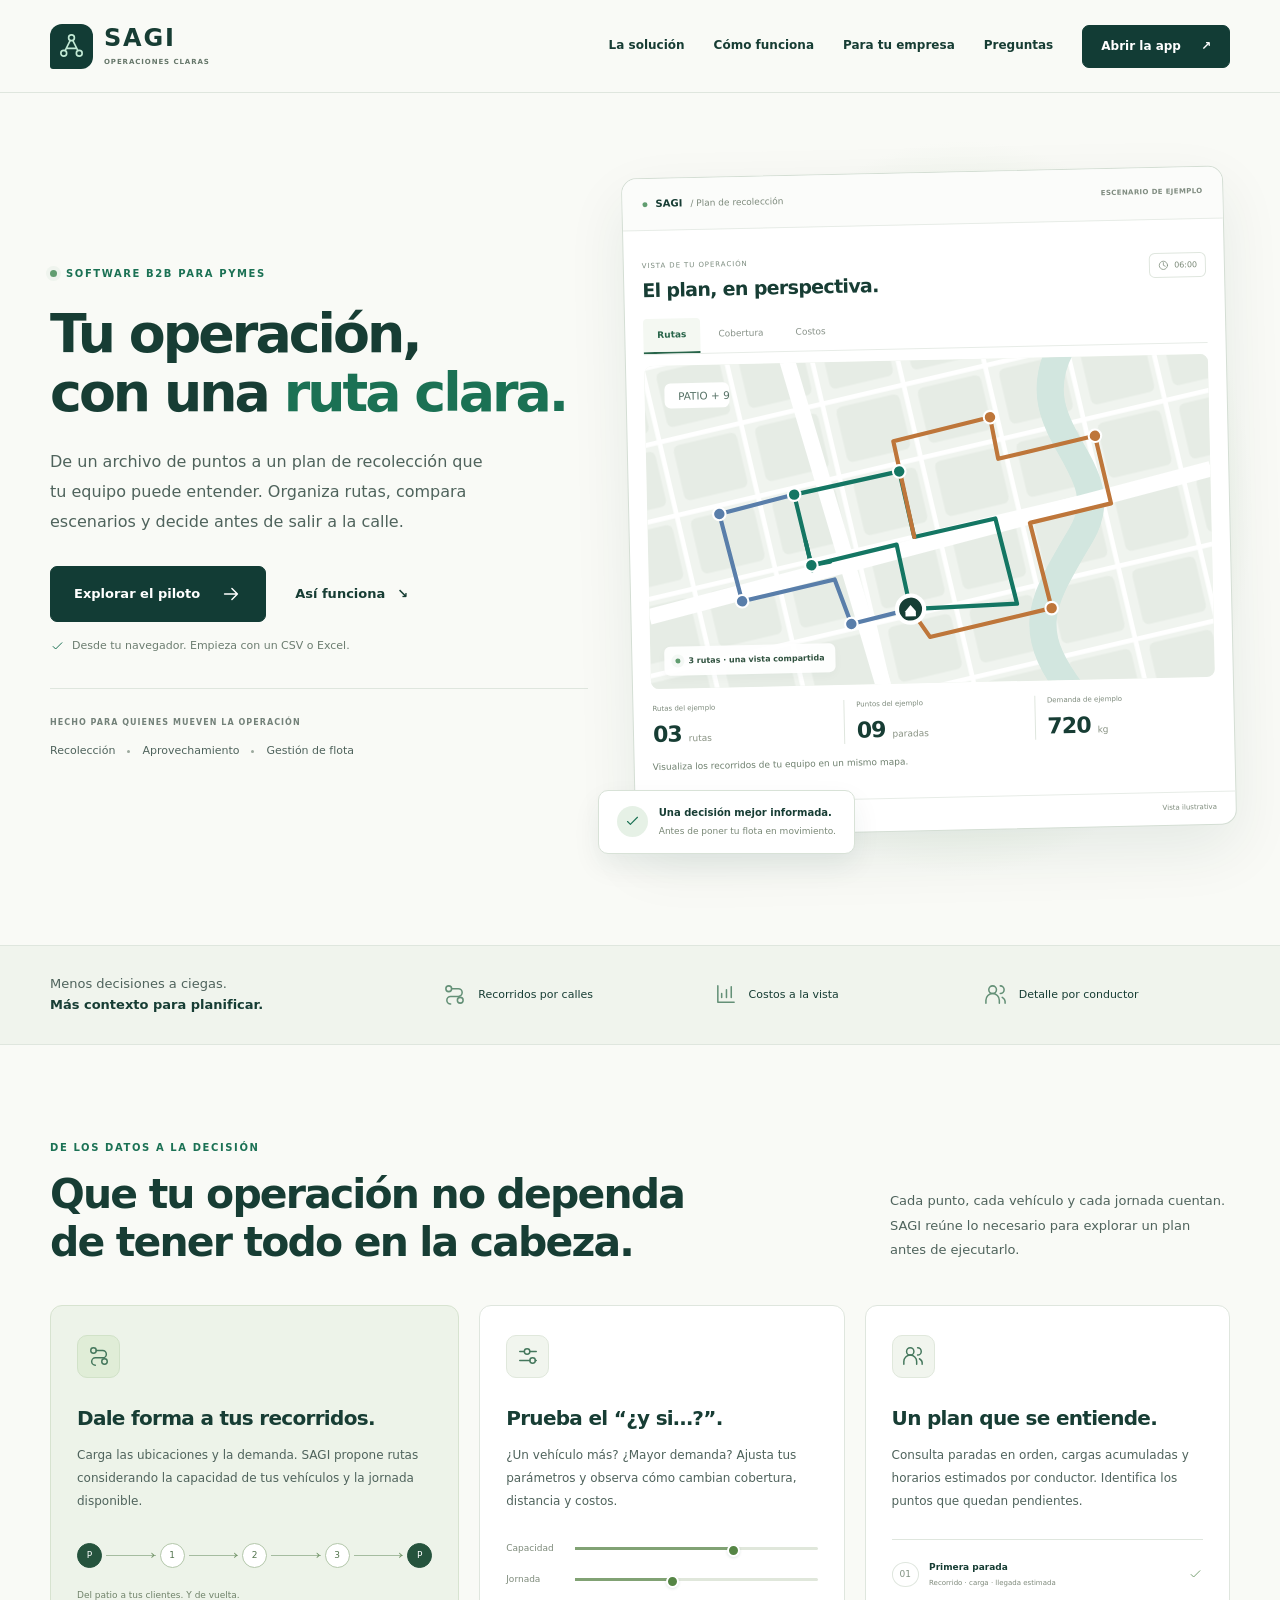
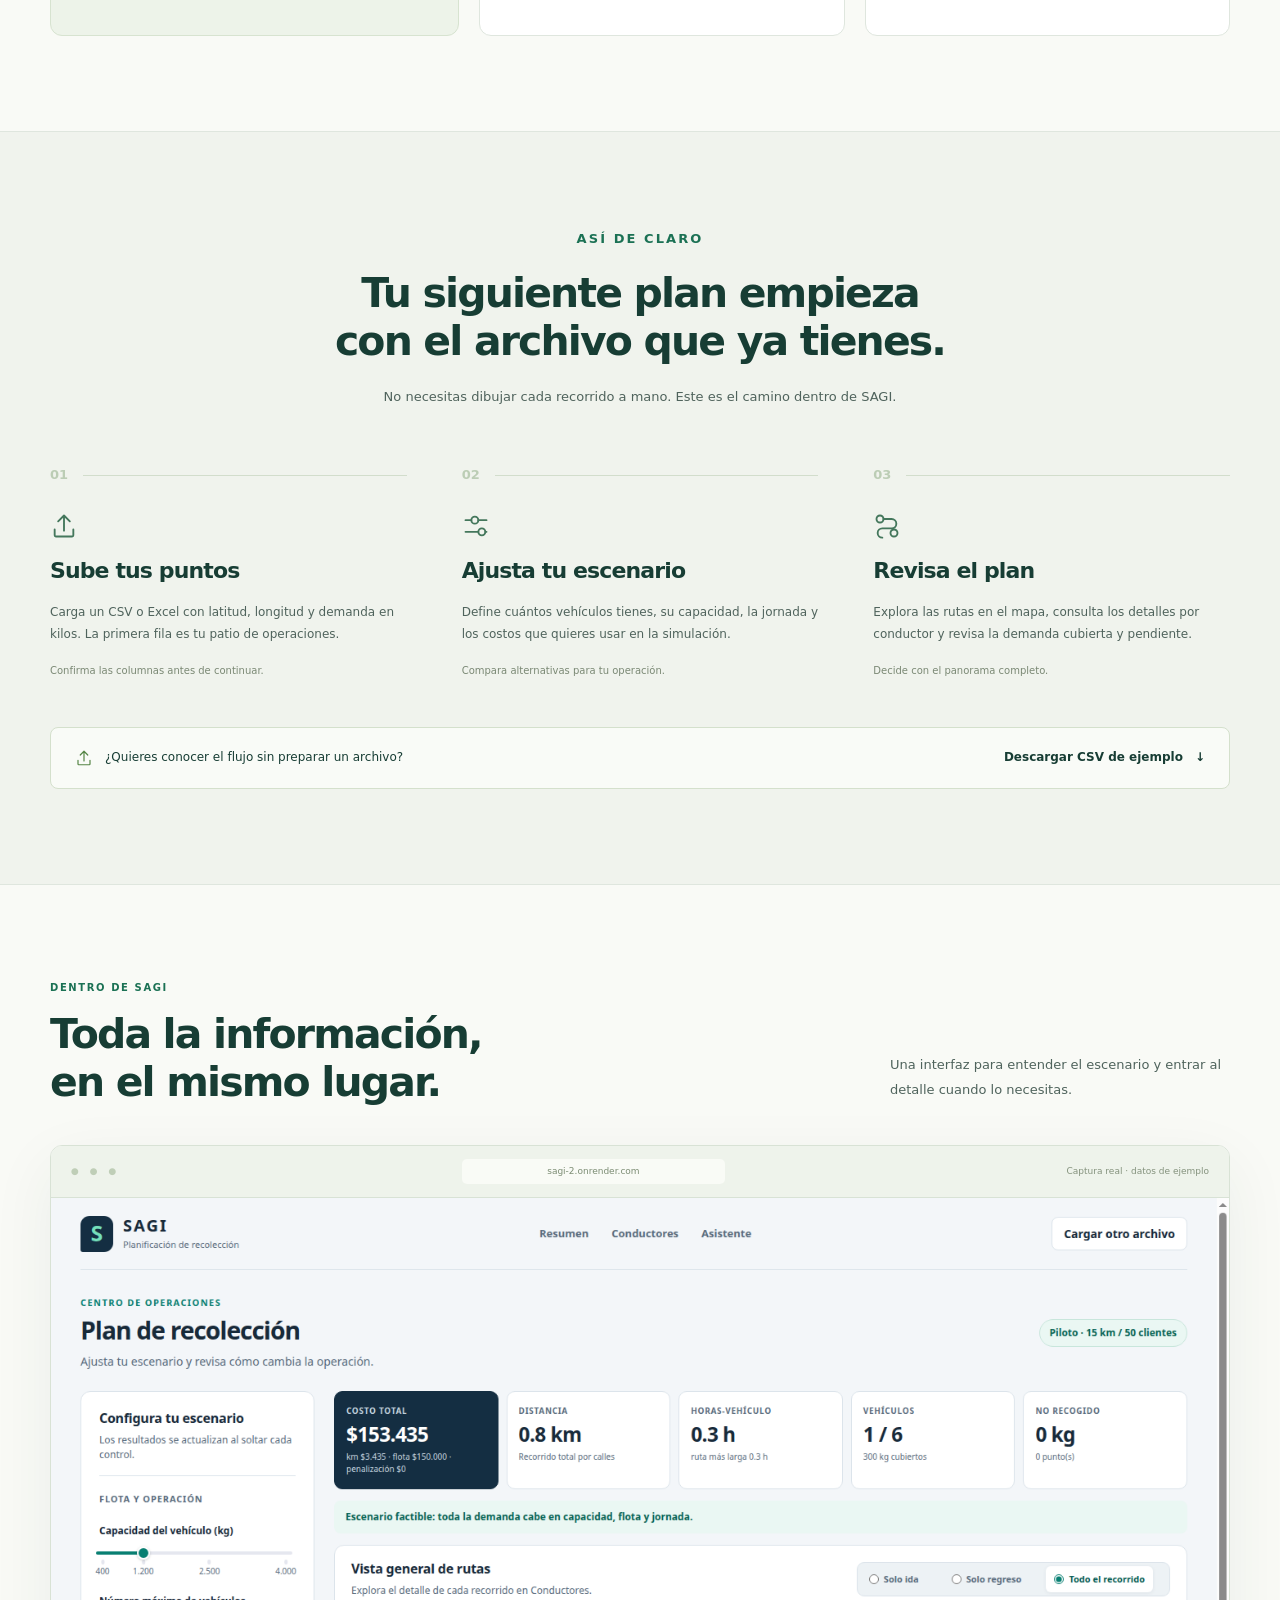
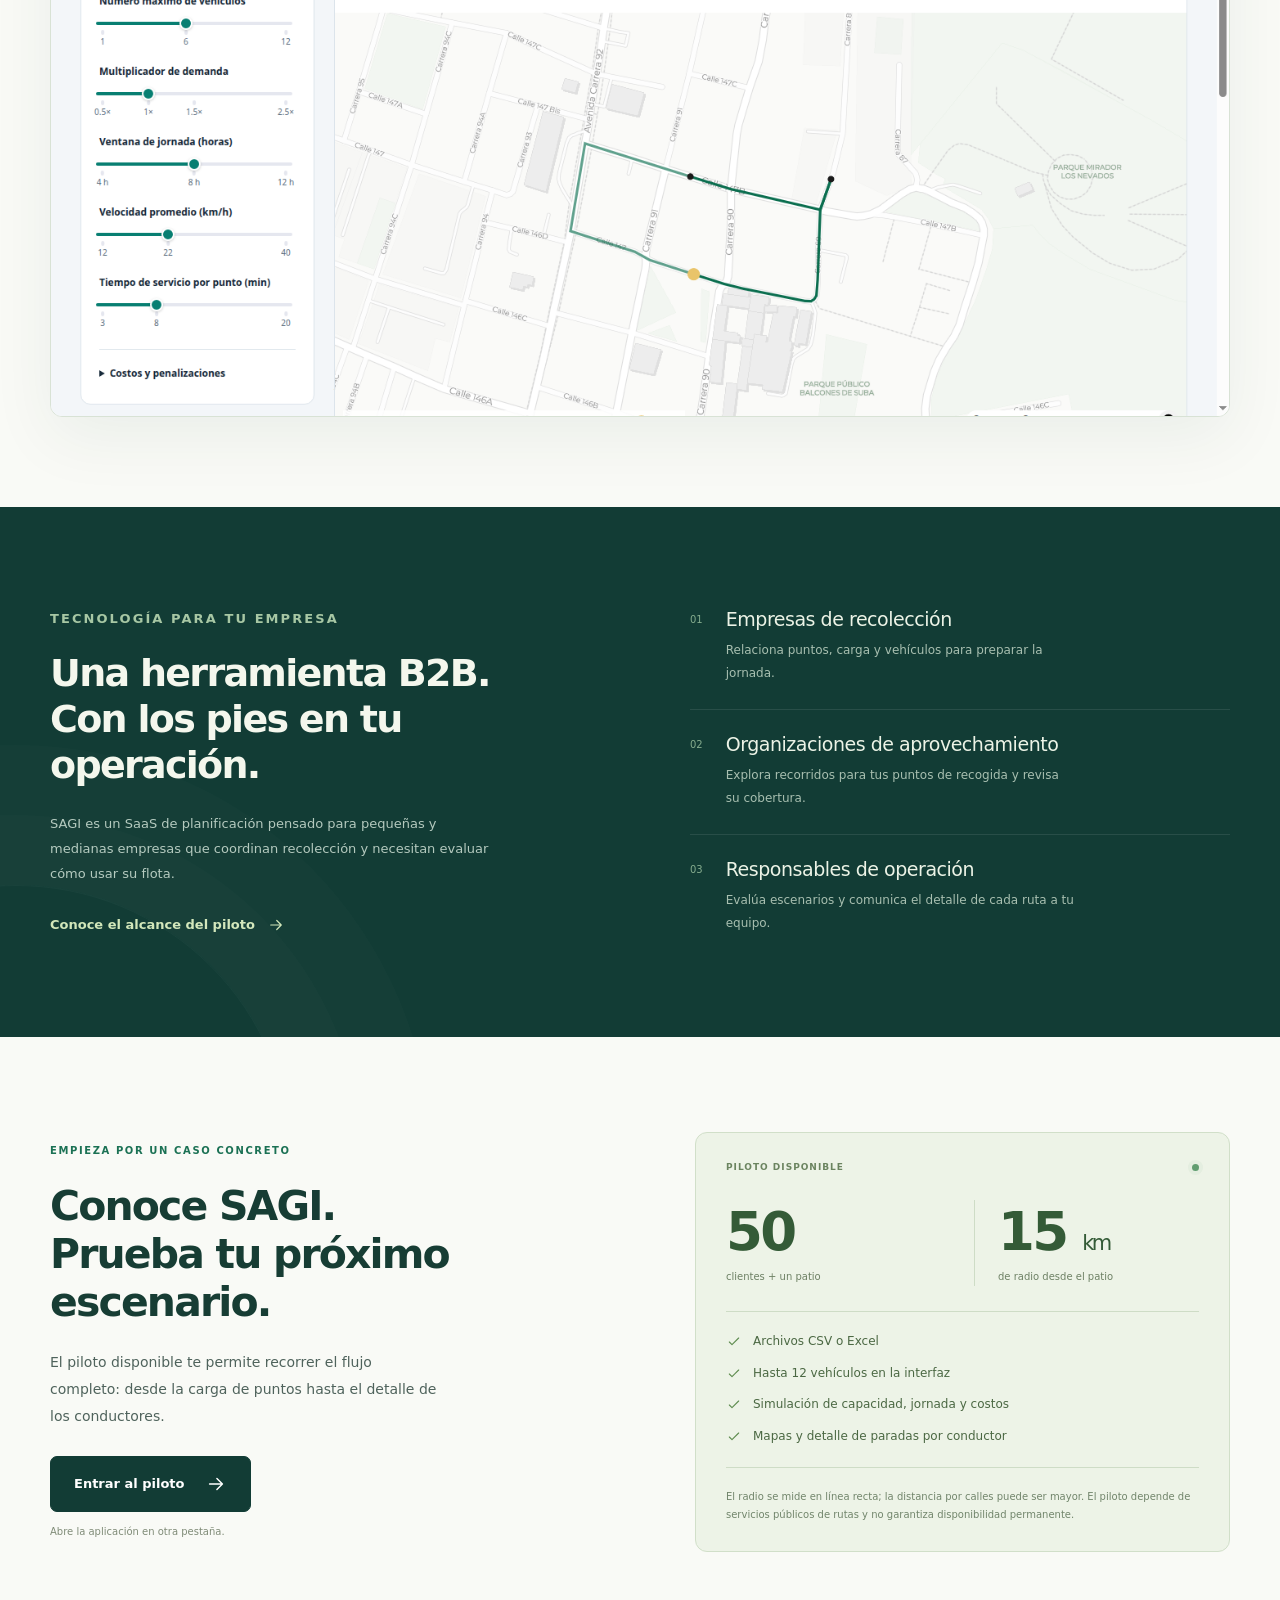
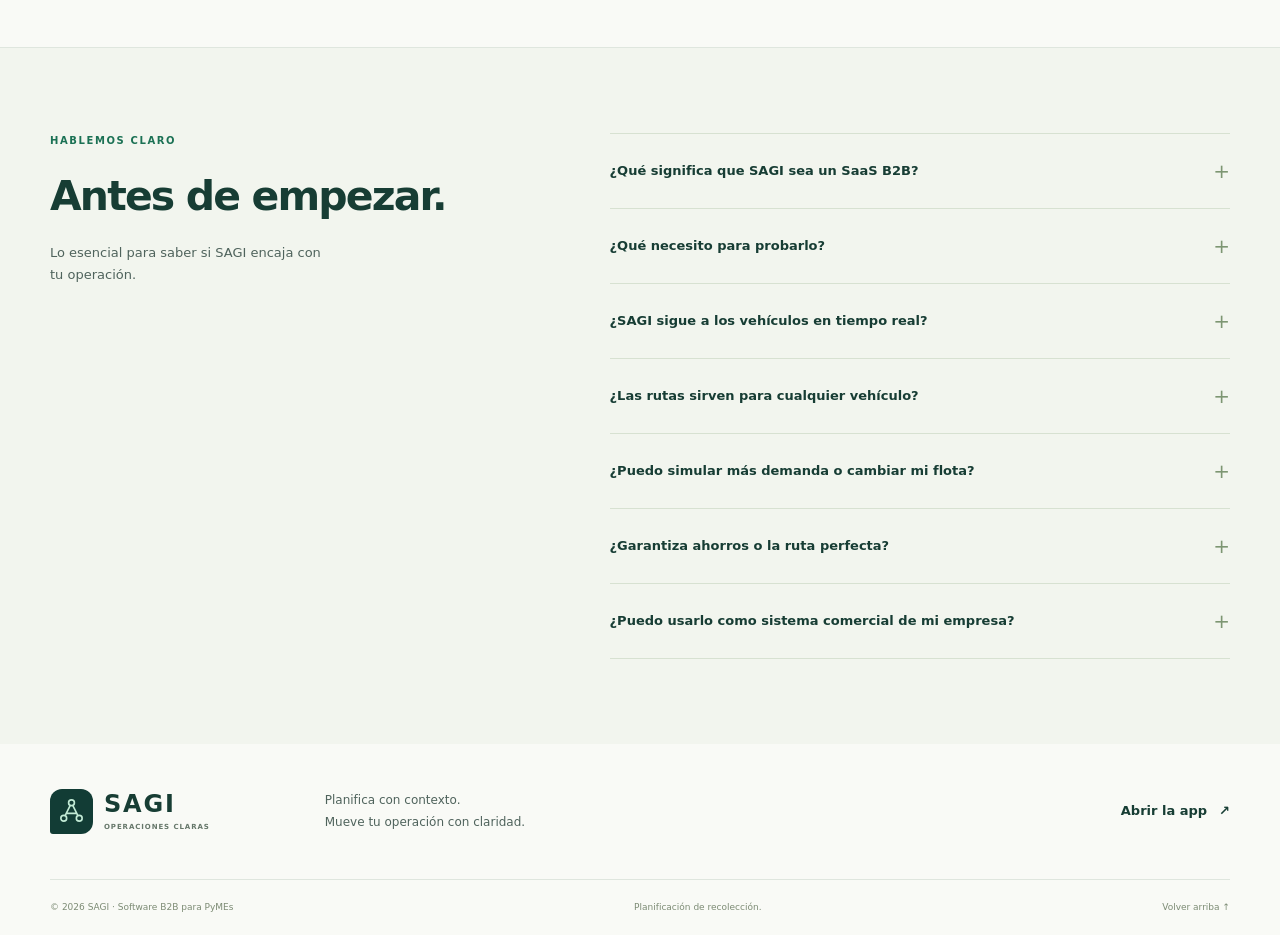
==== index.html @ b9fabf30 "Rename sagi-web.html to index.html" ====
<!doctype html>
<html lang="es">
<head>
  <meta charset="utf-8">
  <meta name="viewport" content="width=device-width, initial-scale=1">
  <meta name="theme-color" content="#123c35">
  <title>SAGI — Una ruta clara para tu operación</title>
  <meta name="description" content="SAGI es un SaaS B2B para PyMEs de recolección. Organiza tus puntos, compara escenarios y consulta rutas, cargas y costos antes de salir a la calle.">
  <meta property="og:type" content="website">
  <meta property="og:locale" content="es_CO">
  <meta property="og:title" content="SAGI — Una ruta clara para tu operación">
  <meta property="og:description" content="De tu archivo de puntos a un plan de recolección. Conoce el software B2B de planificación para PyMEs.">
  <!-- Al publicar, añade og:url y og:image con las URL absolutas del dominio real. -->
  <meta name="twitter:card" content="summary_large_image">
  <link rel="icon" href="[data-uri]" type="image/svg+xml">
  <style>:root{--ink:#173d34;--body:#4f635c;--muted:#738179;--green:#1b7154;--dark:#123c35;--mint:#dbece1;--paper:#f9faf6;--line:#dfe6de;--orange:#be763a;--radius:18px;--shadow:0 20px 65px #163c3410;color-scheme:light;font-synthesis:none}
*{box-sizing:border-box}html{scroll-padding-top:110px}body{margin:0;background:var(--paper);color:var(--ink);font-family:Inter,"Segoe UI",system-ui,-apple-system,sans-serif;font-size:15px;line-height:1.65;-webkit-font-smoothing:antialiased}a{color:inherit;text-decoration:none}button{font:inherit;cursor:pointer}img,svg{max-width:100%}button,a,summary{-webkit-tap-highlight-color:transparent}button:focus-visible,a:focus-visible,summary:focus-visible,[tabindex="0"]:focus-visible{outline:3px solid #bf7a32;outline-offset:5px}button:disabled{cursor:default}h1,h2,h3,p{margin:0}h1,h2,h3{letter-spacing:-.04em;line-height:1.13;font-weight:650}p{color:var(--body)}[hidden]{display:none!important}.container{width:min(1180px,calc(100% - 80px));margin-inline:auto}.icon{width:22px;height:22px;stroke:currentColor;stroke-width:1.6;stroke-linecap:round;stroke-linejoin:round;fill:none;flex-shrink:0;vertical-align:middle}.icon-library{position:absolute;width:0;height:0;overflow:hidden}.sr-only{position:absolute;width:1px;height:1px;padding:0;margin:-1px;overflow:hidden;clip:rect(0,0,0,0);white-space:nowrap;border:0}.skip-link{position:fixed;top:10px;left:10px;z-index:20;padding:10px 18px;background:var(--dark);color:white;transform:translateY(-160%);border-radius:8px}.skip-link:focus{transform:translateY(0)}
/* Navigation */
.site-header{position:sticky;top:0;z-index:10;background:#f9faf6f5;border-bottom:1px solid var(--line);backdrop-filter:blur(14px)}.header-inner{min-height:92px;display:flex;align-items:center;justify-content:space-between;gap:30px}.brand{display:inline-flex;gap:11px;align-items:center;flex-shrink:0;font-size:24px;font-weight:750;letter-spacing:.075em;line-height:1.1}.brand-mark{display:grid;place-items:center;background:var(--dark);color:#c2ead5;width:43px;height:45px;border-radius:12px 12px 12px 3px}.brand-mark svg{width:31px;height:31px;fill:none;stroke:currentColor;stroke-width:1.7;stroke-linejoin:round;stroke-linecap:round}.brand-mark circle{fill:var(--dark)}.brand-caption{display:block;font-size:7px;font-weight:650;letter-spacing:.13em;margin-top:7px;color:#66776a}.header-inner nav{display:flex;align-items:center;gap:29px;font-size:12px;font-weight:550}.header-inner nav>a:not(.button){padding:9px 0;position:relative}.header-inner nav>a:not(.button)::after{content:"";position:absolute;left:0;right:100%;bottom:4px;height:1px;background:var(--green);transition:right .15s}.header-inner nav>a:hover::after{right:0}.button{display:inline-flex;align-items:center;justify-content:center;gap:20px;padding:16px 23px;border-radius:7px;font-size:13px;font-weight:600;min-height:50px;transition:background .15s,transform .15s;line-height:1.4}.button-dark{background:var(--dark);color:#fff;border:1px solid var(--dark)}.button-dark:hover{background:#245446;transform:translateY(-1px)}.button-small{padding:12px 18px;min-height:43px;font-size:12px}.text-link{display:inline-flex;gap:12px;align-items:center;font-size:13px;font-weight:600;line-height:1.4}.text-link:hover{text-decoration:underline;text-underline-offset:5px}.menu-toggle{display:none}
/* Hero and interactive preview */
.hero{display:grid;grid-template-columns:1fr 1.12fr;gap:40px;align-items:center;padding-top:79px;padding-bottom:91px}.eyebrow{display:flex;align-items:center;gap:9px;font-size:10px;letter-spacing:.16em;font-weight:750;color:var(--green);margin-bottom:23px}.status-dot{display:inline-block;width:7px;height:7px;border-radius:50%;background:#619d70;box-shadow:0 0 0 4px #619d7010;flex-shrink:0}.hero h1{font-size:clamp(45px,4.2vw,60px);line-height:1.09;letter-spacing:-.055em;font-weight:650;max-width:550px}.text-accent{color:var(--green);white-space:nowrap}.hero-description{font-size:16px;line-height:1.85;max-width:440px;margin-top:25px}.hero-actions{display:flex;align-items:center;flex-wrap:wrap;gap:29px;margin-top:30px}.hero-note{display:flex;align-items:center;gap:7px;font-size:11px;margin-top:15px;color:#6c7d70}.hero-note .icon{width:15px;height:15px;color:var(--green)}.hero-audience{border-top:1px solid var(--line);margin-top:33px;padding-top:19px}.hero-audience>span{font-size:8px;letter-spacing:.13em;color:var(--muted);font-weight:600}.hero-audience p{display:flex;align-items:center;flex-wrap:wrap;gap:12px;margin-top:9px;font-size:11px;font-weight:500}.hero-audience i{height:3px;width:3px;border-radius:50%;background:#9ba99d}.hero-visual{position:relative;padding-bottom:23px;min-width:0}.hero-visual::before{content:"";position:absolute;inset:-35px -25px -25px 45px;border-radius:50%;background:radial-gradient(ellipse,#dcecdf 0%,#edf3e9 55%,transparent 70%);z-index:-1}.product-preview{background:#fff;border:1px solid #d4ded4;border-radius:15px;box-shadow:0 24px 60px #123c3515;overflow:hidden;transform:rotate(-1.25deg)}.preview-header{display:flex;justify-content:space-between;align-items:center;padding:17px 20px;border-bottom:1px solid #e7ece7;background:#fbfcfa;gap:8px}.preview-brand{display:inline-flex;align-items:center;gap:8px;font-size:10px;font-weight:750;white-space:nowrap}.preview-brand>span:last-child{font-weight:400;color:#7d8a7c;font-size:9px}.preview-brand .status-dot{width:5px;height:5px;box-shadow:none}.preview-live{font-size:7px;font-weight:600;letter-spacing:.05em;color:#7e8b7f}.preview-content{padding:20px 18px 0}.preview-heading{display:flex;justify-content:space-between;align-items:center;gap:10px;margin-bottom:17px}.small-label{font-size:7px;letter-spacing:.13em;color:#7a8a7d}.preview-heading h2{font-size:19px;letter-spacing:-.035em;margin-top:5px}.date-pill{display:flex;align-items:center;gap:5px;border:1px solid var(--line);padding:5px 8px;border-radius:6px;font-size:8px;color:#798876}.date-pill .icon{width:11px;height:11px}.preview-tabs{display:flex;gap:4px;align-items:center;margin-bottom:11px;border-bottom:1px solid #e7ece7}.preview-tabs button{background:none;border:0;border-bottom:2px solid transparent;color:#89938a;font-size:9px;padding:9px 14px;border-radius:4px 4px 0 0}.preview-tabs button[aria-selected="true"]{color:#276449;border-color:#276449;background:#f4f8f2;font-weight:650}.demo-map{position:relative;background:#eef3ec;border-radius:8px;overflow:hidden;aspect-ratio:540/310}.demo-map svg{display:block;width:100%;height:100%}.route{fill:none;stroke-width:4;stroke-linejoin:round;stroke-linecap:round;transition:opacity .2s}.route-green{stroke:#147663}.route-orange{stroke:#be763a}.route-blue{stroke:#597eaa}.map-stops{stroke:white;stroke-width:2}.coverage-zone{opacity:0;transition:opacity .2s}.demo-map[data-view="cobertura"] .coverage-zone{opacity:1}.demo-map[data-view="cobertura"] .route{opacity:.45}.demo-map[data-view="costos"] .route-orange,.demo-map[data-view="costos"] .route-blue{opacity:.16}.map-label{position:absolute;bottom:13px;left:14px;display:flex;align-items:center;gap:8px;padding:8px 11px;background:#fffffff0;border-radius:6px;box-shadow:0 3px 10px #123c3508;font-size:8px;font-weight:550;color:#315340}.map-label .status-dot{width:5px;height:5px}.demo-stats{display:grid;grid-template-columns:repeat(3,minmax(0,1fr));gap:10px;padding:15px 1px 12px}.demo-stats>div+div{padding-left:12px;border-left:1px solid var(--line)}.demo-stats span{display:block;font-size:7px;color:#7d8a7c}.demo-stats strong{display:block;font-size:22px;line-height:1.2;font-weight:650;margin-top:6px;letter-spacing:-.04em}.demo-stats small{font-weight:400;font-size:9px;color:#889283;letter-spacing:0}.demo-explanation{font-size:9px;margin:0 0 13px;min-height:30px;color:#6f806f}.preview-footer{display:flex;gap:13px;align-items:center;border-top:1px solid #e7ece7;padding:10px 19px;font-size:7px;color:#7e8b7c}.preview-footer>span{display:flex;align-items:center;gap:4px}.preview-footer>span:last-child{margin-left:auto;font-size:7px}.legend-dot{width:5px;height:5px;display:inline-block;border-radius:50%}.green{background:#147663}.orange{background:#be763a}.blue{background:#597eaa}.floating-note{position:absolute;bottom:0;left:-30px;background:#fff;padding:14px 18px;display:flex;gap:11px;align-items:center;border:1px solid #d8e2d7;border-radius:10px;box-shadow:0 12px 28px #123c3512}.note-icon{display:grid;place-items:center;background:#e6f1e6;color:var(--green);width:31px;height:31px;border-radius:50%}.note-icon .icon{width:17px;height:17px}.floating-note strong,.floating-note div>span{display:block}.floating-note strong{font-size:10px;font-weight:650}.floating-note div>span{font-size:9px;margin-top:3px;color:#798876}
/* Content */
.context-strip{border-block:1px solid var(--line);background:#f0f4ed}.context-strip .container{display:grid;grid-template-columns:1.5fr repeat(3,1fr);align-items:center;gap:24px;padding-block:28px}.context-strip p{font-size:13px;line-height:1.6}.context-strip strong{color:var(--ink);font-weight:600}.context-strip .container>div{display:flex;align-items:center;gap:12px;font-size:11px;font-weight:500}.context-strip .icon{width:23px;height:23px;color:#649077}.section{padding-block:95px}.section-heading{display:flex;align-items:flex-end;justify-content:space-between;gap:35px;margin-bottom:38px}.section-heading .eyebrow{margin-bottom:15px}.section h2,.business-section h2,.faq-section h2{font-size:clamp(30px,3.2vw,43px);letter-spacing:-.045em;font-weight:600;line-height:1.17}.section-heading>p{font-size:13px;line-height:1.9;max-width:340px;padding-bottom:4px}.feature-grid{display:grid;grid-template-columns:1.12fr 1fr 1fr;gap:20px}.feature-card{border:1px solid var(--line);padding:29px 26px;border-radius:12px;background:#fff}.feature-main{background:#edf3e9;border-color:#d7e3d0}.feature-icon{display:grid;place-items:center;background:#f1f5ee;border:1px solid #e0e8dc;border-radius:10px;width:43px;height:43px;color:#44775c;margin-bottom:29px}.feature-main .feature-icon{background:#e0edd7;border-color:#d1e2c8}.feature-card h3{font-size:20px;font-weight:600;margin-bottom:15px;letter-spacing:-.035em}.feature-card p{font-size:12px;line-height:1.9}.mini-journey{display:flex;gap:4px;align-items:center;margin:30px 0 13px}.mini-journey>span{display:grid;place-items:center;width:25px;height:25px;border-radius:50%;border:1px solid #b3c7aa;background:#fff;font-size:9px;color:#53754e;flex-shrink:0}.mini-journey .journey-depot{background:#25533d;border-color:#25533d;color:white}.mini-journey i{height:1px;background:#a5bca0;flex:1;position:relative}.mini-journey i::after{content:"›";position:absolute;right:0;top:-11px;color:#6c8f61;font-size:13px}.card-footnote{font-size:9px;color:#70836a}.scenario-visual{display:grid;grid-template-columns:57px 1fr;gap:16px 12px;font-size:9px;color:#7d8a7a;margin-top:28px;align-items:center}.scenario-visual i{display:block;height:3px;border-radius:4px;background:#e0e7db;position:relative}.scenario-visual b{display:block;height:3px;width:67%;background:#81a274;position:relative}.scenario-visual b::after{content:"";position:absolute;width:9px;height:9px;border-radius:50%;background:#558545;border:2px solid white;right:-2px;top:-3px;box-shadow:0 1px 3px #123c3520}.scenario-visual i:last-child b{width:42%}.stop-visual{display:flex;align-items:center;gap:10px;border-top:1px solid var(--line);padding-top:20px;margin-top:26px}.stop-visual>span{font-size:9px;border:1px solid var(--line);border-radius:50%;padding:4px 7px;color:#7f9080}.stop-visual b,.stop-visual small{display:block}.stop-visual b{font-size:9px;font-weight:550}.stop-visual small{font-size:7px;color:#7e897b;margin-top:3px}.stop-visual .icon{width:15px;height:15px;color:#79a274;margin-left:auto}
.workflow-section{background:#f0f3ed;border-block:1px solid var(--line)}.centered{display:flex;flex-direction:column;text-align:center;gap:0;align-items:center}.centered>p:last-child{max-width:530px;margin-top:19px}.steps-grid{display:grid;grid-template-columns:repeat(3,minmax(0,1fr));gap:55px;margin-top:50px}.step{position:relative;padding-top:48px}.step-number{position:absolute;top:0;left:0;color:#bccdb5;font-size:13px;font-weight:550}.step::before{content:"";position:absolute;left:33px;right:0;top:11px;border-top:1px solid #d2ddcc}.step-icon{width:28px;height:28px;margin-bottom:19px;color:#44775c}.step h3{font-size:22px;font-weight:600;margin-bottom:17px}.step p{font-size:12px;line-height:1.9}.step-detail{display:block;color:#7a8874;font-size:10px;margin-top:17px}.template-note{border:1px solid #d4e0cc;background:#f9fbf7;border-radius:8px;display:flex;align-items:center;justify-content:space-between;gap:20px;padding:20px 24px;margin-top:47px}.template-note>span{display:flex;align-items:center;gap:12px;font-size:12px}.template-note .icon{width:18px;height:18px;color:#558545}.template-note a{font-size:12px;flex-shrink:0}
.product-section{padding-bottom:90px}.app-frame{border:1px solid #d8e2d5;border-radius:12px;overflow:hidden;background:white;box-shadow:var(--shadow)}.browser-bar{display:flex;align-items:center;justify-content:space-between;gap:15px;padding:13px 20px;background:#eef3eb;border-bottom:1px solid #d8e2d5;font-size:9px;color:#84927d}.browser-bar>span:first-child{color:#bfceb7;letter-spacing:4px}.browser-bar>span:nth-child(2){padding:5px 85px;background:#f9fbf6;border-radius:5px;color:#7b8c73}.app-frame img{display:block;width:100%;height:auto;aspect-ratio:1440/1000;object-fit:cover;object-position:top}.business-section{background:var(--dark);color:white;padding-block:78px;position:relative;overflow:hidden}.business-section::after{content:"";position:absolute;width:550px;height:550px;border:1px solid #ffffff08;border-radius:50%;left:-260px;bottom:-400px;box-shadow:0 0 0 70px #ffffff03,0 0 0 140px #ffffff03;pointer-events:none}.business-grid{display:grid;grid-template-columns:1fr 1fr;gap:100px;align-items:center}.business-section .eyebrow{color:#a7c7a4;margin-bottom:20px}.business-section h2{color:#f4f7ed;font-size:38px;line-height:1.2;margin-bottom:24px}.business-section p{color:#b4c9be;font-size:13px;line-height:1.9;max-width:440px}.light-link{color:#d2e7ba;margin-top:30px}.light-link .icon{width:18px;height:18px}.business-list article{display:flex;gap:23px;padding:24px 0}.business-list article+article{border-top:1px solid #ffffff18}.business-list article>span{font-size:10px;color:#85ac8e;margin-top:3px}.business-list h3{font-size:19px;letter-spacing:-.025em;font-weight:500;margin-bottom:9px;color:#ecf3e6}.business-list p{font-size:12px;color:#a8bfb0;max-width:350px}
.pilot-section{display:grid;grid-template-columns:1fr 1fr;gap:110px;align-items:center}.pilot-copy>p:not(.eyebrow):not(.pilot-hint){max-width:390px;font-size:14px;line-height:1.9;margin:23px 0 27px}.pilot-hint{font-size:10px;margin-top:12px;color:#7f8b77}.pilot-card{border:1px solid #d1dfc9;border-radius:12px;background:#edf3e7;padding:27px 30px}.pilot-card-heading{display:flex;align-items:center;justify-content:space-between;font-size:9px;letter-spacing:.11em;color:#6b8460;font-weight:650}.pilot-limits{display:grid;grid-template-columns:1fr 1fr;gap:23px;margin:25px 0}.pilot-limits>div+div{border-left:1px solid #cedcc6;padding-left:23px}.pilot-limits strong{display:block;font-size:53px;letter-spacing:-.05em;line-height:1.2;font-weight:550;color:#345b37}.pilot-limits small{font-size:21px;font-weight:400}.pilot-limits span{display:block;font-size:10px;color:#6d8064;margin-top:6px}.check-list{list-style:none;padding:20px 0;margin:0;border-block:1px solid #cedcc6;display:grid;gap:12px}.check-list li{display:flex;align-items:center;gap:11px;font-size:12px;color:#4b6843}.check-list .icon{width:16px;height:16px;color:#5d8b4e}.pilot-disclaimer{font-size:10px;line-height:1.8;color:#71856b;margin-top:20px}.faq-section{border-top:1px solid var(--line);background:#f2f5ee;padding-block:85px}.faq-grid{display:grid;grid-template-columns:1fr 1.35fr;gap:100px}.faq-grid>div:first-child p:last-child{max-width:280px;font-size:13px;margin-top:22px}.faq-list details{border-bottom:1px solid #d7e1d1}.faq-list details:first-child{border-top:1px solid #d7e1d1}.faq-list summary{display:flex;align-items:center;justify-content:space-between;gap:20px;list-style:none;font-size:13px;font-weight:550;cursor:pointer;padding:22px 0;line-height:1.5}.faq-list summary::-webkit-details-marker{display:none}.faq-list summary::after{content:"+";font-size:20px;font-weight:400;color:#7d9672;flex-shrink:0}.faq-list details[open] summary::after{content:"−"}.faq-list details>div{padding:0 30px 22px 0}.faq-list details p{font-size:12px;line-height:1.9;color:#64775b}.faq-list details a{text-decoration:underline;text-underline-offset:3px}
.site-footer{background:var(--paper)}.footer-top{display:flex;align-items:center;justify-content:space-between;gap:25px;padding-block:45px}.footer-top p{font-size:12px;line-height:1.8;margin-right:auto;margin-left:90px}.footer-bottom{padding-block:20px;display:flex;justify-content:space-between;align-items:center;gap:20px;border-top:1px solid var(--line);font-size:9px;color:#7c8b74}.footer-bottom a:hover{text-decoration:underline;text-underline-offset:3px}
@media(min-width:1500px){.hero{gap:60px}}
@media(max-width:1100px){.container{width:calc(100% - 64px)}.header-inner nav{gap:19px;font-size:11px}.hero{gap:30px;padding-top:62px;padding-bottom:75px}.hero h1{font-size:51px}.hero-description{font-size:14px}.hero-actions{gap:20px}.floating-note{left:-12px}.preview-header{padding:14px}.preview-brand>span:last-child{font-size:8px}.preview-live{font-size:6px}.feature-card{padding:25px 20px}.feature-card h3{font-size:18px}.business-grid,.pilot-section,.faq-grid{gap:60px}.business-section h2{font-size:33px}.steps-grid{gap:32px}.section{padding-block:75px}.feature-grid{gap:14px}.context-strip .container{gap:15px}.context-strip .container>div{font-size:10px}.footer-top p{margin-left:50px}}
@media(max-width:850px){.container{width:calc(100% - 48px)}.header-inner{min-height:79px}.brand{font-size:22px}.brand-mark{width:38px;height:40px}.brand-caption{font-size:6px}.menu-toggle{display:flex;flex-direction:column;justify-content:center;gap:6px;width:42px;height:42px;background:none;border:1px solid var(--line);border-radius:7px}.menu-toggle span{display:block;width:18px;height:1px;background:var(--dark);margin-inline:auto}.header-inner{position:relative}.header-inner nav{display:none;position:absolute;top:79px;left:-24px;right:-24px;padding:20px 24px 25px;background:var(--paper);border-bottom:1px solid var(--line);box-shadow:0 12px 20px #123c3508;flex-direction:column;align-items:stretch;gap:10px;font-size:13px}.header-inner nav.is-open{display:flex}.header-inner nav>a:not(.button){padding:10px 0}.header-inner nav>.button{margin-top:8px}.hero{grid-template-columns:1fr;gap:45px;padding-top:52px;padding-bottom:65px}.hero-copy{max-width:570px}.hero h1{font-size:clamp(46px,8vw,64px)}.hero-description{font-size:16px;max-width:510px}.hero-audience{max-width:510px}.hero-visual{width:min(570px,100%);margin-inline:auto;padding-bottom:20px}.hero-visual::before{inset:-20px 0}.product-preview{transform:rotate(-.7deg)}.floating-note{left:-5px;bottom:0}.context-strip .container{grid-template-columns:1fr 1fr;gap:25px;padding-block:26px}.context-strip p{font-size:12px}.context-strip .container>div{font-size:11px}.section-heading{align-items:flex-start;flex-direction:column;gap:20px}.section-heading>p{max-width:510px}.section h2{font-size:35px}.feature-grid{grid-template-columns:1fr;gap:16px}.feature-card{padding:26px}.feature-icon{margin-bottom:20px}.feature-card h3{font-size:21px}.feature-card p{max-width:550px;font-size:13px}.mini-journey{max-width:300px}.scenario-visual{max-width:300px}.stop-visual{max-width:360px}.centered{align-items:center;gap:0}.centered>p:last-child{max-width:430px}.steps-grid{gap:24px}.step h3{font-size:20px}.step p{font-size:12px}.template-note{flex-direction:column;align-items:flex-start;gap:15px}.business-grid{grid-template-columns:1fr;gap:25px}.business-section h2{font-size:37px}.business-section p{max-width:580px}.business-list article{padding:20px 0}.business-list p{max-width:550px}.pilot-section{grid-template-columns:1fr;gap:35px}.pilot-copy>p:not(.eyebrow):not(.pilot-hint){max-width:500px}.pilot-card{max-width:580px;width:100%}.faq-grid{grid-template-columns:1fr;gap:35px}.faq-grid>div:first-child p:last-child{max-width:420px}.browser-bar>span:nth-child(2){padding:5px 25px}.browser-bar>span:last-child{font-size:8px}.footer-top{flex-wrap:wrap}.footer-top p{margin-left:15px}.footer-bottom{flex-wrap:wrap}.section,.faq-section{padding-block:65px}}
@media(max-width:560px){.container{width:calc(100% - 40px)}html{scroll-padding-top:95px}.hero{padding-top:42px;gap:40px;padding-bottom:45px}.hero h1{font-size:45px;letter-spacing:-.055em}.hero .eyebrow{font-size:8px;margin-bottom:20px}.hero-description{font-size:14px;line-height:1.85;margin-top:21px}.hero-actions{gap:22px;margin-top:25px}.button{font-size:12px;min-height:49px;padding:14px 18px;gap:13px}.hero-actions .text-link{font-size:12px}.hero-note{font-size:10px}.hero-audience{margin-top:27px;padding-top:17px}.hero-audience>span{font-size:7px}.hero-audience p{font-size:9px;gap:9px}.product-preview{border-radius:10px}.preview-header{padding:12px 11px}.preview-brand{font-size:9px;gap:6px}.preview-brand>span:last-child{font-size:7px}.preview-live{font-size:5px}.preview-content{padding:15px 11px 0}.preview-heading h2{font-size:16px}.preview-heading{margin-bottom:11px}.small-label{font-size:6px}.date-pill{padding:4px 6px;font-size:7px}.preview-tabs button{font-size:9px;padding:8px 13px}.demo-stats{gap:6px;padding-top:12px}.demo-stats>div+div{padding-left:8px}.demo-stats span{font-size:6px}.demo-stats strong{font-size:19px}.demo-stats small{font-size:7px}.demo-explanation{font-size:8px;min-height:29px}.map-label{font-size:7px;bottom:9px;left:9px;padding:6px 8px}.preview-footer{padding:9px 11px;gap:9px}.preview-footer>span,.preview-footer>span:last-child{font-size:6px}.floating-note{padding:10px 12px;left:-3px;gap:8px}.floating-note strong{font-size:9px}.floating-note div>span{font-size:8px}.note-icon{width:27px;height:27px}.hero-visual{padding-bottom:27px}.context-strip .container{gap:20px 15px}.context-strip .container>div{font-size:9px;gap:8px}.context-strip .icon{width:20px;height:20px}.context-strip p{font-size:11px}.section,.faq-section{padding-block:55px}.section h2,.faq-section h2{font-size:30px}.section-heading{margin-bottom:28px;gap:16px}.section-heading>p{font-size:12px}.eyebrow{font-size:8px;margin-bottom:16px}.feature-card{padding:24px}.feature-card p{font-size:12px}.steps-grid{grid-template-columns:1fr;gap:32px;margin-top:33px}.step{padding-top:35px;padding-left:0}.step::before{right:0}.step-number{font-size:11px}.step h3{font-size:22px;margin-bottom:13px}.step p{font-size:13px}.step-icon{width:25px;height:25px;margin-bottom:14px}.step-detail{font-size:10px;margin-top:13px}.template-note{margin-top:30px;padding:18px}.template-note>span{font-size:11px;align-items:flex-start}.template-note a{font-size:11px}.browser-bar{padding:10px;gap:6px;font-size:7px}.browser-bar>span:nth-child(2){padding:4px 10px}.browser-bar>span:last-child{font-size:6px}.browser-bar>span:first-child{letter-spacing:1px}.business-section{padding-block:55px}.business-section h2{font-size:30px}.business-section p{font-size:12px}.business-list h3{font-size:18px}.business-list p{font-size:11px}.business-list article{gap:18px}.light-link{font-size:12px}.pilot-card{padding:24px}.pilot-copy>p:not(.eyebrow):not(.pilot-hint){font-size:13px}.pilot-limits strong{font-size:47px}.pilot-limits span{font-size:9px}.check-list li{font-size:11px}.pilot-disclaimer{font-size:9px}.faq-list summary{font-size:12px;padding:19px 0}.faq-list details>div{padding-right:8px}.faq-list details p{font-size:12px}.footer-top{padding-block:32px;gap:24px}.footer-top p{margin-left:auto;font-size:10px}.footer-top>.text-link{flex-basis:100%;font-size:12px}.footer-bottom{font-size:8px;gap:10px}.footer-bottom>span:nth-child(2){display:none}}
@media(max-width:360px){.container{width:calc(100% - 32px)}.hero h1{font-size:40px}.hero-actions{gap:15px}.hero-actions .button{padding-inline:14px}.hero-description{font-size:13px}.hero-audience p{font-size:8px}.preview-brand>span:last-child{display:none}.preview-live{font-size:6px}.pilot-limits{gap:15px}.pilot-limits>div+div{padding-left:15px}.pilot-limits strong{font-size:42px}}
@media(prefers-reduced-motion:reduce){*,*::before,*::after{transition:none!important;animation:none!important}}
@media print{.site-header{position:static}.hero{display:block}.hero-visual{margin-top:30px}.button,.menu-toggle,.preview-tabs{display:none!important}.section,.faq-section{padding-block:25px}.feature-grid,.business-grid,.pilot-section,.faq-grid{display:block}.feature-card,.pilot-card{break-inside:avoid;margin-bottom:15px}body{background:white}.business-section{background:#edf3e9;color:var(--ink)}.business-section h2,.business-list h3{color:var(--ink)}.business-section p{color:var(--body)}}
</style>
  
  <noscript><style>@media(max-width:850px){.header-inner{flex-wrap:wrap;padding-block:16px}.header-inner nav{position:static;display:flex;flex-direction:row;flex-wrap:wrap;border:0;box-shadow:none;padding:0;width:100%;font-size:11px;gap:8px 18px}.header-inner nav>.button{margin-top:0}.menu-toggle{display:none}}</style></noscript>
</head>
<body>
  <a class="skip-link" href="#contenido">Saltar al contenido</a>
  <svg class="icon-library" xmlns="http://www.w3.org/2000/svg" aria-hidden="true"><defs>
    <symbol id="i-arrow" viewBox="0 0 24 24"><path d="M5 12h14M13 6l6 6-6 6"/></symbol>
    <symbol id="i-upload" viewBox="0 0 24 24"><path d="M12 16V3m-5 5 5-5 5 5M4 15v5a1 1 0 0 0 1 1h14a1 1 0 0 0 1-1v-5"/></symbol>
    <symbol id="i-route" viewBox="0 0 24 24"><circle cx="6" cy="6" r="3"/><circle cx="18" cy="18" r="3"/><path d="M9 6h7a4 4 0 0 1 0 8H8a4 4 0 0 0 0 8"/></symbol>
    <symbol id="i-sliders" viewBox="0 0 24 24"><path d="M3 7h5m6 0h7M3 17h11m6 0h1"/><circle cx="11" cy="7" r="3"/><circle cx="17" cy="17" r="3"/></symbol>
    <symbol id="i-team" viewBox="0 0 24 24"><circle cx="9" cy="7" r="4"/><path d="M2 21v-3a7 7 0 0 1 14 0v3M17 3a4 4 0 0 1 0 8m2 4a6 6 0 0 1 3 6"/></symbol>
    <symbol id="i-chart" viewBox="0 0 24 24"><path d="M4 3v17h17M8 15v-4m5 4V7m5 8V4"/></symbol>
    <symbol id="i-check" viewBox="0 0 24 24"><path d="m5 12 4 4L19 6"/></symbol>
    <symbol id="i-clock" viewBox="0 0 24 24"><circle cx="12" cy="12" r="9"/><path d="M12 6v6l4 2"/></symbol>
  </defs></svg>

  <header class="site-header">
    <div class="container header-inner">
      <a class="brand" href="#inicio" aria-label="SAGI, inicio"><span class="brand-mark" aria-hidden="true"><svg viewBox="0 0 32 32"><path d="M8 23 16 7l8 16M11 18h10"/><circle cx="16" cy="7" r="3"/><circle cx="8" cy="23" r="3"/><circle cx="24" cy="23" r="3"/></svg></span><span>SAGI<span class="brand-caption">OPERACIONES CLARAS</span></span></a>
      <button class="menu-toggle" type="button" aria-label="Abrir menú" aria-controls="navegacion" aria-expanded="false"><span></span><span></span></button>
      <nav id="navegacion" aria-label="Navegación principal">
        <a href="#solucion">La solución</a><a href="#como-funciona">Cómo funciona</a><a href="#empresas">Para tu empresa</a><a href="#preguntas">Preguntas</a>
        <a class="button button-small button-dark" href="https://sagi-2.onrender.com" target="_blank" rel="noopener noreferrer">Abrir la app <span aria-hidden="true">↗</span><span class="sr-only"> (nueva pestaña)</span></a>
      </nav>
    </div>
  </header>

  <main id="contenido">
    <section class="hero container" id="inicio" aria-labelledby="hero-title">
      <div class="hero-copy">
        <p class="eyebrow"><span class="status-dot"></span> SOFTWARE B2B PARA PYMES</p>
        <h1 id="hero-title">Tu operación,<br>con una <span class="text-accent">ruta clara.</span></h1>
        <p class="hero-description">De un archivo de puntos a un plan de recolección que tu equipo puede entender. Organiza rutas, compara escenarios y decide antes de salir a la calle.</p>
        <div class="hero-actions"><a class="button button-dark" href="https://sagi-2.onrender.com" target="_blank" rel="noopener noreferrer">Explorar el piloto <svg class="icon" aria-hidden="true"><use href="#i-arrow"/></svg><span class="sr-only"> (nueva pestaña)</span></a><a class="text-link" href="#como-funciona">Así funciona <span aria-hidden="true">↘</span></a></div>
        <p class="hero-note"><svg class="icon" aria-hidden="true"><use href="#i-check"/></svg> Desde tu navegador. Empieza con un CSV o Excel.</p>
        <div class="hero-audience"><span>HECHO PARA QUIENES MUEVEN LA OPERACIÓN</span><p>Recolección <i></i> Aprovechamiento <i></i> Gestión de flota</p></div>
      </div>
      <div class="hero-visual">
        <div class="product-preview" aria-label="Ejemplo ilustrativo del panel de planificación de SAGI">
          <div class="preview-header"><span class="preview-brand"><span class="status-dot"></span> SAGI <span>/ Plan de recolección</span></span><span class="preview-live">ESCENARIO DE EJEMPLO</span></div>
          <div class="preview-content">
            <div class="preview-heading"><div><span class="small-label">VISTA DE TU OPERACIÓN</span><h2>El plan, en perspectiva.</h2></div><span class="date-pill"><svg class="icon" aria-hidden="true"><use href="#i-clock"/></svg> 06:00</span></div>
            <div class="preview-tabs" role="tablist" aria-label="Explorar el ejemplo" hidden>
              <button id="tab-rutas" role="tab" aria-selected="true" aria-controls="panel-demo" tabindex="0" data-view="rutas">Rutas</button>
              <button id="tab-cobertura" role="tab" aria-selected="false" aria-controls="panel-demo" tabindex="-1" data-view="cobertura">Cobertura</button>
              <button id="tab-costos" role="tab" aria-selected="false" aria-controls="panel-demo" tabindex="-1" data-view="costos">Costos</button>
            </div>
            <div class="demo-panel" id="panel-demo" role="tabpanel" aria-labelledby="tab-rutas" tabindex="0">
              <div class="demo-map" data-view="rutas">
                <svg viewBox="0 0 540 310" role="img" aria-labelledby="map-title map-desc">
                  <title id="map-title">Ejemplo de tres rutas de recolección</title><desc id="map-desc">Esquema ilustrativo con un patio y nueve paradas distribuidas en tres rutas. No representa una ubicación real.</desc>
                  <defs><pattern id="blocks" width="80" height="72" patternUnits="userSpaceOnUse" patternTransform="rotate(-12)"><rect width="80" height="72" fill="#f0f4ef"/><rect x="9" y="9" width="62" height="54" rx="6" fill="#e6ece5"/><path d="M0 0h80v72" fill="none" stroke="#fff" stroke-width="9"/></pattern><marker id="arrow-green" viewBox="0 0 10 10" refX="5" refY="5" markerWidth="4" markerHeight="4" orient="auto-start-reverse"><path d="m2 2 5 3-5 3" fill="none" stroke="#147663" stroke-width="1.5"/></marker></defs>
                  <rect width="540" height="310" fill="url(#blocks)"/><path d="M400-10c-45 80 55 115 15 180s-60 90-5 160" fill="none" stroke="#d2e6df" stroke-width="26"/><path d="M0 240 540 110M135-10l90 330" fill="none" stroke="white" stroke-width="15"/>
                  <g class="coverage-zone"><circle cx="250" cy="175" r="126" fill="#40a087" fill-opacity=".06" stroke="#7bac9c" stroke-dasharray="5 6"/></g>
                  <g class="route route-green"><path d="m250 238-12-62-82 18-15-68 101-20 13 63 78-16 19 82-102 3"/><path d="m174 191-18 3-5-23" marker-mid="url(#arrow-green)"/></g>
                  <g class="route route-orange"><path d="m250 238 18 27 117-25-19-82 78-17-14-65-93 20-7-40-93 21 18 92"/></g>
                  <g class="route route-blue"><path d="m250 238-57 13-15-43-89 19-20-84 72-17"/></g>
                  <g class="map-stops" fill="#147663"><circle cx="156" cy="194" r="6"/><circle cx="141" cy="126" r="6"/><circle cx="242" cy="106" r="6"/></g>
                  <g class="map-stops" fill="#be763a"><circle cx="385" cy="240" r="6"/><circle cx="430" cy="76" r="6"/><circle cx="330" cy="56" r="6"/></g>
                  <g class="map-stops" fill="#597eaa"><circle cx="193" cy="251" r="6"/><circle cx="89" cy="227" r="6"/><circle cx="69" cy="143" r="6"/></g>
                  <circle cx="250" cy="238" r="13" fill="#163e35" stroke="white" stroke-width="4"/><path d="m245 240 5-6 5 6v5h-10z" fill="white"/>
                  <rect x="19" y="17" width="62" height="24" rx="6" fill="white"/><text x="32" y="33" fill="#547064" font-size="10" font-family="system-ui">PATIO + 9</text>
                </svg>
                <div class="map-label"><span class="status-dot"></span><span id="map-caption">3 rutas · una vista compartida</span></div>
              </div>
              <div class="demo-stats"><div><span id="demo-label-1">Rutas del ejemplo</span><strong id="demo-value-1">03 <small>rutas</small></strong></div><div><span id="demo-label-2">Puntos del ejemplo</span><strong id="demo-value-2">09 <small>paradas</small></strong></div><div><span id="demo-label-3">Demanda de ejemplo</span><strong id="demo-value-3">720 <small>kg</small></strong></div></div>
              <p id="demo-explanation" class="demo-explanation" aria-live="polite">Visualiza los recorridos de tu equipo en un mismo mapa.</p>
            </div>
          </div>
          <div class="preview-footer"><span><i class="legend-dot green"></i> Ruta 1</span><span><i class="legend-dot orange"></i> Ruta 2</span><span><i class="legend-dot blue"></i> Ruta 3</span><span>Vista ilustrativa</span></div>
        </div>
        <div class="floating-note"><span class="note-icon"><svg class="icon" aria-hidden="true"><use href="#i-check"/></svg></span><div><strong>Una decisión mejor informada.</strong><span>Antes de poner tu flota en movimiento.</span></div></div>
      </div>
    </section>

    <section class="context-strip" aria-label="Propuesta de valor"><div class="container"><p>Menos decisiones a ciegas.<br><strong>Más contexto para planificar.</strong></p><div><svg class="icon" aria-hidden="true"><use href="#i-route"/></svg><span>Recorridos por calles</span></div><div><svg class="icon" aria-hidden="true"><use href="#i-chart"/></svg><span>Costos a la vista</span></div><div><svg class="icon" aria-hidden="true"><use href="#i-team"/></svg><span>Detalle por conductor</span></div></div></section>

    <section class="section container" id="solucion" aria-labelledby="solution-title">
      <div class="section-heading"><div><p class="eyebrow">DE LOS DATOS A LA DECISIÓN</p><h2 id="solution-title">Que tu operación no dependa<br>de tener todo en la cabeza.</h2></div><p>Cada punto, cada vehículo y cada jornada cuentan. SAGI reúne lo necesario para explorar un plan antes de ejecutarlo.</p></div>
      <div class="feature-grid">
        <article class="feature-card feature-main"><div class="feature-icon"><svg class="icon" aria-hidden="true"><use href="#i-route"/></svg></div><h3>Dale forma a tus recorridos.</h3><p>Carga las ubicaciones y la demanda. SAGI propone rutas considerando la capacidad de tus vehículos y la jornada disponible.</p><div class="mini-journey" aria-hidden="true"><span class="journey-depot">P</span><i></i><span>1</span><i></i><span>2</span><i></i><span>3</span><i></i><span class="journey-depot">P</span></div><span class="card-footnote">Del patio a tus clientes. Y de vuelta.</span></article>
        <article class="feature-card"><div class="feature-icon"><svg class="icon" aria-hidden="true"><use href="#i-sliders"/></svg></div><h3>Prueba el “¿y si…?”.</h3><p>¿Un vehículo más? ¿Mayor demanda? Ajusta tus parámetros y observa cómo cambian cobertura, distancia y costos.</p><div class="scenario-visual" aria-hidden="true"><span>Capacidad</span><i><b></b></i><span>Jornada</span><i><b></b></i></div></article>
        <article class="feature-card"><div class="feature-icon"><svg class="icon" aria-hidden="true"><use href="#i-team"/></svg></div><h3>Un plan que se entiende.</h3><p>Consulta paradas en orden, cargas acumuladas y horarios estimados por conductor. Identifica los puntos que quedan pendientes.</p><div class="stop-visual" aria-hidden="true"><span>01</span><div><b>Primera parada</b><small>Recorrido · carga · llegada estimada</small></div><svg class="icon"><use href="#i-check"/></svg></div></article>
      </div>
    </section>

    <section class="workflow-section" id="como-funciona" aria-labelledby="workflow-title"><div class="container section">
      <div class="section-heading centered"><p class="eyebrow">ASÍ DE CLARO</p><h2 id="workflow-title">Tu siguiente plan empieza<br>con el archivo que ya tienes.</h2><p>No necesitas dibujar cada recorrido a mano. Este es el camino dentro de SAGI.</p></div>
      <div class="steps-grid">
        <article class="step"><span class="step-number">01</span><svg class="icon step-icon" aria-hidden="true"><use href="#i-upload"/></svg><h3>Sube tus puntos</h3><p>Carga un CSV o Excel con latitud, longitud y demanda en kilos. La primera fila es tu patio de operaciones.</p><span class="step-detail">Confirma las columnas antes de continuar.</span></article>
        <article class="step"><span class="step-number">02</span><svg class="icon step-icon" aria-hidden="true"><use href="#i-sliders"/></svg><h3>Ajusta tu escenario</h3><p>Define cuántos vehículos tienes, su capacidad, la jornada y los costos que quieres usar en la simulación.</p><span class="step-detail">Compara alternativas para tu operación.</span></article>
        <article class="step"><span class="step-number">03</span><svg class="icon step-icon" aria-hidden="true"><use href="#i-route"/></svg><h3>Revisa el plan</h3><p>Explora las rutas en el mapa, consulta los detalles por conductor y revisa la demanda cubierta y pendiente.</p><span class="step-detail">Decide con el panorama completo.</span></article>
      </div>
      <div class="template-note"><span><svg class="icon" aria-hidden="true"><use href="#i-upload"/></svg> ¿Quieres conocer el flujo sin preparar un archivo?</span><a href="[data-uri]" download class="text-link">Descargar CSV de ejemplo <span aria-hidden="true">↓</span></a></div>
    </div></section>

    <section class="section container product-section" aria-labelledby="product-title"><div class="section-heading"><div><p class="eyebrow">DENTRO DE SAGI</p><h2 id="product-title">Toda la información,<br>en el mismo lugar.</h2></div><p>Una interfaz para entender el escenario y entrar al detalle cuando lo necesitas.</p></div><div class="app-frame"><div class="browser-bar"><span aria-hidden="true">● ● ●</span><span>sagi-2.onrender.com</span><span>Captura real · datos de ejemplo</span></div><img src="[data-uri]" alt="Panel real de SAGI: controles de flota, tarjetas de costos y cobertura, y mapa de una ruta de recolección en Suba." width="1440" height="1000" loading="lazy" decoding="async"></div></section>

    <section class="business-section" id="empresas" aria-labelledby="business-title"><div class="container business-grid"><div><p class="eyebrow">TECNOLOGÍA PARA TU EMPRESA</p><h2 id="business-title">Una herramienta B2B.<br>Con los pies en tu operación.</h2><p>SAGI es un SaaS de planificación pensado para pequeñas y medianas empresas que coordinan recolección y necesitan evaluar cómo usar su flota.</p><a class="text-link light-link" href="#piloto">Conoce el alcance del piloto <svg class="icon" aria-hidden="true"><use href="#i-arrow"/></svg></a></div><div class="business-list"><article><span>01</span><div><h3>Empresas de recolección</h3><p>Relaciona puntos, carga y vehículos para preparar la jornada.</p></div></article><article><span>02</span><div><h3>Organizaciones de aprovechamiento</h3><p>Explora recorridos para tus puntos de recogida y revisa su cobertura.</p></div></article><article><span>03</span><div><h3>Responsables de operación</h3><p>Evalúa escenarios y comunica el detalle de cada ruta a tu equipo.</p></div></article></div></div></section>

    <section class="section container pilot-section" id="piloto" aria-labelledby="pilot-title"><div class="pilot-copy"><p class="eyebrow">EMPIEZA POR UN CASO CONCRETO</p><h2 id="pilot-title">Conoce SAGI.<br>Prueba tu próximo escenario.</h2><p>El piloto disponible te permite recorrer el flujo completo: desde la carga de puntos hasta el detalle de los conductores.</p><a class="button button-dark" href="https://sagi-2.onrender.com" target="_blank" rel="noopener noreferrer">Entrar al piloto <svg class="icon" aria-hidden="true"><use href="#i-arrow"/></svg><span class="sr-only"> (nueva pestaña)</span></a><p class="pilot-hint">Abre la aplicación en otra pestaña.</p></div><div class="pilot-card"><div class="pilot-card-heading"><span>PILOTO DISPONIBLE</span><span class="status-dot"></span></div><div class="pilot-limits"><div><strong>50</strong><span>clientes + un patio</span></div><div><strong>15 <small>km</small></strong><span>de radio desde el patio</span></div></div><ul class="check-list"><li><svg class="icon" aria-hidden="true"><use href="#i-check"/></svg>Archivos CSV o Excel</li><li><svg class="icon" aria-hidden="true"><use href="#i-check"/></svg>Hasta 12 vehículos en la interfaz</li><li><svg class="icon" aria-hidden="true"><use href="#i-check"/></svg>Simulación de capacidad, jornada y costos</li><li><svg class="icon" aria-hidden="true"><use href="#i-check"/></svg>Mapas y detalle de paradas por conductor</li></ul><p class="pilot-disclaimer">El radio se mide en línea recta; la distancia por calles puede ser mayor. El piloto depende de servicios públicos de rutas y no garantiza disponibilidad permanente.</p></div></section>

    <section class="faq-section" id="preguntas" aria-labelledby="faq-title"><div class="container faq-grid"><div><p class="eyebrow">HABLEMOS CLARO</p><h2 id="faq-title">Antes de empezar.</h2><p>Lo esencial para saber si SAGI encaja con tu operación.</p></div><div class="faq-list">
      <details><summary>¿Qué significa que SAGI sea un SaaS B2B?</summary><div><p>Es software pensado para empresas y accesible desde el navegador. SAGI ayuda a planificar la recolección y evaluar escenarios operativos. La versión disponible actualmente es un piloto para conocer y probar ese flujo.</p></div></details>
      <details><summary>¿Qué necesito para probarlo?</summary><div><p>Un navegador y un archivo CSV o Excel con latitud, longitud y demanda en kg. La primera fila debe ser el patio. Puedes empezar con el <a href="[data-uri]" download>archivo de ejemplo</a> y confirmar las columnas dentro de la app.</p></div></details>
      <details><summary>¿SAGI sigue a los vehículos en tiempo real?</summary><div><p>La versión actual permite planificar y simular recorridos. No incluye seguimiento GPS en vivo. Los horarios se estiman con la velocidad y el tiempo de servicio que configures.</p></div></details>
      <details><summary>¿Las rutas sirven para cualquier vehículo?</summary><div><p>Los recorridos se calculan por calles mediante OSRM con perfil de automóvil. No contemplan todas las restricciones de peso, altura o circulación de camiones. El responsable de la operación debe revisar que el recorrido sea adecuado para su flota.</p></div></details>
      <details><summary>¿Puedo simular más demanda o cambiar mi flota?</summary><div><p>Sí. La interfaz permite ajustar capacidad, número de vehículos, demanda, jornada, velocidad, tiempo de servicio y costos. Los resultados muestran cómo cambia el escenario y qué puntos quedan sin cubrir.</p></div></details>
      <details><summary>¿Garantiza ahorros o la ruta perfecta?</summary><div><p>SAGI propone recorridos mediante una heurística y te permite comparar escenarios. No garantiza el óptimo matemático ni un porcentaje de ahorro. El valor está en evaluar tus alternativas con tus propios datos y supuestos.</p></div></details>
      <details><summary>¿Puedo usarlo como sistema comercial de mi empresa?</summary><div><p>El despliegue disponible es un piloto con capacidad limitada. Una operación comercial requiere evaluar la carga de usuarios, las necesidades de la empresa y un servicio de rutas dedicado compatible. El servidor público de demostración de OSRM está previsto para pruebas y uso razonable no comercial.</p></div></details>
    </div></div></section>
  </main>

  <footer class="site-footer"><div class="container"><div class="footer-top"><a class="brand" href="#inicio" aria-label="SAGI, volver al inicio"><span class="brand-mark" aria-hidden="true"><svg viewBox="0 0 32 32"><path d="M8 23 16 7l8 16M11 18h10"/><circle cx="16" cy="7" r="3"/><circle cx="8" cy="23" r="3"/><circle cx="24" cy="23" r="3"/></svg></span><span>SAGI<span class="brand-caption">OPERACIONES CLARAS</span></span></a><p>Planifica con contexto.<br>Mueve tu operación con claridad.</p><a class="text-link" href="https://sagi-2.onrender.com" target="_blank" rel="noopener noreferrer">Abrir la app <span aria-hidden="true">↗</span><span class="sr-only"> (nueva pestaña)</span></a></div><div class="footer-bottom"><span>© <span id="year">2026</span> SAGI · Software B2B para PyMEs</span><span>Planificación de recolección.</span><a href="#inicio">Volver arriba ↑</a></div></div></footer>
<script>(() => {
  'use strict';

  const menu = document.querySelector('#navegacion');
  const toggle = document.querySelector('.menu-toggle');
  const closeMenu = () => {
    menu.classList.remove('is-open');
    toggle.setAttribute('aria-expanded', 'false');
    toggle.setAttribute('aria-label', 'Abrir menú');
  };
  toggle.addEventListener('click', () => {
    const open = toggle.getAttribute('aria-expanded') !== 'true';
    menu.classList.toggle('is-open', open);
    toggle.setAttribute('aria-expanded', String(open));
    toggle.setAttribute('aria-label', open ? 'Cerrar menú' : 'Abrir menú');
  });
  menu.querySelectorAll('a').forEach(link => link.addEventListener('click', closeMenu));
  document.addEventListener('keydown', event => {
    if (event.key === 'Escape' && toggle.getAttribute('aria-expanded') === 'true') {
      closeMenu();
      toggle.focus();
    }
  });
  document.addEventListener('click', event => {
    if (!event.target.closest('.header-inner')) closeMenu();
  });
  const mobile = window.matchMedia('(max-width: 850px)');
  mobile.addEventListener('change', closeMenu);

  const examples = {
    rutas: {
      labels: ['Rutas del ejemplo', 'Puntos del ejemplo', 'Demanda de ejemplo'],
      values: [['03', 'rutas'], ['09', 'paradas'], ['720', 'kg']],
      caption: '3 rutas · una vista compartida',
      explanation: 'Visualiza los recorridos de tu equipo en un mismo mapa.'
    },
    cobertura: {
      labels: ['Demanda del ejemplo', 'Cubierto en el ejemplo', 'Pendiente en el ejemplo'],
      values: [['720', 'kg'], ['720', 'kg'], ['0', 'puntos']],
      caption: 'Cobertura · identifica lo que queda pendiente',
      explanation: 'Revisa qué demanda puede atender el escenario y qué puntos necesitan otra solución.'
    },
    costos: {
      labels: ['Distancia ilustrativa', 'Costo configurado', 'Variable del ejemplo'],
      values: [['12', 'km'], ['4.500', 'COP/km'], ['54.000', 'COP']],
      caption: 'Ejemplo: 12 km × $4.500 = $54.000',
      explanation: 'Ejemplo de costo variable. El costo total de la app también considera flota y penalizaciones.'
    }
  };
  const tabs = Array.from(document.querySelectorAll('[role="tab"]'));
  const panel = document.querySelector('#panel-demo');
  function selectTab(tab, focus = false) {
    const name = tab.dataset.view;
    const example = examples[name];
    tabs.forEach(item => {
      const active = item === tab;
      item.setAttribute('aria-selected', String(active));
      item.tabIndex = active ? 0 : -1;
    });
    panel.setAttribute('aria-labelledby', tab.id);
    panel.querySelector('.demo-map').dataset.view = name;
    document.querySelector('#map-caption').textContent = example.caption;
    document.querySelector('#demo-explanation').textContent = example.explanation;
    example.labels.forEach((label, index) => {
      document.querySelector(`#demo-label-${index + 1}`).textContent = label;
      const value = document.querySelector(`#demo-value-${index + 1}`);
      value.replaceChildren(document.createTextNode(`${example.values[index][0]} `));
      const unit = document.createElement('small');
      unit.textContent = example.values[index][1];
      value.append(unit);
    });
    if (focus) tab.focus();
  }
  tabs.forEach((tab, index) => {
    tab.addEventListener('click', () => selectTab(tab));
    tab.addEventListener('keydown', event => {
      let next;
      if (event.key === 'ArrowRight') next = (index + 1) % tabs.length;
      else if (event.key === 'ArrowLeft') next = (index + tabs.length - 1) % tabs.length;
      else if (event.key === 'Home') next = 0;
      else if (event.key === 'End') next = tabs.length - 1;
      else return;
      event.preventDefault();
      selectTab(tabs[next], true);
    });
  });
  document.querySelector('.preview-tabs').hidden = false;
  document.querySelector('#year').textContent = new Date().getFullYear();
})();
</script></body>
</html>
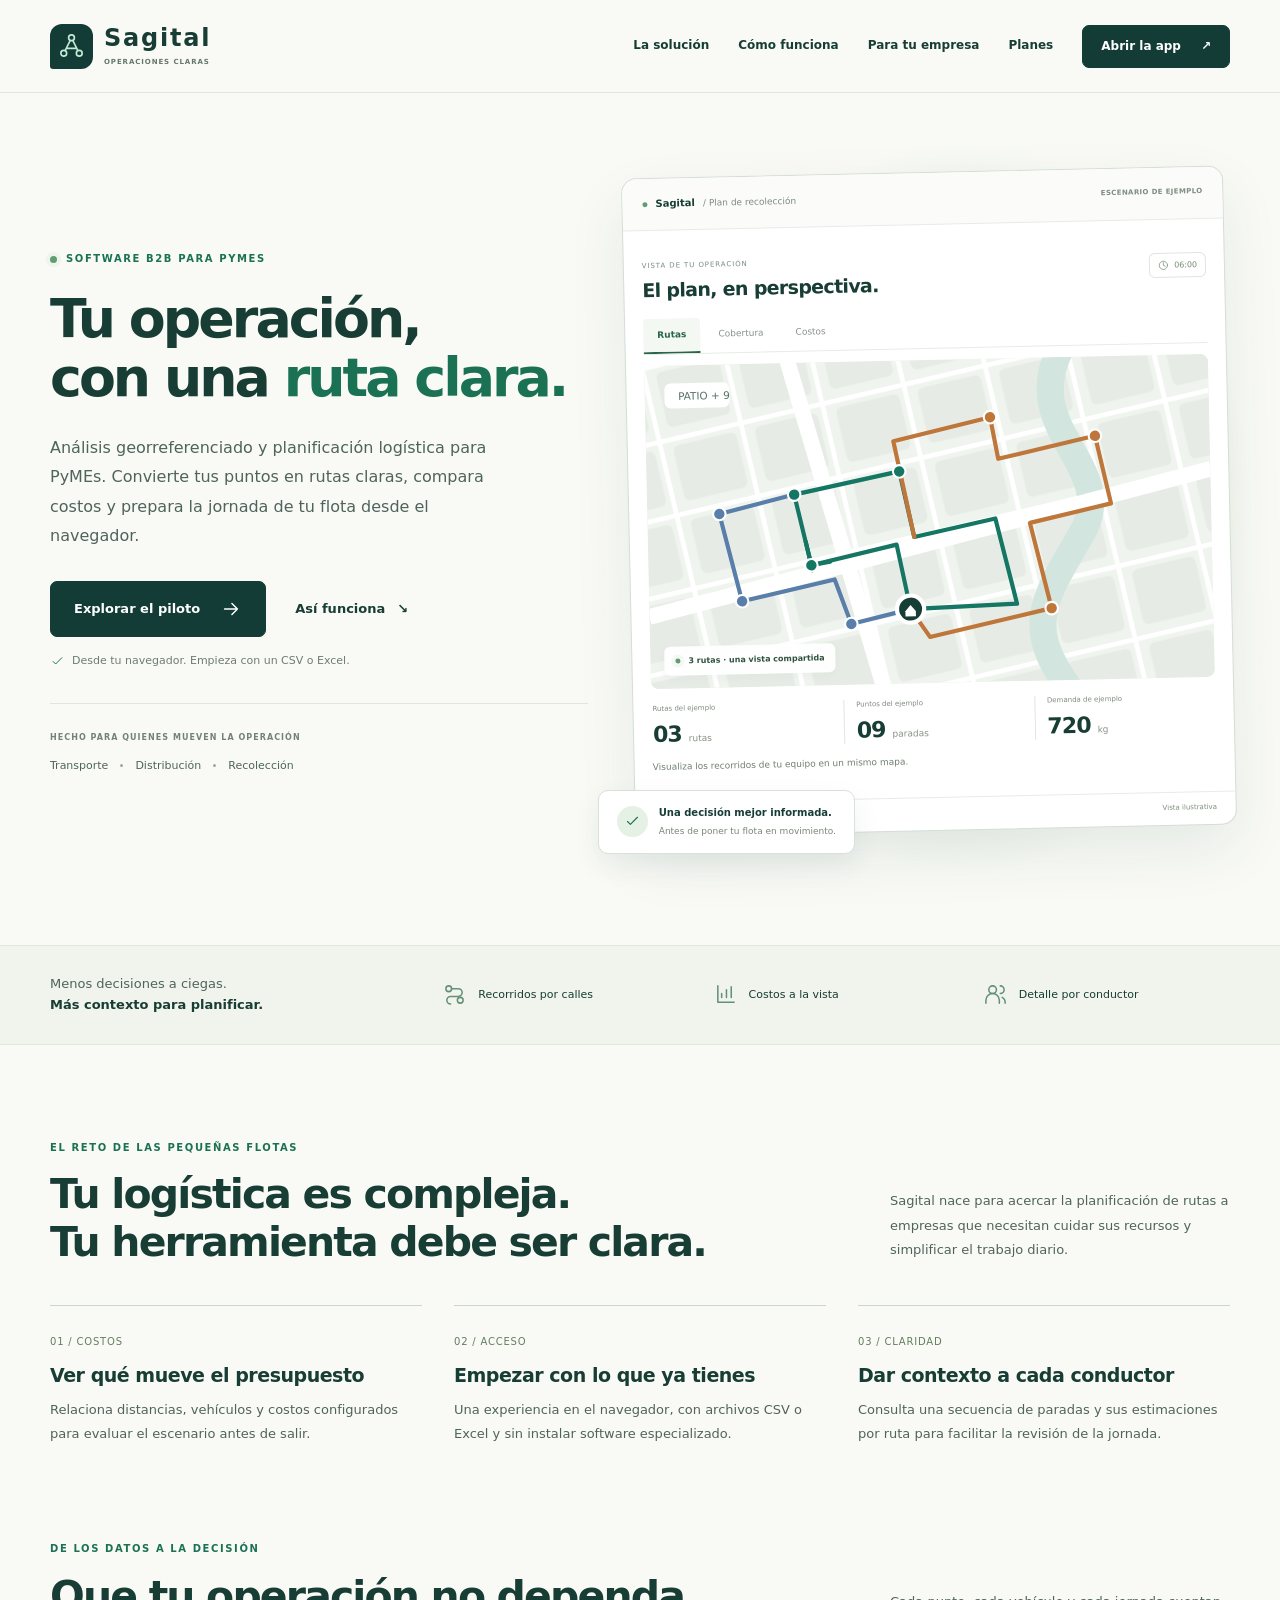
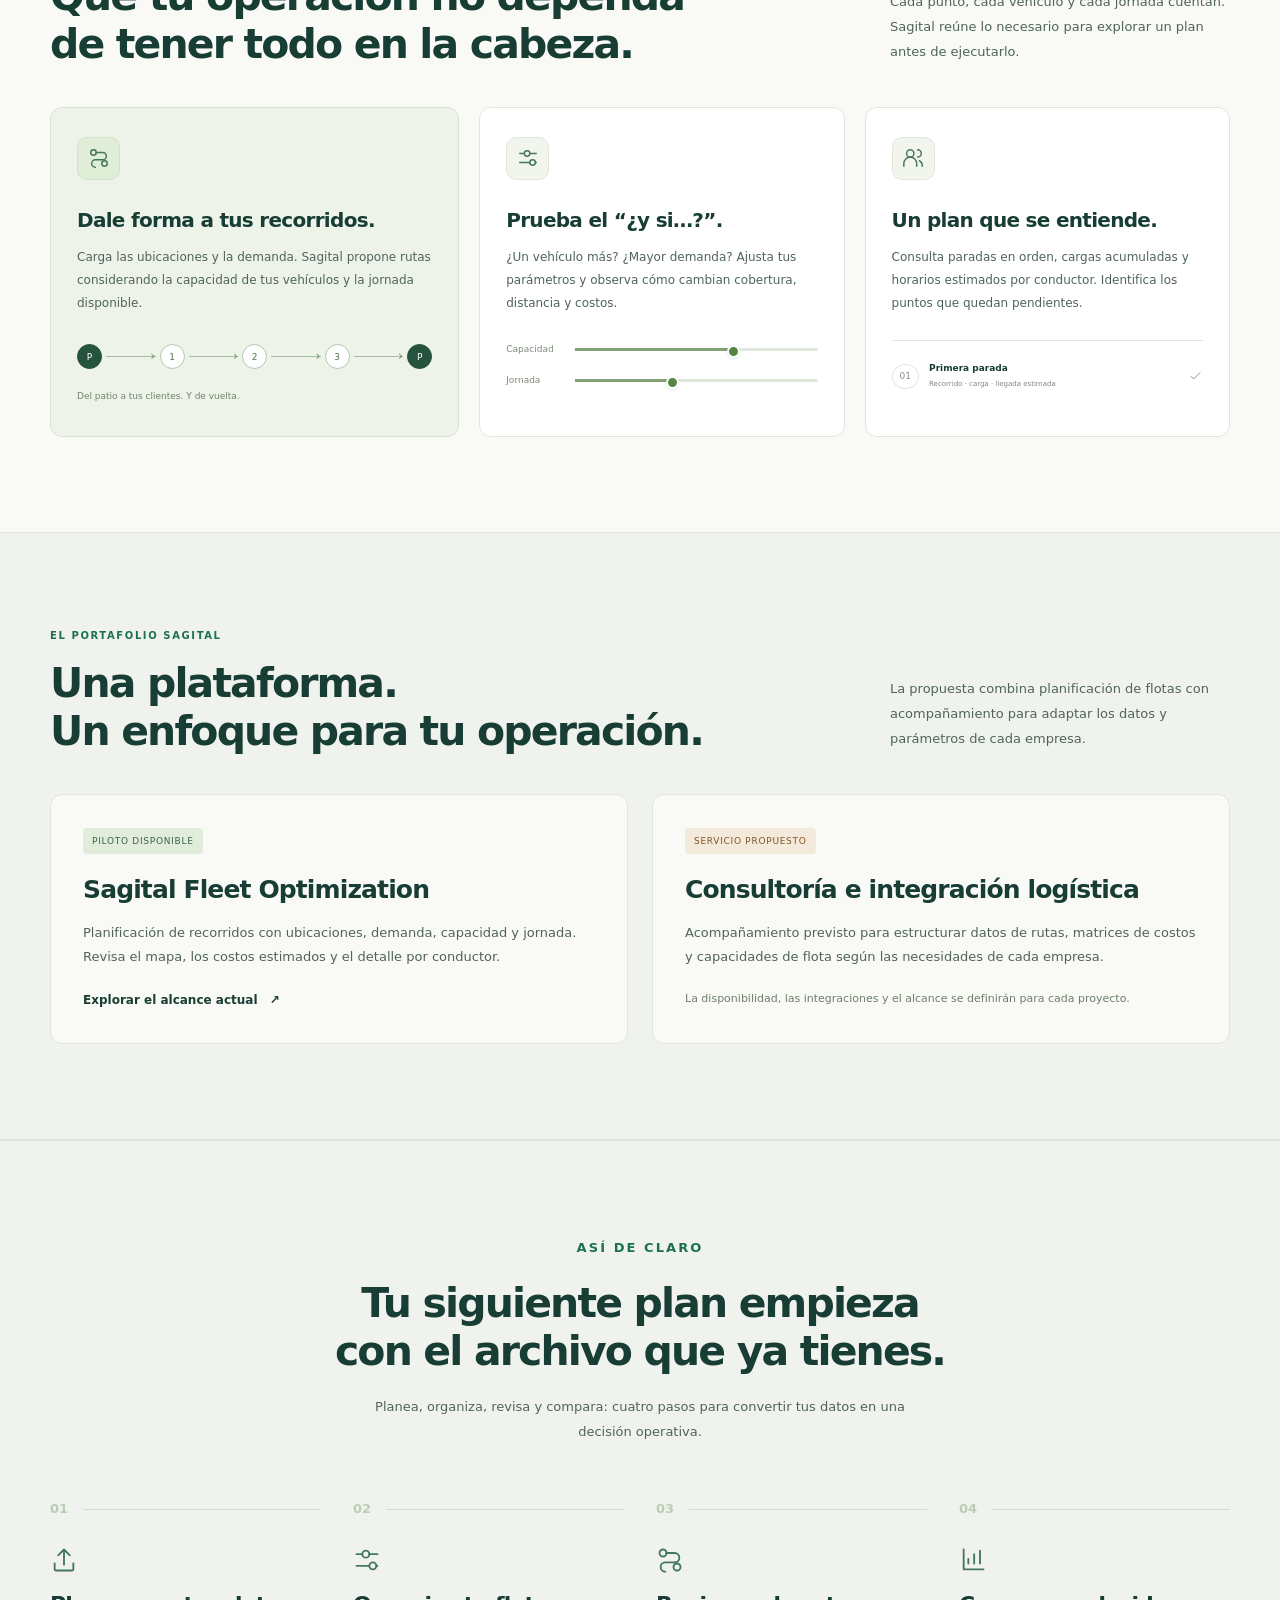
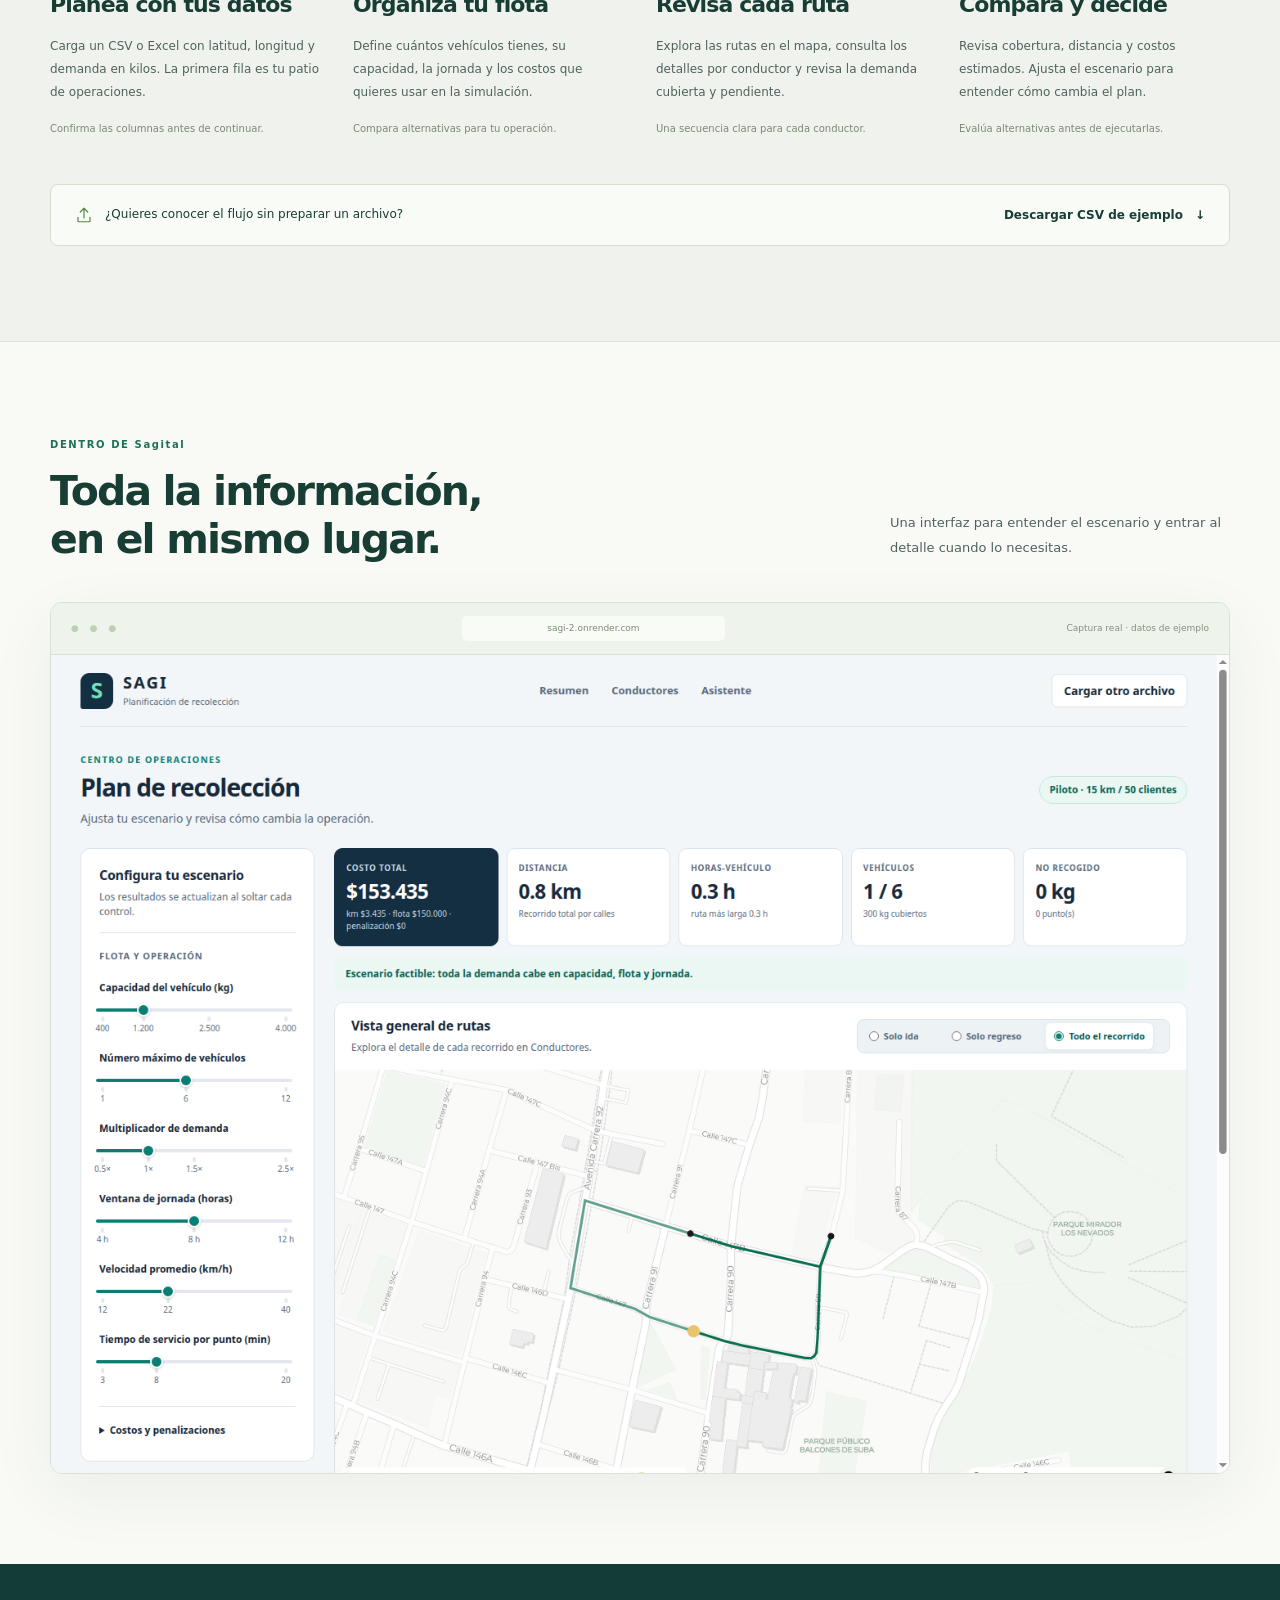
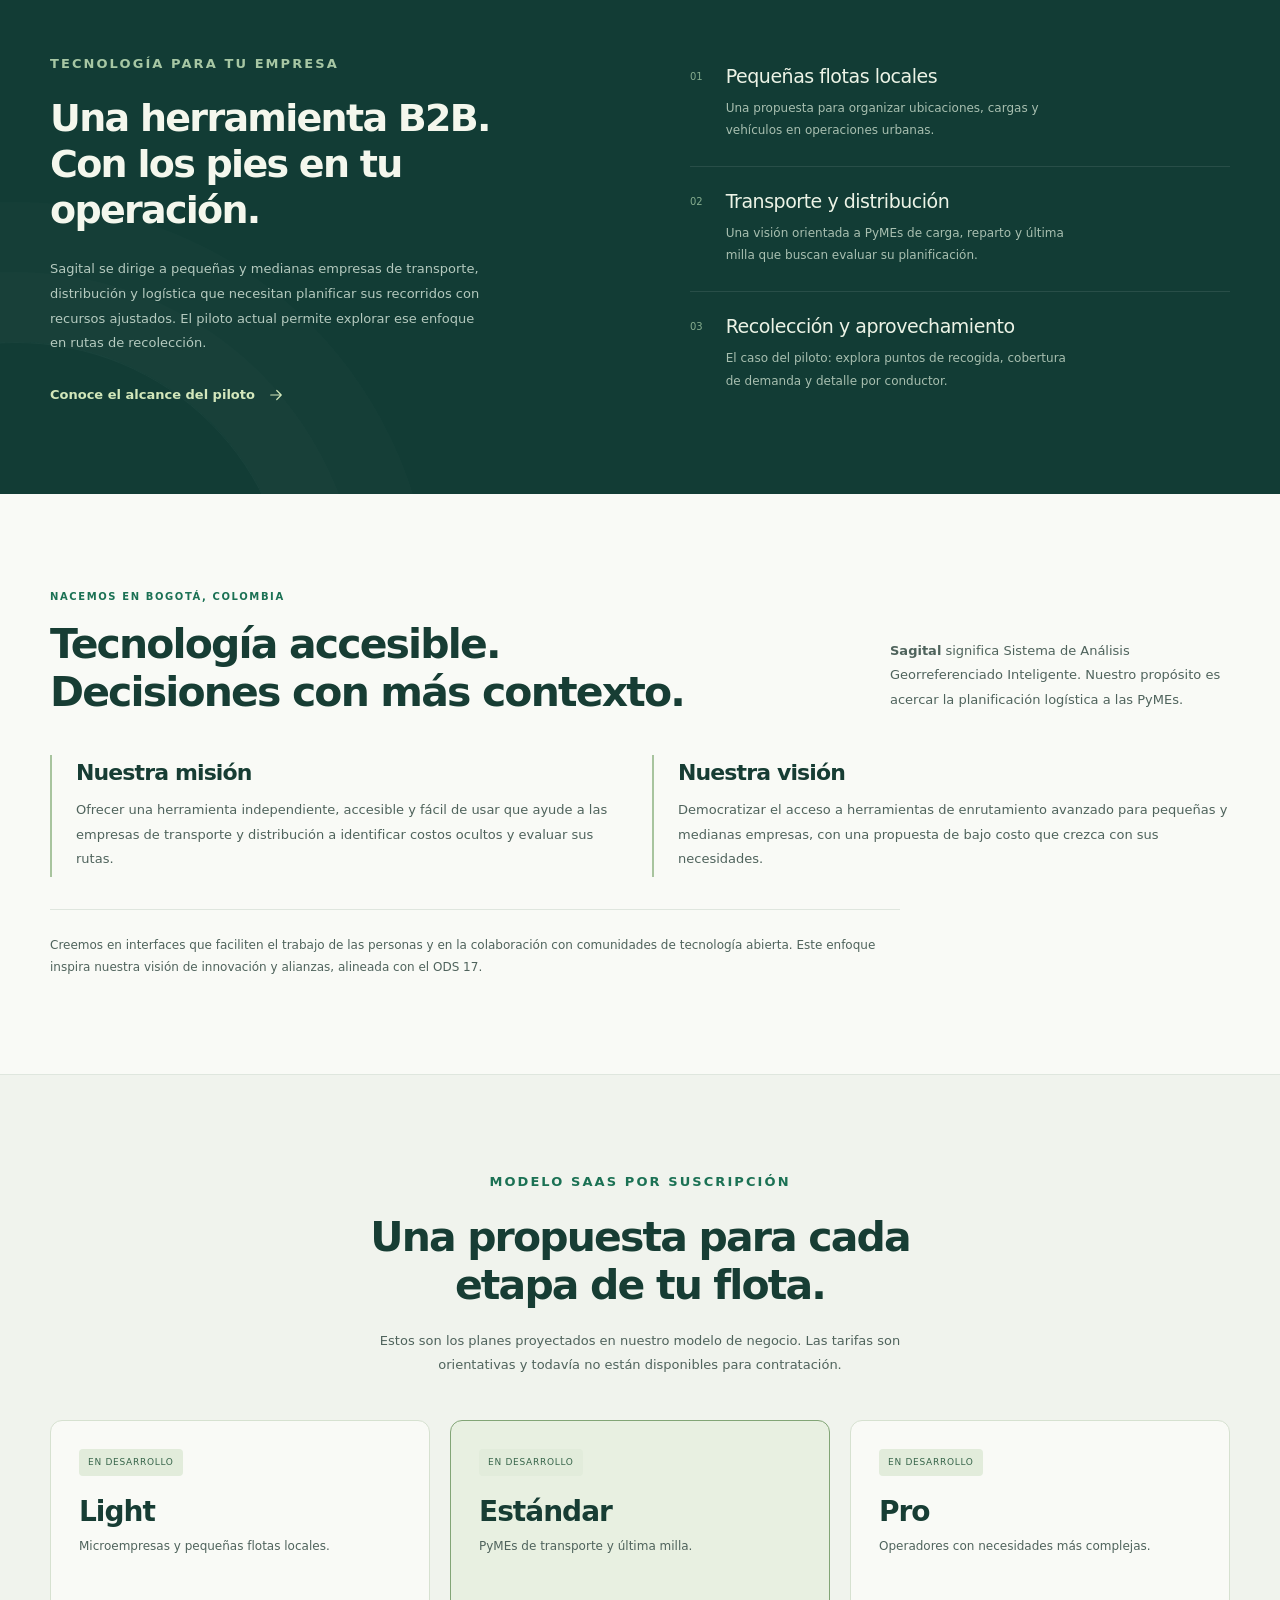
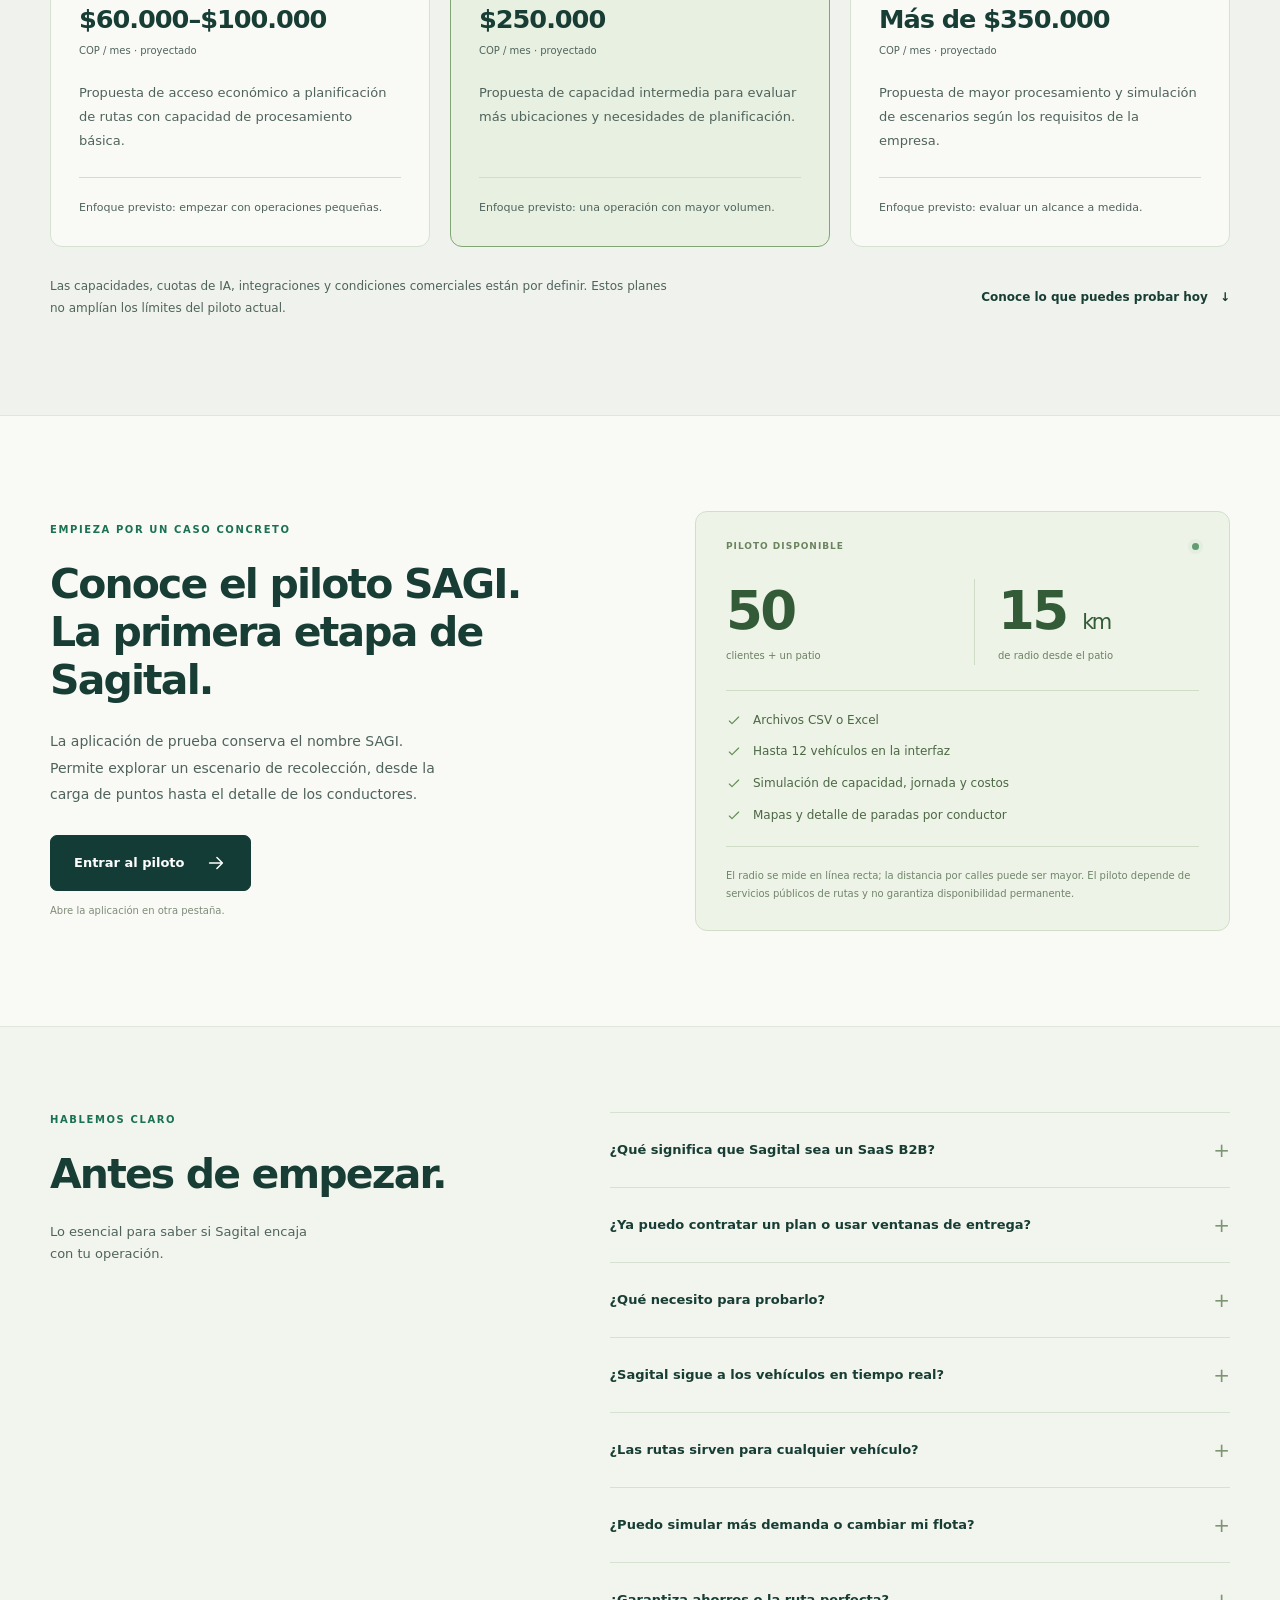
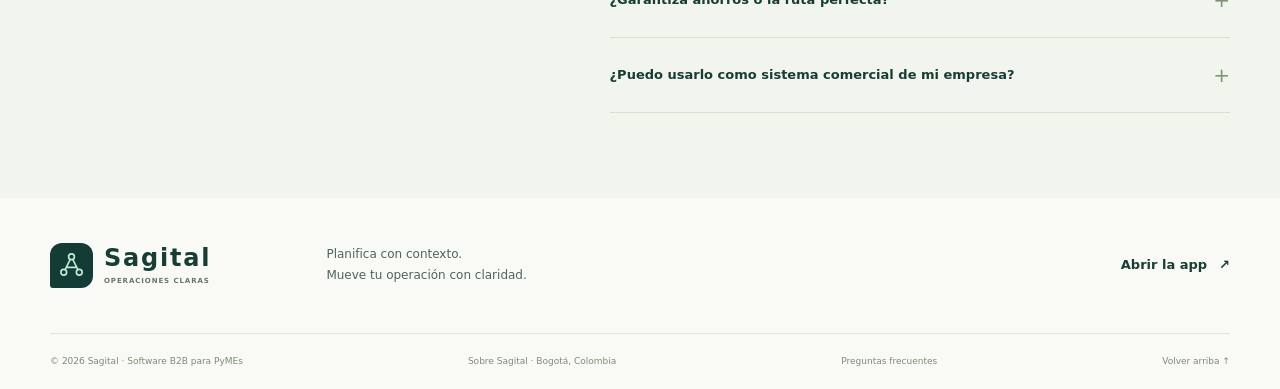
==== commit 30e5f33e: "Rename index (1).html to index.html" ====
--- a/index.html
+++ b/index.html
@@ -4,14 +4,15 @@
   <meta charset="utf-8">
   <meta name="viewport" content="width=device-width, initial-scale=1">
   <meta name="theme-color" content="#123c35">
-  <title>SAGI — Una ruta clara para tu operación</title>
-  <meta name="description" content="SAGI es un SaaS B2B para PyMEs de recolección. Organiza tus puntos, compara escenarios y consulta rutas, cargas y costos antes de salir a la calle.">
+  <title>Sagital — Una ruta clara para tu operación</title>
+  <meta name="description" content="Sagital: software SaaS B2B de análisis georreferenciado y planificación logística para PyMEs. Conoce la propuesta, los planes proyectados y el piloto de rutas.">
   <meta property="og:type" content="website">
   <meta property="og:locale" content="es_CO">
-  <meta property="og:title" content="SAGI — Una ruta clara para tu operación">
-  <meta property="og:description" content="De tu archivo de puntos a un plan de recolección. Conoce el software B2B de planificación para PyMEs.">
-  <!-- Al publicar, añade og:url y og:image con las URL absolutas del dominio real. -->
-  <meta name="twitter:card" content="summary_large_image">
+  <meta property="og:title" content="Sagital — Una ruta clara para tu operación">
+  <meta property="og:description" content="Logística accesible para PyMEs de transporte y distribución. Conoce Sagital y prueba su piloto de planificación de rutas.">
+  <link rel="canonical" href="https://negan2523-cell.github.io/SAGITAL/">
+  <meta property="og:url" content="https://negan2523-cell.github.io/SAGITAL/">
+  <meta name="twitter:card" content="summary">
   <link rel="icon" href="[data-uri]" type="image/svg+xml">
   <style>:root{--ink:#173d34;--body:#4f635c;--muted:#738179;--green:#1b7154;--dark:#123c35;--mint:#dbece1;--paper:#f9faf6;--line:#dfe6de;--orange:#be763a;--radius:18px;--shadow:0 20px 65px #163c3410;color-scheme:light;font-synthesis:none}
 *{box-sizing:border-box}html{scroll-padding-top:110px}body{margin:0;background:var(--paper);color:var(--ink);font-family:Inter,"Segoe UI",system-ui,-apple-system,sans-serif;font-size:15px;line-height:1.65;-webkit-font-smoothing:antialiased}a{color:inherit;text-decoration:none}button{font:inherit;cursor:pointer}img,svg{max-width:100%}button,a,summary{-webkit-tap-highlight-color:transparent}button:focus-visible,a:focus-visible,summary:focus-visible,[tabindex="0"]:focus-visible{outline:3px solid #bf7a32;outline-offset:5px}button:disabled{cursor:default}h1,h2,h3,p{margin:0}h1,h2,h3{letter-spacing:-.04em;line-height:1.13;font-weight:650}p{color:var(--body)}[hidden]{display:none!important}.container{width:min(1180px,calc(100% - 80px));margin-inline:auto}.icon{width:22px;height:22px;stroke:currentColor;stroke-width:1.6;stroke-linecap:round;stroke-linejoin:round;fill:none;flex-shrink:0;vertical-align:middle}.icon-library{position:absolute;width:0;height:0;overflow:hidden}.sr-only{position:absolute;width:1px;height:1px;padding:0;margin:-1px;overflow:hidden;clip:rect(0,0,0,0);white-space:nowrap;border:0}.skip-link{position:fixed;top:10px;left:10px;z-index:20;padding:10px 18px;background:var(--dark);color:white;transform:translateY(-160%);border-radius:8px}.skip-link:focus{transform:translateY(0)}
@@ -32,9 +33,18 @@
 @media(max-width:360px){.container{width:calc(100% - 32px)}.hero h1{font-size:40px}.hero-actions{gap:15px}.hero-actions .button{padding-inline:14px}.hero-description{font-size:13px}.hero-audience p{font-size:8px}.preview-brand>span:last-child{display:none}.preview-live{font-size:6px}.pilot-limits{gap:15px}.pilot-limits>div+div{padding-left:15px}.pilot-limits strong{font-size:42px}}
 @media(prefers-reduced-motion:reduce){*,*::before,*::after{transition:none!important;animation:none!important}}
 @media print{.site-header{position:static}.hero{display:block}.hero-visual{margin-top:30px}.button,.menu-toggle,.preview-tabs{display:none!important}.section,.faq-section{padding-block:25px}.feature-grid,.business-grid,.pilot-section,.faq-grid{display:block}.feature-card,.pilot-card{break-inside:avoid;margin-bottom:15px}body{background:white}.business-section{background:#edf3e9;color:var(--ink)}.business-section h2,.business-list h3{color:var(--ink)}.business-section p{color:var(--body)}}
+
+/* Contenido institucional y portafolio */
+.problem-section{padding-bottom:0}.problem-grid{display:grid;grid-template-columns:repeat(3,minmax(0,1fr));gap:32px}.problem-grid article{border-top:1px solid #c9d9c4;padding-top:22px}.problem-number{font-size:10px;letter-spacing:.08em;color:#637e5d}.problem-grid h3{font-size:19px;margin:12px 0;letter-spacing:-.025em}.problem-grid p,.service-card p,.purpose-grid p,.plan-card p{font-size:13px;line-height:1.85}
+.services-section,.plans-section{background:#f0f3ed;border-block:1px solid var(--line)}.service-grid,.purpose-grid{display:grid;grid-template-columns:repeat(2,minmax(0,1fr));gap:24px}.service-card{background:var(--paper);border:1px solid var(--line);border-radius:12px;padding:32px}.service-status,.plan-state{display:inline-block;font-size:9px;letter-spacing:.08em;color:#37654a;background:#e2ecdb;border-radius:4px;padding:6px 9px}.service-planned{color:#805525;background:#f3eadb}.service-card h3{font-size:25px;font-weight:600;letter-spacing:-.035em;line-height:1.25;margin:20px 0 15px}.service-card .text-link{margin-top:23px;font-size:12px}.service-card .service-note{font-size:11px;margin-top:20px;color:#6d7e69}.steps-grid{grid-template-columns:repeat(4,minmax(0,1fr));gap:32px}.purpose-grid article{border-left:2px solid #a8c49e;padding:6px 0 6px 24px}.purpose-grid h3{font-size:22px;margin-bottom:13px;font-weight:600}.purpose-note{font-size:12px;line-height:1.9;border-top:1px solid var(--line);margin-top:32px;padding-top:24px;max-width:850px}.plans-grid{display:grid;grid-template-columns:repeat(3,minmax(0,1fr));gap:20px}.plan-card{border:1px solid #d6e1d0;background:var(--paper);border-radius:12px;padding:28px;display:flex;flex-direction:column;align-items:flex-start}.plan-featured{border-color:#82a576;background:#e8f0e1}.plan-card h3{font-size:28px;font-weight:600;letter-spacing:-.035em;margin-top:20px}.plan-card .plan-audience{font-size:12px;min-height:44px;margin-top:7px}.plan-card .plan-price{font-size:clamp(20px,2vw,26px);line-height:1.3;letter-spacing:-.04em;color:var(--ink);font-weight:600;margin:24px 0;white-space:nowrap}.plan-price span{display:block;font-size:10px;letter-spacing:0;font-weight:400;margin-top:8px;color:var(--body)}.plan-card .plan-scope{border-top:1px solid #d0ddc8;font-size:11px;margin-top:auto;padding-top:20px;width:100%}.plan-card>p:nth-last-child(2){padding-bottom:24px}.plans-note{display:flex;align-items:center;justify-content:space-between;gap:30px;margin-top:28px}.plans-note p{font-size:12px;max-width:620px;line-height:1.85}.plans-note a{font-size:12px;flex-shrink:0}.footer-bottom{flex-wrap:wrap}
+@media(max-width:1100px){.steps-grid{gap:24px}.plan-card{padding:22px}.plans-note{align-items:flex-start;flex-direction:column;gap:16px}}
+@media(max-width:850px){.problem-grid{gap:22px}.problem-grid h3{font-size:18px}.steps-grid{grid-template-columns:repeat(2,minmax(0,1fr));gap:35px}.plans-grid{grid-template-columns:1fr}.plan-card .plan-audience{min-height:0}.plan-card .plan-price{font-size:28px}.service-card{padding:26px}.service-card h3{font-size:22px}.plan-card{padding:28px}.plan-card .plan-scope{margin-top:0}}
+@media(max-width:560px){.problem-grid,.service-grid,.purpose-grid,.steps-grid{grid-template-columns:1fr}.problem-section{padding-bottom:0}.problem-grid{gap:26px}.service-card{padding:24px}.purpose-grid{gap:28px}.purpose-grid article{padding-left:20px}.purpose-note{font-size:11px}.plan-card .plan-price{font-size:26px}.plans-note{gap:18px}.plans-note a{font-size:11px}}
+@media print{.problem-grid,.service-grid,.purpose-grid,.plans-grid{display:block}.plan-card,.service-card{break-inside:avoid;margin-block:15px}}
 </style>
   
-  <noscript><style>@media(max-width:850px){.header-inner{flex-wrap:wrap;padding-block:16px}.header-inner nav{position:static;display:flex;flex-direction:row;flex-wrap:wrap;border:0;box-shadow:none;padding:0;width:100%;font-size:11px;gap:8px 18px}.header-inner nav>.button{margin-top:0}.menu-toggle{display:none}}</style></noscript>
+  <noscript><style>@media(max-width:850px){.header-inner{flex-wrap:wrap;padding-block:16px}.header-inner nav{position:static;display:flex;flex-direction:row;flex-wrap:wrap;border:0;box-shadow:none;padding:0;width:100%;font-size:11px;gap:8px 18px}.header-inner nav>.button{margin-top:0}.menu-toggle{display:none}}
+</style></noscript>
 </head>
 <body>
   <a class="skip-link" href="#contenido">Saltar al contenido</a>
@@ -51,10 +61,10 @@
 
   <header class="site-header">
     <div class="container header-inner">
-      <a class="brand" href="#inicio" aria-label="SAGI, inicio"><span class="brand-mark" aria-hidden="true"><svg viewBox="0 0 32 32"><path d="M8 23 16 7l8 16M11 18h10"/><circle cx="16" cy="7" r="3"/><circle cx="8" cy="23" r="3"/><circle cx="24" cy="23" r="3"/></svg></span><span>SAGI<span class="brand-caption">OPERACIONES CLARAS</span></span></a>
+      <a class="brand" href="#inicio" aria-label="Sagital, inicio"><span class="brand-mark" aria-hidden="true"><svg viewBox="0 0 32 32"><path d="M8 23 16 7l8 16M11 18h10"/><circle cx="16" cy="7" r="3"/><circle cx="8" cy="23" r="3"/><circle cx="24" cy="23" r="3"/></svg></span><span>Sagital<span class="brand-caption">OPERACIONES CLARAS</span></span></a>
       <button class="menu-toggle" type="button" aria-label="Abrir menú" aria-controls="navegacion" aria-expanded="false"><span></span><span></span></button>
       <nav id="navegacion" aria-label="Navegación principal">
-        <a href="#solucion">La solución</a><a href="#como-funciona">Cómo funciona</a><a href="#empresas">Para tu empresa</a><a href="#preguntas">Preguntas</a>
+        <a href="#solucion">La solución</a><a href="#como-funciona">Cómo funciona</a><a href="#empresas">Para tu empresa</a><a href="#planes">Planes</a>
         <a class="button button-small button-dark" href="https://sagi-2.onrender.com" target="_blank" rel="noopener noreferrer">Abrir la app <span aria-hidden="true">↗</span><span class="sr-only"> (nueva pestaña)</span></a>
       </nav>
     </div>
@@ -65,14 +75,14 @@
       <div class="hero-copy">
         <p class="eyebrow"><span class="status-dot"></span> SOFTWARE B2B PARA PYMES</p>
         <h1 id="hero-title">Tu operación,<br>con una <span class="text-accent">ruta clara.</span></h1>
-        <p class="hero-description">De un archivo de puntos a un plan de recolección que tu equipo puede entender. Organiza rutas, compara escenarios y decide antes de salir a la calle.</p>
+        <p class="hero-description">Análisis georreferenciado y planificación logística para PyMEs. Convierte tus puntos en rutas claras, compara costos y prepara la jornada de tu flota desde el navegador.</p>
         <div class="hero-actions"><a class="button button-dark" href="https://sagi-2.onrender.com" target="_blank" rel="noopener noreferrer">Explorar el piloto <svg class="icon" aria-hidden="true"><use href="#i-arrow"/></svg><span class="sr-only"> (nueva pestaña)</span></a><a class="text-link" href="#como-funciona">Así funciona <span aria-hidden="true">↘</span></a></div>
         <p class="hero-note"><svg class="icon" aria-hidden="true"><use href="#i-check"/></svg> Desde tu navegador. Empieza con un CSV o Excel.</p>
-        <div class="hero-audience"><span>HECHO PARA QUIENES MUEVEN LA OPERACIÓN</span><p>Recolección <i></i> Aprovechamiento <i></i> Gestión de flota</p></div>
+        <div class="hero-audience"><span>HECHO PARA QUIENES MUEVEN LA OPERACIÓN</span><p>Transporte <i></i> Distribución <i></i> Recolección</p></div>
       </div>
       <div class="hero-visual">
-        <div class="product-preview" aria-label="Ejemplo ilustrativo del panel de planificación de SAGI">
-          <div class="preview-header"><span class="preview-brand"><span class="status-dot"></span> SAGI <span>/ Plan de recolección</span></span><span class="preview-live">ESCENARIO DE EJEMPLO</span></div>
+        <div class="product-preview" aria-label="Ejemplo ilustrativo del panel de planificación de Sagital">
+          <div class="preview-header"><span class="preview-brand"><span class="status-dot"></span> Sagital <span>/ Plan de recolección</span></span><span class="preview-live">ESCENARIO DE EJEMPLO</span></div>
           <div class="preview-content">
             <div class="preview-heading"><div><span class="small-label">VISTA DE TU OPERACIÓN</span><h2>El plan, en perspectiva.</h2></div><span class="date-pill"><svg class="icon" aria-hidden="true"><use href="#i-clock"/></svg> 06:00</span></div>
             <div class="preview-tabs" role="tablist" aria-label="Explorar el ejemplo" hidden>
@@ -110,43 +120,78 @@
 
     <section class="context-strip" aria-label="Propuesta de valor"><div class="container"><p>Menos decisiones a ciegas.<br><strong>Más contexto para planificar.</strong></p><div><svg class="icon" aria-hidden="true"><use href="#i-route"/></svg><span>Recorridos por calles</span></div><div><svg class="icon" aria-hidden="true"><use href="#i-chart"/></svg><span>Costos a la vista</span></div><div><svg class="icon" aria-hidden="true"><use href="#i-team"/></svg><span>Detalle por conductor</span></div></div></section>
 
+    <section class="section container problem-section" aria-labelledby="problem-title">
+      <div class="section-heading"><div><p class="eyebrow">EL RETO DE LAS PEQUEÑAS FLOTAS</p><h2 id="problem-title">Tu logística es compleja.<br>Tu herramienta debe ser clara.</h2></div><p>Sagital nace para acercar la planificación de rutas a empresas que necesitan cuidar sus recursos y simplificar el trabajo diario.</p></div>
+      <div class="problem-grid">
+        <article><span class="problem-number">01 / COSTOS</span><h3>Ver qué mueve el presupuesto</h3><p>Relaciona distancias, vehículos y costos configurados para evaluar el escenario antes de salir.</p></article>
+        <article><span class="problem-number">02 / ACCESO</span><h3>Empezar con lo que ya tienes</h3><p>Una experiencia en el navegador, con archivos CSV o Excel y sin instalar software especializado.</p></article>
+        <article><span class="problem-number">03 / CLARIDAD</span><h3>Dar contexto a cada conductor</h3><p>Consulta una secuencia de paradas y sus estimaciones por ruta para facilitar la revisión de la jornada.</p></article>
+      </div>
+    </section>
+
     <section class="section container" id="solucion" aria-labelledby="solution-title">
-      <div class="section-heading"><div><p class="eyebrow">DE LOS DATOS A LA DECISIÓN</p><h2 id="solution-title">Que tu operación no dependa<br>de tener todo en la cabeza.</h2></div><p>Cada punto, cada vehículo y cada jornada cuentan. SAGI reúne lo necesario para explorar un plan antes de ejecutarlo.</p></div>
+      <div class="section-heading"><div><p class="eyebrow">DE LOS DATOS A LA DECISIÓN</p><h2 id="solution-title">Que tu operación no dependa<br>de tener todo en la cabeza.</h2></div><p>Cada punto, cada vehículo y cada jornada cuentan. Sagital reúne lo necesario para explorar un plan antes de ejecutarlo.</p></div>
       <div class="feature-grid">
-        <article class="feature-card feature-main"><div class="feature-icon"><svg class="icon" aria-hidden="true"><use href="#i-route"/></svg></div><h3>Dale forma a tus recorridos.</h3><p>Carga las ubicaciones y la demanda. SAGI propone rutas considerando la capacidad de tus vehículos y la jornada disponible.</p><div class="mini-journey" aria-hidden="true"><span class="journey-depot">P</span><i></i><span>1</span><i></i><span>2</span><i></i><span>3</span><i></i><span class="journey-depot">P</span></div><span class="card-footnote">Del patio a tus clientes. Y de vuelta.</span></article>
+        <article class="feature-card feature-main"><div class="feature-icon"><svg class="icon" aria-hidden="true"><use href="#i-route"/></svg></div><h3>Dale forma a tus recorridos.</h3><p>Carga las ubicaciones y la demanda. Sagital propone rutas considerando la capacidad de tus vehículos y la jornada disponible.</p><div class="mini-journey" aria-hidden="true"><span class="journey-depot">P</span><i></i><span>1</span><i></i><span>2</span><i></i><span>3</span><i></i><span class="journey-depot">P</span></div><span class="card-footnote">Del patio a tus clientes. Y de vuelta.</span></article>
         <article class="feature-card"><div class="feature-icon"><svg class="icon" aria-hidden="true"><use href="#i-sliders"/></svg></div><h3>Prueba el “¿y si…?”.</h3><p>¿Un vehículo más? ¿Mayor demanda? Ajusta tus parámetros y observa cómo cambian cobertura, distancia y costos.</p><div class="scenario-visual" aria-hidden="true"><span>Capacidad</span><i><b></b></i><span>Jornada</span><i><b></b></i></div></article>
         <article class="feature-card"><div class="feature-icon"><svg class="icon" aria-hidden="true"><use href="#i-team"/></svg></div><h3>Un plan que se entiende.</h3><p>Consulta paradas en orden, cargas acumuladas y horarios estimados por conductor. Identifica los puntos que quedan pendientes.</p><div class="stop-visual" aria-hidden="true"><span>01</span><div><b>Primera parada</b><small>Recorrido · carga · llegada estimada</small></div><svg class="icon"><use href="#i-check"/></svg></div></article>
       </div>
     </section>
 
+    <section class="services-section" id="servicios" aria-labelledby="services-title"><div class="container section">
+      <div class="section-heading"><div><p class="eyebrow">EL PORTAFOLIO SAGITAL</p><h2 id="services-title">Una plataforma.<br>Un enfoque para tu operación.</h2></div><p>La propuesta combina planificación de flotas con acompañamiento para adaptar los datos y parámetros de cada empresa.</p></div>
+      <div class="service-grid">
+        <article class="service-card"><span class="service-status">PILOTO DISPONIBLE</span><h3>Sagital Fleet Optimization</h3><p>Planificación de recorridos con ubicaciones, demanda, capacidad y jornada. Revisa el mapa, los costos estimados y el detalle por conductor.</p><a class="text-link" href="#piloto">Explorar el alcance actual <span aria-hidden="true">↗</span></a></article>
+        <article class="service-card"><span class="service-status service-planned">SERVICIO PROPUESTO</span><h3>Consultoría e integración logística</h3><p>Acompañamiento previsto para estructurar datos de rutas, matrices de costos y capacidades de flota según las necesidades de cada empresa.</p><p class="service-note">La disponibilidad, las integraciones y el alcance se definirán para cada proyecto.</p></article>
+      </div>
+    </div></section>
+
     <section class="workflow-section" id="como-funciona" aria-labelledby="workflow-title"><div class="container section">
-      <div class="section-heading centered"><p class="eyebrow">ASÍ DE CLARO</p><h2 id="workflow-title">Tu siguiente plan empieza<br>con el archivo que ya tienes.</h2><p>No necesitas dibujar cada recorrido a mano. Este es el camino dentro de SAGI.</p></div>
+      <div class="section-heading centered"><p class="eyebrow">ASÍ DE CLARO</p><h2 id="workflow-title">Tu siguiente plan empieza<br>con el archivo que ya tienes.</h2><p>Planea, organiza, revisa y compara: cuatro pasos para convertir tus datos en una decisión operativa.</p></div>
       <div class="steps-grid">
-        <article class="step"><span class="step-number">01</span><svg class="icon step-icon" aria-hidden="true"><use href="#i-upload"/></svg><h3>Sube tus puntos</h3><p>Carga un CSV o Excel con latitud, longitud y demanda en kilos. La primera fila es tu patio de operaciones.</p><span class="step-detail">Confirma las columnas antes de continuar.</span></article>
-        <article class="step"><span class="step-number">02</span><svg class="icon step-icon" aria-hidden="true"><use href="#i-sliders"/></svg><h3>Ajusta tu escenario</h3><p>Define cuántos vehículos tienes, su capacidad, la jornada y los costos que quieres usar en la simulación.</p><span class="step-detail">Compara alternativas para tu operación.</span></article>
-        <article class="step"><span class="step-number">03</span><svg class="icon step-icon" aria-hidden="true"><use href="#i-route"/></svg><h3>Revisa el plan</h3><p>Explora las rutas en el mapa, consulta los detalles por conductor y revisa la demanda cubierta y pendiente.</p><span class="step-detail">Decide con el panorama completo.</span></article>
+        <article class="step"><span class="step-number">01</span><svg class="icon step-icon" aria-hidden="true"><use href="#i-upload"/></svg><h3>Planea con tus datos</h3><p>Carga un CSV o Excel con latitud, longitud y demanda en kilos. La primera fila es tu patio de operaciones.</p><span class="step-detail">Confirma las columnas antes de continuar.</span></article>
+        <article class="step"><span class="step-number">02</span><svg class="icon step-icon" aria-hidden="true"><use href="#i-sliders"/></svg><h3>Organiza tu flota</h3><p>Define cuántos vehículos tienes, su capacidad, la jornada y los costos que quieres usar en la simulación.</p><span class="step-detail">Compara alternativas para tu operación.</span></article>
+        <article class="step"><span class="step-number">03</span><svg class="icon step-icon" aria-hidden="true"><use href="#i-route"/></svg><h3>Revisa cada ruta</h3><p>Explora las rutas en el mapa, consulta los detalles por conductor y revisa la demanda cubierta y pendiente.</p><span class="step-detail">Una secuencia clara para cada conductor.</span></article>
+        <article class="step"><span class="step-number">04</span><svg class="icon step-icon" aria-hidden="true"><use href="#i-chart"/></svg><h3>Compara y decide</h3><p>Revisa cobertura, distancia y costos estimados. Ajusta el escenario para entender cómo cambia el plan.</p><span class="step-detail">Evalúa alternativas antes de ejecutarlas.</span></article>
       </div>
       <div class="template-note"><span><svg class="icon" aria-hidden="true"><use href="#i-upload"/></svg> ¿Quieres conocer el flujo sin preparar un archivo?</span><a href="[data-uri]" download class="text-link">Descargar CSV de ejemplo <span aria-hidden="true">↓</span></a></div>
     </div></section>
 
-    <section class="section container product-section" aria-labelledby="product-title"><div class="section-heading"><div><p class="eyebrow">DENTRO DE SAGI</p><h2 id="product-title">Toda la información,<br>en el mismo lugar.</h2></div><p>Una interfaz para entender el escenario y entrar al detalle cuando lo necesitas.</p></div><div class="app-frame"><div class="browser-bar"><span aria-hidden="true">● ● ●</span><span>sagi-2.onrender.com</span><span>Captura real · datos de ejemplo</span></div><img src="[data-uri]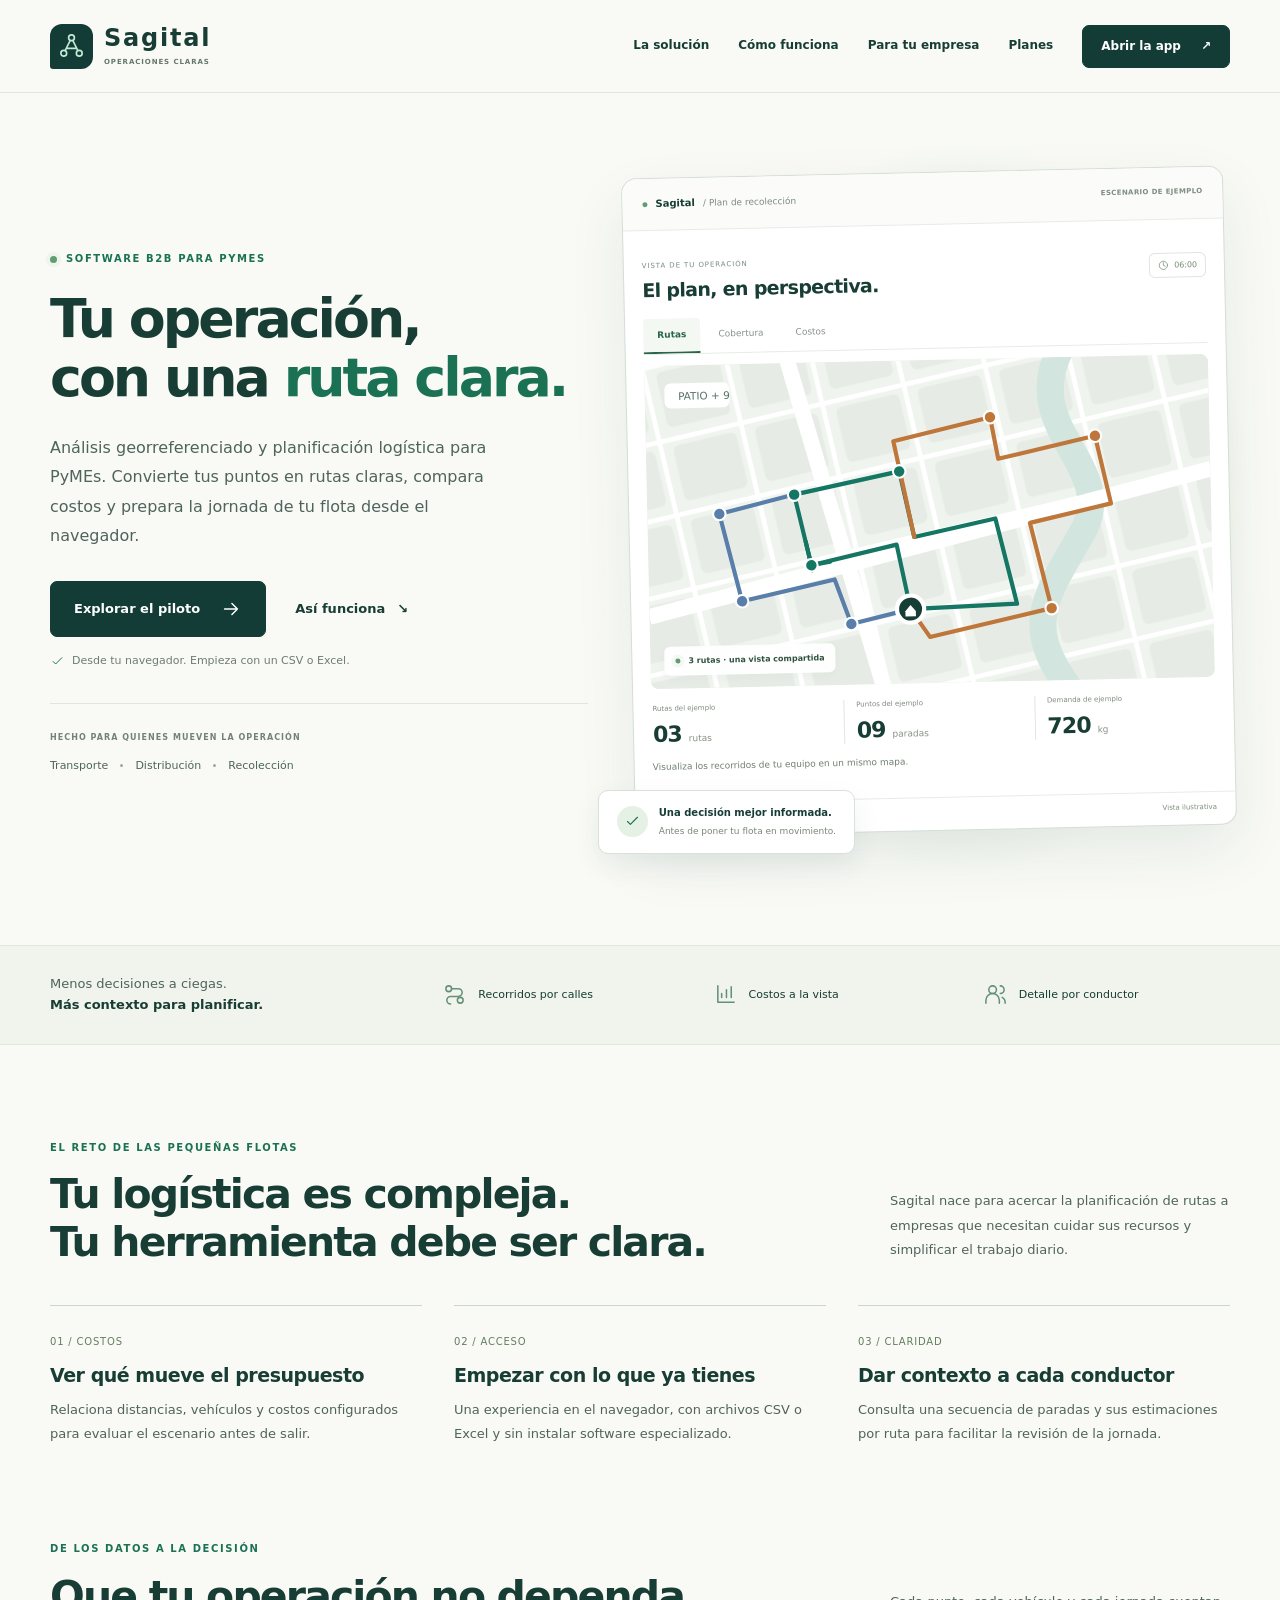
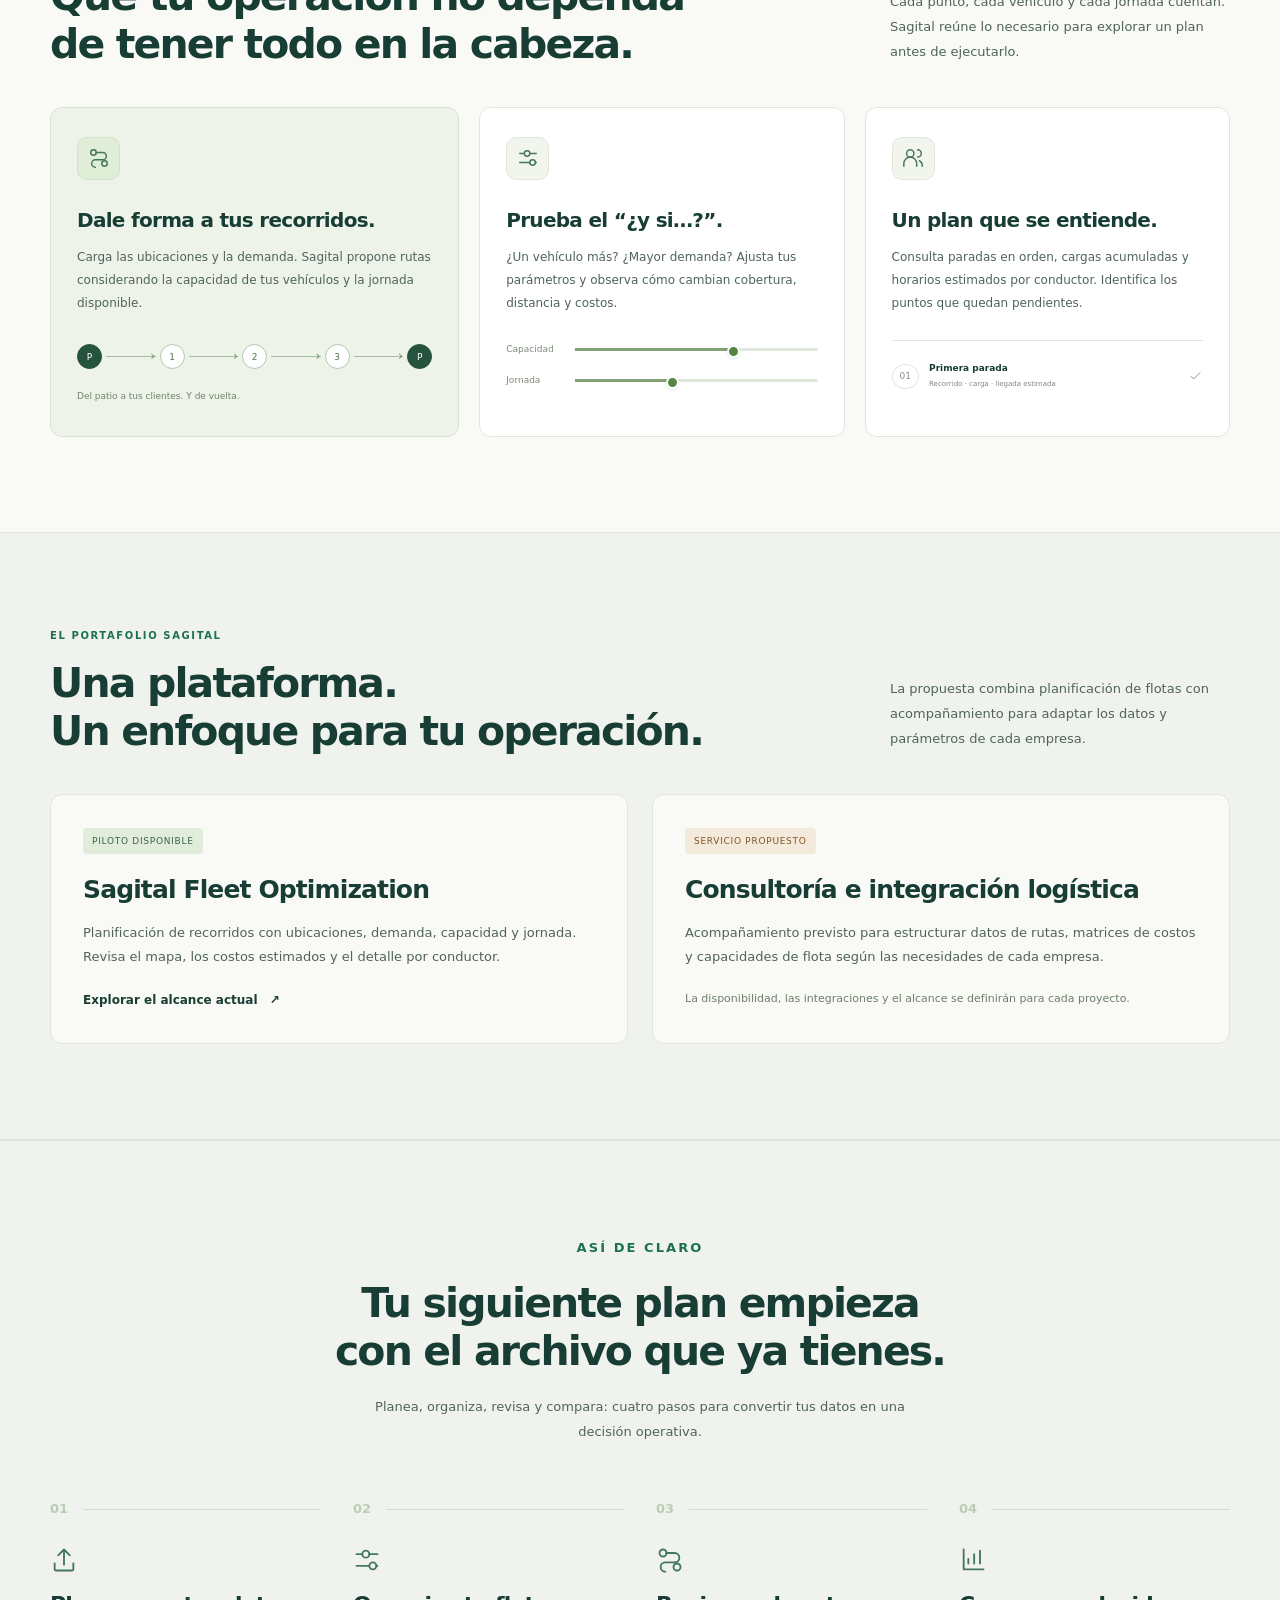
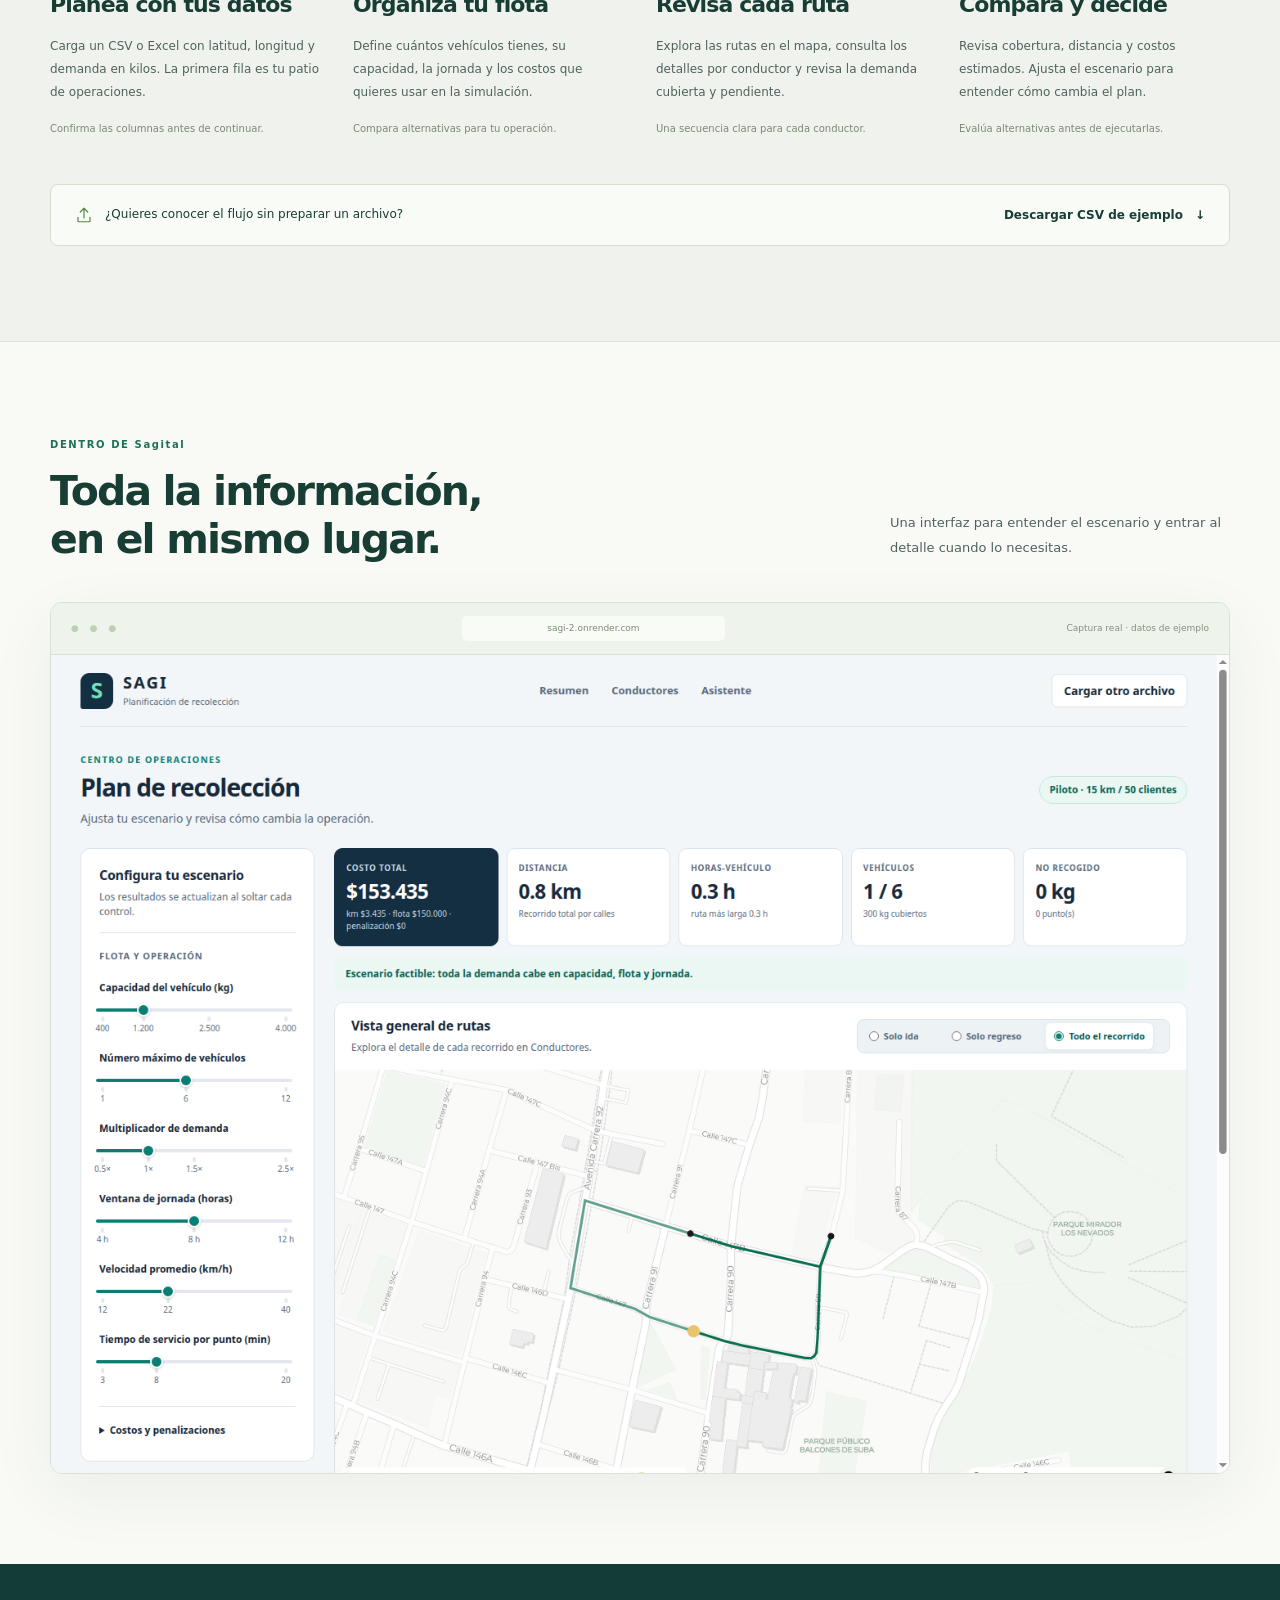
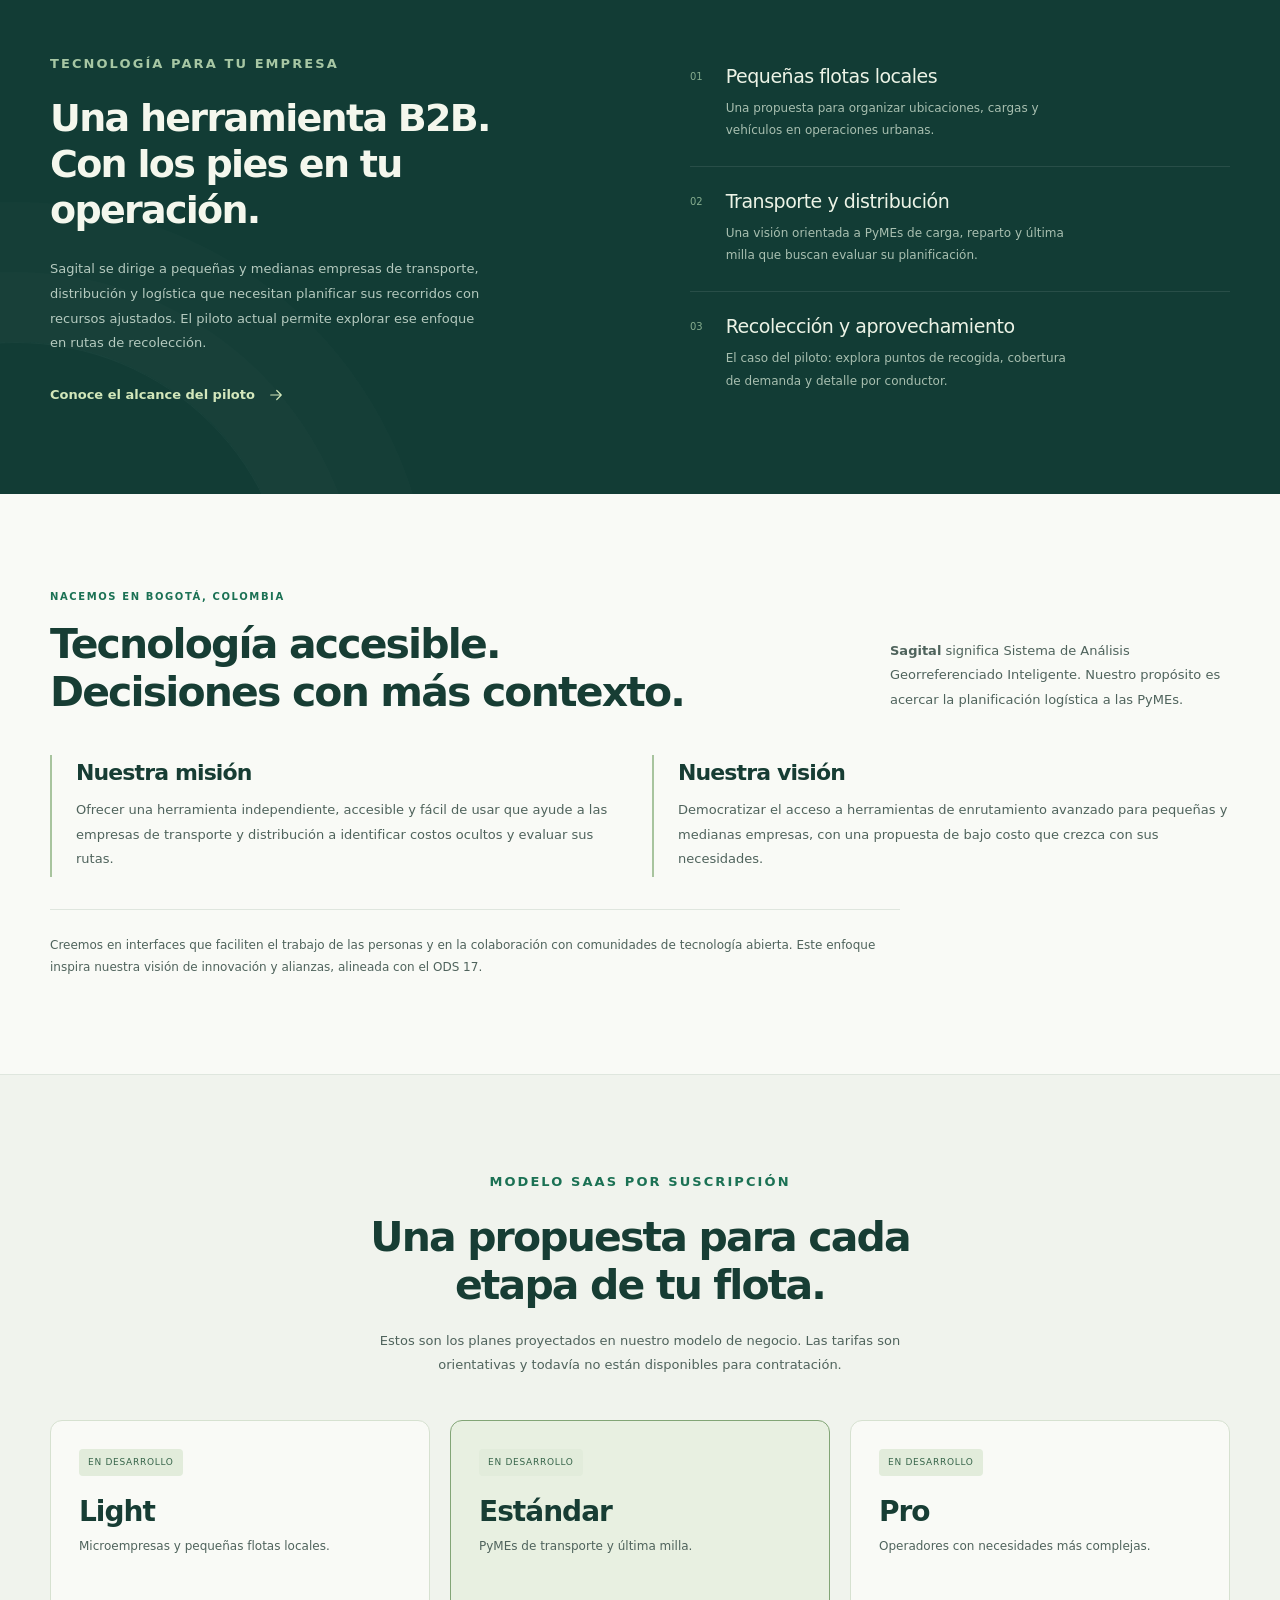
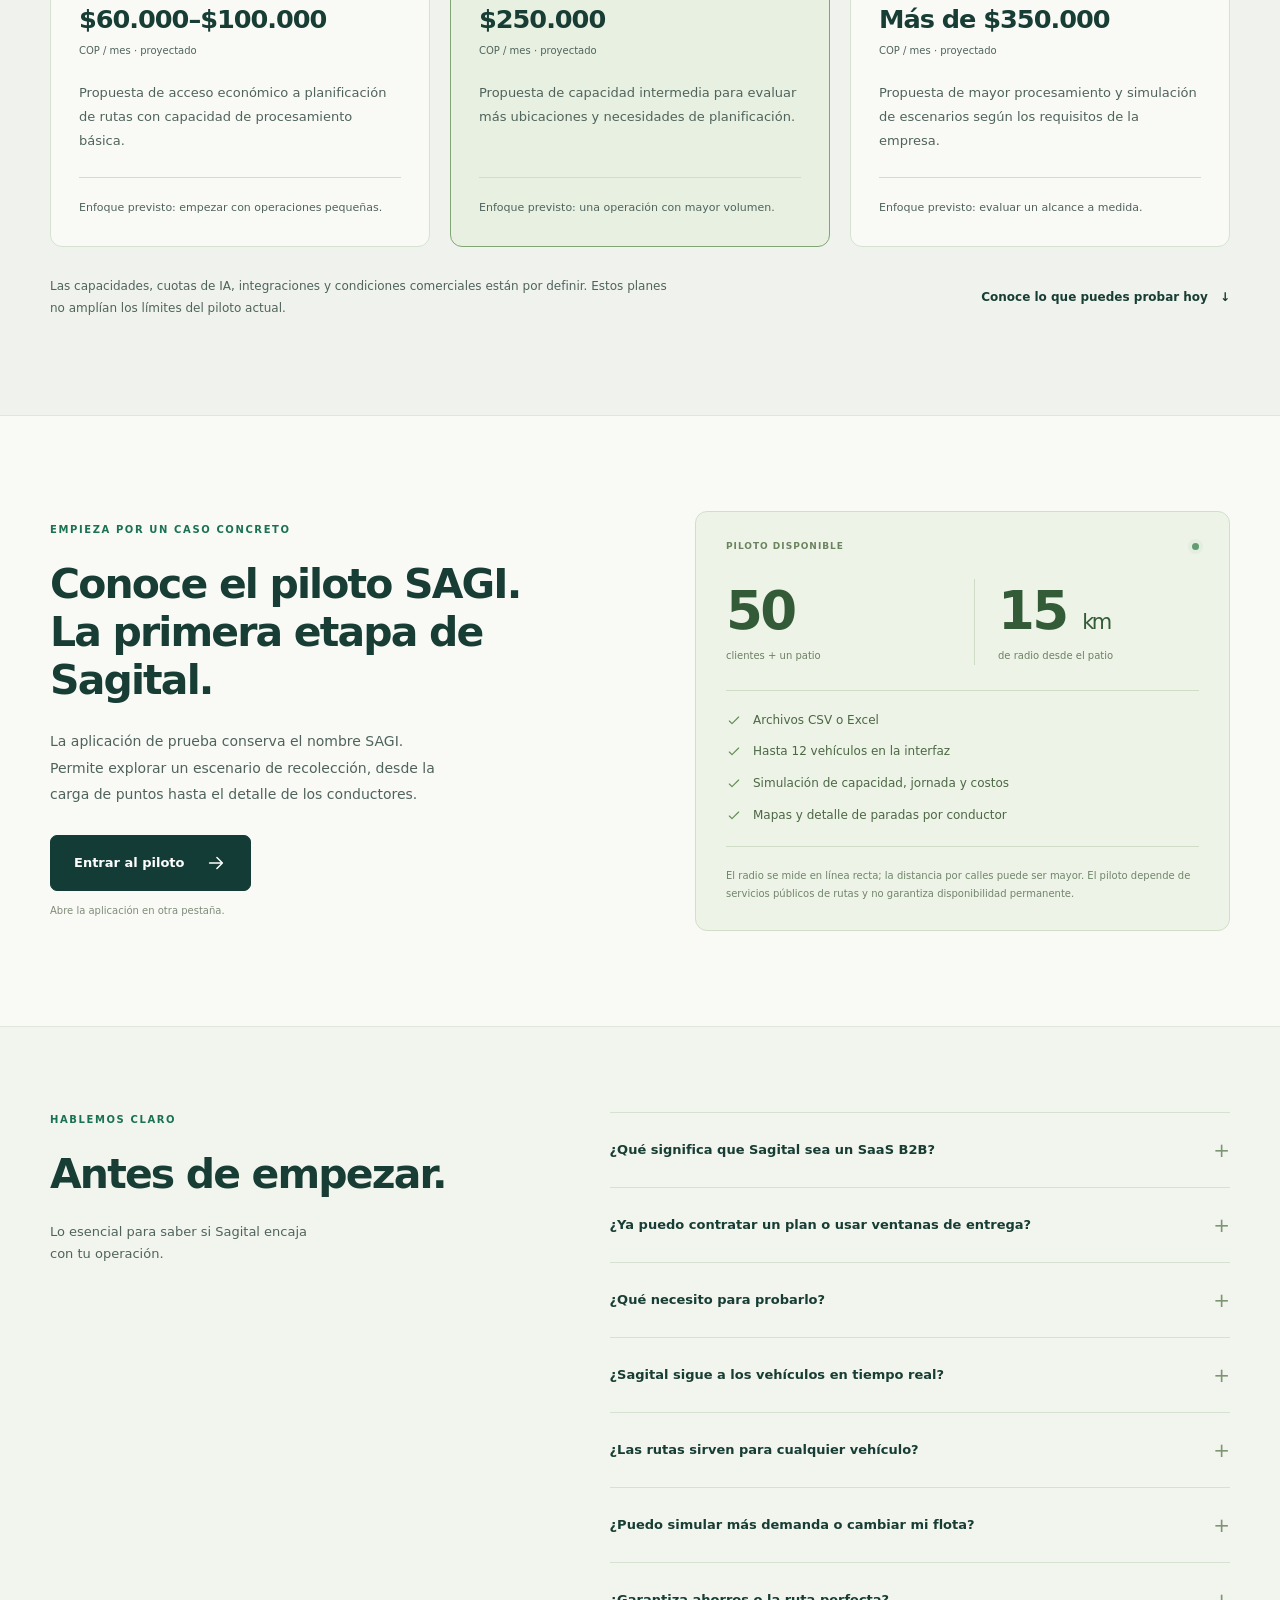
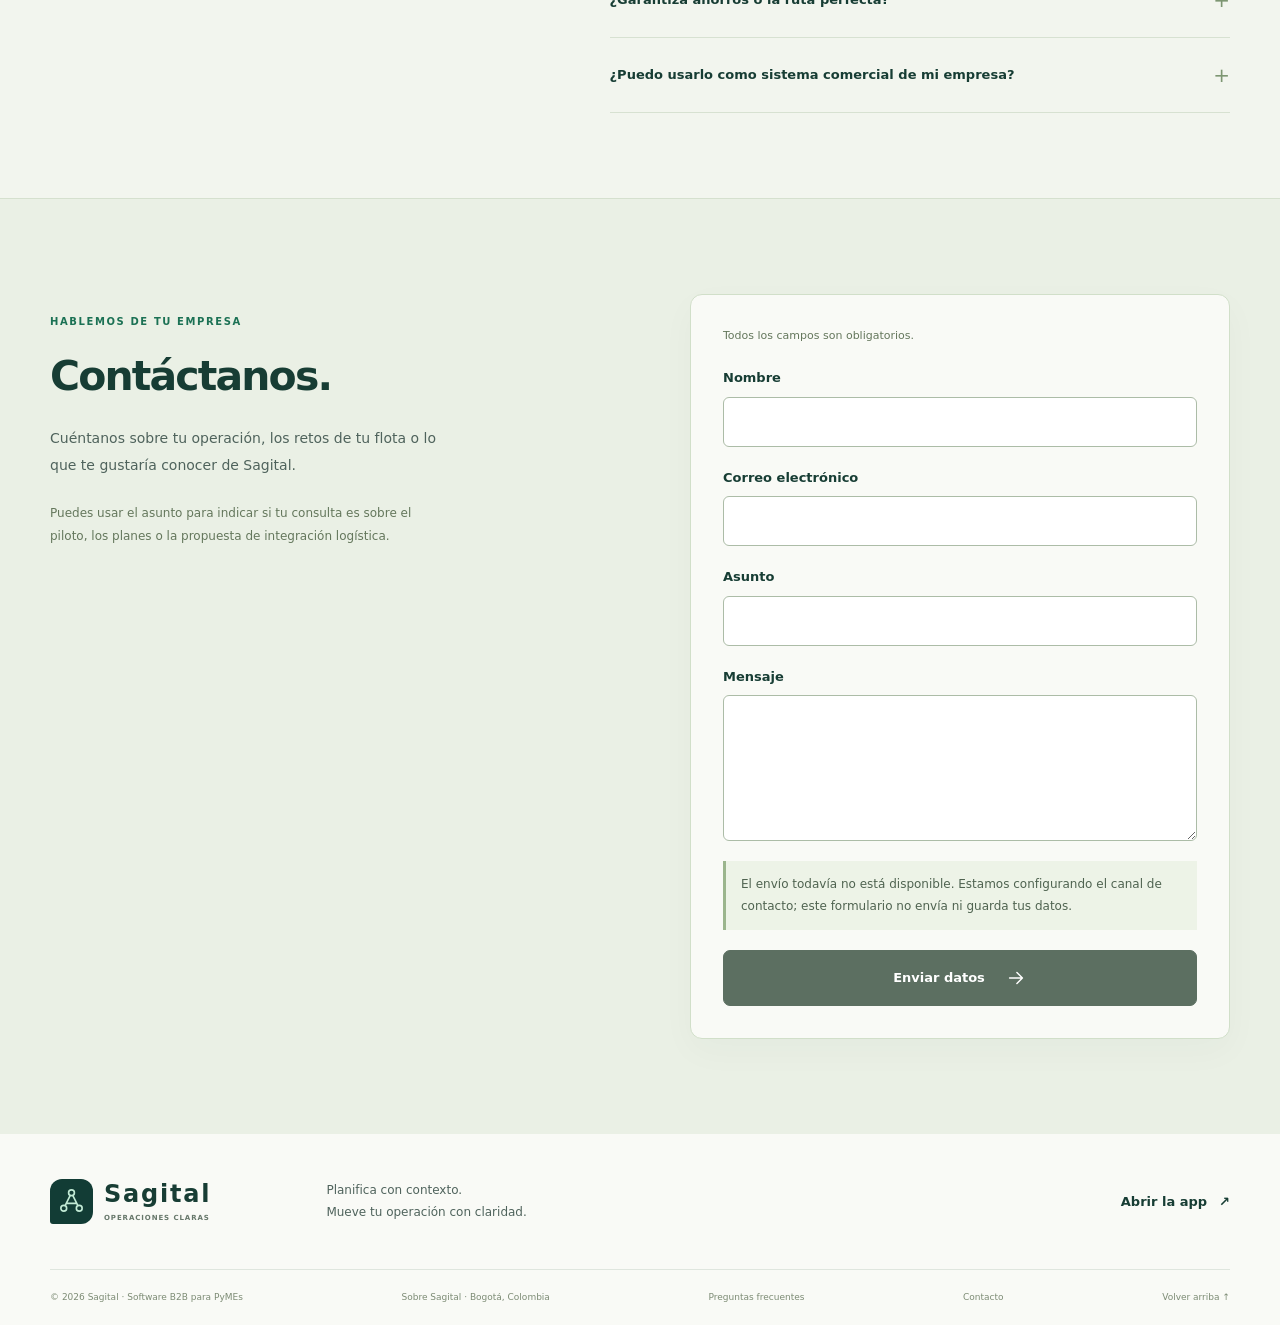
==== commit d5a17bec: "Add files via upload" ====
--- a/index.html
+++ b/index.html
@@ -1,5 +1,5 @@
 <!doctype html>
-<html lang="es">
+<html lang="es" class="no-js">
 <head>
   <meta charset="utf-8">
   <meta name="viewport" content="width=device-width, initial-scale=1">
@@ -14,37 +14,7 @@
   <meta property="og:url" content="https://negan2523-cell.github.io/SAGITAL/">
   <meta name="twitter:card" content="summary">
   <link rel="icon" href="[data-uri]" type="image/svg+xml">
-  <style>:root{--ink:#173d34;--body:#4f635c;--muted:#738179;--green:#1b7154;--dark:#123c35;--mint:#dbece1;--paper:#f9faf6;--line:#dfe6de;--orange:#be763a;--radius:18px;--shadow:0 20px 65px #163c3410;color-scheme:light;font-synthesis:none}
-*{box-sizing:border-box}html{scroll-padding-top:110px}body{margin:0;background:var(--paper);color:var(--ink);font-family:Inter,"Segoe UI",system-ui,-apple-system,sans-serif;font-size:15px;line-height:1.65;-webkit-font-smoothing:antialiased}a{color:inherit;text-decoration:none}button{font:inherit;cursor:pointer}img,svg{max-width:100%}button,a,summary{-webkit-tap-highlight-color:transparent}button:focus-visible,a:focus-visible,summary:focus-visible,[tabindex="0"]:focus-visible{outline:3px solid #bf7a32;outline-offset:5px}button:disabled{cursor:default}h1,h2,h3,p{margin:0}h1,h2,h3{letter-spacing:-.04em;line-height:1.13;font-weight:650}p{color:var(--body)}[hidden]{display:none!important}.container{width:min(1180px,calc(100% - 80px));margin-inline:auto}.icon{width:22px;height:22px;stroke:currentColor;stroke-width:1.6;stroke-linecap:round;stroke-linejoin:round;fill:none;flex-shrink:0;vertical-align:middle}.icon-library{position:absolute;width:0;height:0;overflow:hidden}.sr-only{position:absolute;width:1px;height:1px;padding:0;margin:-1px;overflow:hidden;clip:rect(0,0,0,0);white-space:nowrap;border:0}.skip-link{position:fixed;top:10px;left:10px;z-index:20;padding:10px 18px;background:var(--dark);color:white;transform:translateY(-160%);border-radius:8px}.skip-link:focus{transform:translateY(0)}
-/* Navigation */
-.site-header{position:sticky;top:0;z-index:10;background:#f9faf6f5;border-bottom:1px solid var(--line);backdrop-filter:blur(14px)}.header-inner{min-height:92px;display:flex;align-items:center;justify-content:space-between;gap:30px}.brand{display:inline-flex;gap:11px;align-items:center;flex-shrink:0;font-size:24px;font-weight:750;letter-spacing:.075em;line-height:1.1}.brand-mark{display:grid;place-items:center;background:var(--dark);color:#c2ead5;width:43px;height:45px;border-radius:12px 12px 12px 3px}.brand-mark svg{width:31px;height:31px;fill:none;stroke:currentColor;stroke-width:1.7;stroke-linejoin:round;stroke-linecap:round}.brand-mark circle{fill:var(--dark)}.brand-caption{display:block;font-size:7px;font-weight:650;letter-spacing:.13em;margin-top:7px;color:#66776a}.header-inner nav{display:flex;align-items:center;gap:29px;font-size:12px;font-weight:550}.header-inner nav>a:not(.button){padding:9px 0;position:relative}.header-inner nav>a:not(.button)::after{content:"";position:absolute;left:0;right:100%;bottom:4px;height:1px;background:var(--green);transition:right .15s}.header-inner nav>a:hover::after{right:0}.button{display:inline-flex;align-items:center;justify-content:center;gap:20px;padding:16px 23px;border-radius:7px;font-size:13px;font-weight:600;min-height:50px;transition:background .15s,transform .15s;line-height:1.4}.button-dark{background:var(--dark);color:#fff;border:1px solid var(--dark)}.button-dark:hover{background:#245446;transform:translateY(-1px)}.button-small{padding:12px 18px;min-height:43px;font-size:12px}.text-link{display:inline-flex;gap:12px;align-items:center;font-size:13px;font-weight:600;line-height:1.4}.text-link:hover{text-decoration:underline;text-underline-offset:5px}.menu-toggle{display:none}
-/* Hero and interactive preview */
-.hero{display:grid;grid-template-columns:1fr 1.12fr;gap:40px;align-items:center;padding-top:79px;padding-bottom:91px}.eyebrow{display:flex;align-items:center;gap:9px;font-size:10px;letter-spacing:.16em;font-weight:750;color:var(--green);margin-bottom:23px}.status-dot{display:inline-block;width:7px;height:7px;border-radius:50%;background:#619d70;box-shadow:0 0 0 4px #619d7010;flex-shrink:0}.hero h1{font-size:clamp(45px,4.2vw,60px);line-height:1.09;letter-spacing:-.055em;font-weight:650;max-width:550px}.text-accent{color:var(--green);white-space:nowrap}.hero-description{font-size:16px;line-height:1.85;max-width:440px;margin-top:25px}.hero-actions{display:flex;align-items:center;flex-wrap:wrap;gap:29px;margin-top:30px}.hero-note{display:flex;align-items:center;gap:7px;font-size:11px;margin-top:15px;color:#6c7d70}.hero-note .icon{width:15px;height:15px;color:var(--green)}.hero-audience{border-top:1px solid var(--line);margin-top:33px;padding-top:19px}.hero-audience>span{font-size:8px;letter-spacing:.13em;color:var(--muted);font-weight:600}.hero-audience p{display:flex;align-items:center;flex-wrap:wrap;gap:12px;margin-top:9px;font-size:11px;font-weight:500}.hero-audience i{height:3px;width:3px;border-radius:50%;background:#9ba99d}.hero-visual{position:relative;padding-bottom:23px;min-width:0}.hero-visual::before{content:"";position:absolute;inset:-35px -25px -25px 45px;border-radius:50%;background:radial-gradient(ellipse,#dcecdf 0%,#edf3e9 55%,transparent 70%);z-index:-1}.product-preview{background:#fff;border:1px solid #d4ded4;border-radius:15px;box-shadow:0 24px 60px #123c3515;overflow:hidden;transform:rotate(-1.25deg)}.preview-header{display:flex;justify-content:space-between;align-items:center;padding:17px 20px;border-bottom:1px solid #e7ece7;background:#fbfcfa;gap:8px}.preview-brand{display:inline-flex;align-items:center;gap:8px;font-size:10px;font-weight:750;white-space:nowrap}.preview-brand>span:last-child{font-weight:400;color:#7d8a7c;font-size:9px}.preview-brand .status-dot{width:5px;height:5px;box-shadow:none}.preview-live{font-size:7px;font-weight:600;letter-spacing:.05em;color:#7e8b7f}.preview-content{padding:20px 18px 0}.preview-heading{display:flex;justify-content:space-between;align-items:center;gap:10px;margin-bottom:17px}.small-label{font-size:7px;letter-spacing:.13em;color:#7a8a7d}.preview-heading h2{font-size:19px;letter-spacing:-.035em;margin-top:5px}.date-pill{display:flex;align-items:center;gap:5px;border:1px solid var(--line);padding:5px 8px;border-radius:6px;font-size:8px;color:#798876}.date-pill .icon{width:11px;height:11px}.preview-tabs{display:flex;gap:4px;align-items:center;margin-bottom:11px;border-bottom:1px solid #e7ece7}.preview-tabs button{background:none;border:0;border-bottom:2px solid transparent;color:#89938a;font-size:9px;padding:9px 14px;border-radius:4px 4px 0 0}.preview-tabs button[aria-selected="true"]{color:#276449;border-color:#276449;background:#f4f8f2;font-weight:650}.demo-map{position:relative;background:#eef3ec;border-radius:8px;overflow:hidden;aspect-ratio:540/310}.demo-map svg{display:block;width:100%;height:100%}.route{fill:none;stroke-width:4;stroke-linejoin:round;stroke-linecap:round;transition:opacity .2s}.route-green{stroke:#147663}.route-orange{stroke:#be763a}.route-blue{stroke:#597eaa}.map-stops{stroke:white;stroke-width:2}.coverage-zone{opacity:0;transition:opacity .2s}.demo-map[data-view="cobertura"] .coverage-zone{opacity:1}.demo-map[data-view="cobertura"] .route{opacity:.45}.demo-map[data-view="costos"] .route-orange,.demo-map[data-view="costos"] .route-blue{opacity:.16}.map-label{position:absolute;bottom:13px;left:14px;display:flex;align-items:center;gap:8px;padding:8px 11px;background:#fffffff0;border-radius:6px;box-shadow:0 3px 10px #123c3508;font-size:8px;font-weight:550;color:#315340}.map-label .status-dot{width:5px;height:5px}.demo-stats{display:grid;grid-template-columns:repeat(3,minmax(0,1fr));gap:10px;padding:15px 1px 12px}.demo-stats>div+div{padding-left:12px;border-left:1px solid var(--line)}.demo-stats span{display:block;font-size:7px;color:#7d8a7c}.demo-stats strong{display:block;font-size:22px;line-height:1.2;font-weight:650;margin-top:6px;letter-spacing:-.04em}.demo-stats small{font-weight:400;font-size:9px;color:#889283;letter-spacing:0}.demo-explanation{font-size:9px;margin:0 0 13px;min-height:30px;color:#6f806f}.preview-footer{display:flex;gap:13px;align-items:center;border-top:1px solid #e7ece7;padding:10px 19px;font-size:7px;color:#7e8b7c}.preview-footer>span{display:flex;align-items:center;gap:4px}.preview-footer>span:last-child{margin-left:auto;font-size:7px}.legend-dot{width:5px;height:5px;display:inline-block;border-radius:50%}.green{background:#147663}.orange{background:#be763a}.blue{background:#597eaa}.floating-note{position:absolute;bottom:0;left:-30px;background:#fff;padding:14px 18px;display:flex;gap:11px;align-items:center;border:1px solid #d8e2d7;border-radius:10px;box-shadow:0 12px 28px #123c3512}.note-icon{display:grid;place-items:center;background:#e6f1e6;color:var(--green);width:31px;height:31px;border-radius:50%}.note-icon .icon{width:17px;height:17px}.floating-note strong,.floating-note div>span{display:block}.floating-note strong{font-size:10px;font-weight:650}.floating-note div>span{font-size:9px;margin-top:3px;color:#798876}
-/* Content */
-.context-strip{border-block:1px solid var(--line);background:#f0f4ed}.context-strip .container{display:grid;grid-template-columns:1.5fr repeat(3,1fr);align-items:center;gap:24px;padding-block:28px}.context-strip p{font-size:13px;line-height:1.6}.context-strip strong{color:var(--ink);font-weight:600}.context-strip .container>div{display:flex;align-items:center;gap:12px;font-size:11px;font-weight:500}.context-strip .icon{width:23px;height:23px;color:#649077}.section{padding-block:95px}.section-heading{display:flex;align-items:flex-end;justify-content:space-between;gap:35px;margin-bottom:38px}.section-heading .eyebrow{margin-bottom:15px}.section h2,.business-section h2,.faq-section h2{font-size:clamp(30px,3.2vw,43px);letter-spacing:-.045em;font-weight:600;line-height:1.17}.section-heading>p{font-size:13px;line-height:1.9;max-width:340px;padding-bottom:4px}.feature-grid{display:grid;grid-template-columns:1.12fr 1fr 1fr;gap:20px}.feature-card{border:1px solid var(--line);padding:29px 26px;border-radius:12px;background:#fff}.feature-main{background:#edf3e9;border-color:#d7e3d0}.feature-icon{display:grid;place-items:center;background:#f1f5ee;border:1px solid #e0e8dc;border-radius:10px;width:43px;height:43px;color:#44775c;margin-bottom:29px}.feature-main .feature-icon{background:#e0edd7;border-color:#d1e2c8}.feature-card h3{font-size:20px;font-weight:600;margin-bottom:15px;letter-spacing:-.035em}.feature-card p{font-size:12px;line-height:1.9}.mini-journey{display:flex;gap:4px;align-items:center;margin:30px 0 13px}.mini-journey>span{display:grid;place-items:center;width:25px;height:25px;border-radius:50%;border:1px solid #b3c7aa;background:#fff;font-size:9px;color:#53754e;flex-shrink:0}.mini-journey .journey-depot{background:#25533d;border-color:#25533d;color:white}.mini-journey i{height:1px;background:#a5bca0;flex:1;position:relative}.mini-journey i::after{content:"›";position:absolute;right:0;top:-11px;color:#6c8f61;font-size:13px}.card-footnote{font-size:9px;color:#70836a}.scenario-visual{display:grid;grid-template-columns:57px 1fr;gap:16px 12px;font-size:9px;color:#7d8a7a;margin-top:28px;align-items:center}.scenario-visual i{display:block;height:3px;border-radius:4px;background:#e0e7db;position:relative}.scenario-visual b{display:block;height:3px;width:67%;background:#81a274;position:relative}.scenario-visual b::after{content:"";position:absolute;width:9px;height:9px;border-radius:50%;background:#558545;border:2px solid white;right:-2px;top:-3px;box-shadow:0 1px 3px #123c3520}.scenario-visual i:last-child b{width:42%}.stop-visual{display:flex;align-items:center;gap:10px;border-top:1px solid var(--line);padding-top:20px;margin-top:26px}.stop-visual>span{font-size:9px;border:1px solid var(--line);border-radius:50%;padding:4px 7px;color:#7f9080}.stop-visual b,.stop-visual small{display:block}.stop-visual b{font-size:9px;font-weight:550}.stop-visual small{font-size:7px;color:#7e897b;margin-top:3px}.stop-visual .icon{width:15px;height:15px;color:#79a274;margin-left:auto}
-.workflow-section{background:#f0f3ed;border-block:1px solid var(--line)}.centered{display:flex;flex-direction:column;text-align:center;gap:0;align-items:center}.centered>p:last-child{max-width:530px;margin-top:19px}.steps-grid{display:grid;grid-template-columns:repeat(3,minmax(0,1fr));gap:55px;margin-top:50px}.step{position:relative;padding-top:48px}.step-number{position:absolute;top:0;left:0;color:#bccdb5;font-size:13px;font-weight:550}.step::before{content:"";position:absolute;left:33px;right:0;top:11px;border-top:1px solid #d2ddcc}.step-icon{width:28px;height:28px;margin-bottom:19px;color:#44775c}.step h3{font-size:22px;font-weight:600;margin-bottom:17px}.step p{font-size:12px;line-height:1.9}.step-detail{display:block;color:#7a8874;font-size:10px;margin-top:17px}.template-note{border:1px solid #d4e0cc;background:#f9fbf7;border-radius:8px;display:flex;align-items:center;justify-content:space-between;gap:20px;padding:20px 24px;margin-top:47px}.template-note>span{display:flex;align-items:center;gap:12px;font-size:12px}.template-note .icon{width:18px;height:18px;color:#558545}.template-note a{font-size:12px;flex-shrink:0}
-.product-section{padding-bottom:90px}.app-frame{border:1px solid #d8e2d5;border-radius:12px;overflow:hidden;background:white;box-shadow:var(--shadow)}.browser-bar{display:flex;align-items:center;justify-content:space-between;gap:15px;padding:13px 20px;background:#eef3eb;border-bottom:1px solid #d8e2d5;font-size:9px;color:#84927d}.browser-bar>span:first-child{color:#bfceb7;letter-spacing:4px}.browser-bar>span:nth-child(2){padding:5px 85px;background:#f9fbf6;border-radius:5px;color:#7b8c73}.app-frame img{display:block;width:100%;height:auto;aspect-ratio:1440/1000;object-fit:cover;object-position:top}.business-section{background:var(--dark);color:white;padding-block:78px;position:relative;overflow:hidden}.business-section::after{content:"";position:absolute;width:550px;height:550px;border:1px solid #ffffff08;border-radius:50%;left:-260px;bottom:-400px;box-shadow:0 0 0 70px #ffffff03,0 0 0 140px #ffffff03;pointer-events:none}.business-grid{display:grid;grid-template-columns:1fr 1fr;gap:100px;align-items:center}.business-section .eyebrow{color:#a7c7a4;margin-bottom:20px}.business-section h2{color:#f4f7ed;font-size:38px;line-height:1.2;margin-bottom:24px}.business-section p{color:#b4c9be;font-size:13px;line-height:1.9;max-width:440px}.light-link{color:#d2e7ba;margin-top:30px}.light-link .icon{width:18px;height:18px}.business-list article{display:flex;gap:23px;padding:24px 0}.business-list article+article{border-top:1px solid #ffffff18}.business-list article>span{font-size:10px;color:#85ac8e;margin-top:3px}.business-list h3{font-size:19px;letter-spacing:-.025em;font-weight:500;margin-bottom:9px;color:#ecf3e6}.business-list p{font-size:12px;color:#a8bfb0;max-width:350px}
-.pilot-section{display:grid;grid-template-columns:1fr 1fr;gap:110px;align-items:center}.pilot-copy>p:not(.eyebrow):not(.pilot-hint){max-width:390px;font-size:14px;line-height:1.9;margin:23px 0 27px}.pilot-hint{font-size:10px;margin-top:12px;color:#7f8b77}.pilot-card{border:1px solid #d1dfc9;border-radius:12px;background:#edf3e7;padding:27px 30px}.pilot-card-heading{display:flex;align-items:center;justify-content:space-between;font-size:9px;letter-spacing:.11em;color:#6b8460;font-weight:650}.pilot-limits{display:grid;grid-template-columns:1fr 1fr;gap:23px;margin:25px 0}.pilot-limits>div+div{border-left:1px solid #cedcc6;padding-left:23px}.pilot-limits strong{display:block;font-size:53px;letter-spacing:-.05em;line-height:1.2;font-weight:550;color:#345b37}.pilot-limits small{font-size:21px;font-weight:400}.pilot-limits span{display:block;font-size:10px;color:#6d8064;margin-top:6px}.check-list{list-style:none;padding:20px 0;margin:0;border-block:1px solid #cedcc6;display:grid;gap:12px}.check-list li{display:flex;align-items:center;gap:11px;font-size:12px;color:#4b6843}.check-list .icon{width:16px;height:16px;color:#5d8b4e}.pilot-disclaimer{font-size:10px;line-height:1.8;color:#71856b;margin-top:20px}.faq-section{border-top:1px solid var(--line);background:#f2f5ee;padding-block:85px}.faq-grid{display:grid;grid-template-columns:1fr 1.35fr;gap:100px}.faq-grid>div:first-child p:last-child{max-width:280px;font-size:13px;margin-top:22px}.faq-list details{border-bottom:1px solid #d7e1d1}.faq-list details:first-child{border-top:1px solid #d7e1d1}.faq-list summary{display:flex;align-items:center;justify-content:space-between;gap:20px;list-style:none;font-size:13px;font-weight:550;cursor:pointer;padding:22px 0;line-height:1.5}.faq-list summary::-webkit-details-marker{display:none}.faq-list summary::after{content:"+";font-size:20px;font-weight:400;color:#7d9672;flex-shrink:0}.faq-list details[open] summary::after{content:"−"}.faq-list details>div{padding:0 30px 22px 0}.faq-list details p{font-size:12px;line-height:1.9;color:#64775b}.faq-list details a{text-decoration:underline;text-underline-offset:3px}
-.site-footer{background:var(--paper)}.footer-top{display:flex;align-items:center;justify-content:space-between;gap:25px;padding-block:45px}.footer-top p{font-size:12px;line-height:1.8;margin-right:auto;margin-left:90px}.footer-bottom{padding-block:20px;display:flex;justify-content:space-between;align-items:center;gap:20px;border-top:1px solid var(--line);font-size:9px;color:#7c8b74}.footer-bottom a:hover{text-decoration:underline;text-underline-offset:3px}
-@media(min-width:1500px){.hero{gap:60px}}
-@media(max-width:1100px){.container{width:calc(100% - 64px)}.header-inner nav{gap:19px;font-size:11px}.hero{gap:30px;padding-top:62px;padding-bottom:75px}.hero h1{font-size:51px}.hero-description{font-size:14px}.hero-actions{gap:20px}.floating-note{left:-12px}.preview-header{padding:14px}.preview-brand>span:last-child{font-size:8px}.preview-live{font-size:6px}.feature-card{padding:25px 20px}.feature-card h3{font-size:18px}.business-grid,.pilot-section,.faq-grid{gap:60px}.business-section h2{font-size:33px}.steps-grid{gap:32px}.section{padding-block:75px}.feature-grid{gap:14px}.context-strip .container{gap:15px}.context-strip .container>div{font-size:10px}.footer-top p{margin-left:50px}}
-@media(max-width:850px){.container{width:calc(100% - 48px)}.header-inner{min-height:79px}.brand{font-size:22px}.brand-mark{width:38px;height:40px}.brand-caption{font-size:6px}.menu-toggle{display:flex;flex-direction:column;justify-content:center;gap:6px;width:42px;height:42px;background:none;border:1px solid var(--line);border-radius:7px}.menu-toggle span{display:block;width:18px;height:1px;background:var(--dark);margin-inline:auto}.header-inner{position:relative}.header-inner nav{display:none;position:absolute;top:79px;left:-24px;right:-24px;padding:20px 24px 25px;background:var(--paper);border-bottom:1px solid var(--line);box-shadow:0 12px 20px #123c3508;flex-direction:column;align-items:stretch;gap:10px;font-size:13px}.header-inner nav.is-open{display:flex}.header-inner nav>a:not(.button){padding:10px 0}.header-inner nav>.button{margin-top:8px}.hero{grid-template-columns:1fr;gap:45px;padding-top:52px;padding-bottom:65px}.hero-copy{max-width:570px}.hero h1{font-size:clamp(46px,8vw,64px)}.hero-description{font-size:16px;max-width:510px}.hero-audience{max-width:510px}.hero-visual{width:min(570px,100%);margin-inline:auto;padding-bottom:20px}.hero-visual::before{inset:-20px 0}.product-preview{transform:rotate(-.7deg)}.floating-note{left:-5px;bottom:0}.context-strip .container{grid-template-columns:1fr 1fr;gap:25px;padding-block:26px}.context-strip p{font-size:12px}.context-strip .container>div{font-size:11px}.section-heading{align-items:flex-start;flex-direction:column;gap:20px}.section-heading>p{max-width:510px}.section h2{font-size:35px}.feature-grid{grid-template-columns:1fr;gap:16px}.feature-card{padding:26px}.feature-icon{margin-bottom:20px}.feature-card h3{font-size:21px}.feature-card p{max-width:550px;font-size:13px}.mini-journey{max-width:300px}.scenario-visual{max-width:300px}.stop-visual{max-width:360px}.centered{align-items:center;gap:0}.centered>p:last-child{max-width:430px}.steps-grid{gap:24px}.step h3{font-size:20px}.step p{font-size:12px}.template-note{flex-direction:column;align-items:flex-start;gap:15px}.business-grid{grid-template-columns:1fr;gap:25px}.business-section h2{font-size:37px}.business-section p{max-width:580px}.business-list article{padding:20px 0}.business-list p{max-width:550px}.pilot-section{grid-template-columns:1fr;gap:35px}.pilot-copy>p:not(.eyebrow):not(.pilot-hint){max-width:500px}.pilot-card{max-width:580px;width:100%}.faq-grid{grid-template-columns:1fr;gap:35px}.faq-grid>div:first-child p:last-child{max-width:420px}.browser-bar>span:nth-child(2){padding:5px 25px}.browser-bar>span:last-child{font-size:8px}.footer-top{flex-wrap:wrap}.footer-top p{margin-left:15px}.footer-bottom{flex-wrap:wrap}.section,.faq-section{padding-block:65px}}
-@media(max-width:560px){.container{width:calc(100% - 40px)}html{scroll-padding-top:95px}.hero{padding-top:42px;gap:40px;padding-bottom:45px}.hero h1{font-size:45px;letter-spacing:-.055em}.hero .eyebrow{font-size:8px;margin-bottom:20px}.hero-description{font-size:14px;line-height:1.85;margin-top:21px}.hero-actions{gap:22px;margin-top:25px}.button{font-size:12px;min-height:49px;padding:14px 18px;gap:13px}.hero-actions .text-link{font-size:12px}.hero-note{font-size:10px}.hero-audience{margin-top:27px;padding-top:17px}.hero-audience>span{font-size:7px}.hero-audience p{font-size:9px;gap:9px}.product-preview{border-radius:10px}.preview-header{padding:12px 11px}.preview-brand{font-size:9px;gap:6px}.preview-brand>span:last-child{font-size:7px}.preview-live{font-size:5px}.preview-content{padding:15px 11px 0}.preview-heading h2{font-size:16px}.preview-heading{margin-bottom:11px}.small-label{font-size:6px}.date-pill{padding:4px 6px;font-size:7px}.preview-tabs button{font-size:9px;padding:8px 13px}.demo-stats{gap:6px;padding-top:12px}.demo-stats>div+div{padding-left:8px}.demo-stats span{font-size:6px}.demo-stats strong{font-size:19px}.demo-stats small{font-size:7px}.demo-explanation{font-size:8px;min-height:29px}.map-label{font-size:7px;bottom:9px;left:9px;padding:6px 8px}.preview-footer{padding:9px 11px;gap:9px}.preview-footer>span,.preview-footer>span:last-child{font-size:6px}.floating-note{padding:10px 12px;left:-3px;gap:8px}.floating-note strong{font-size:9px}.floating-note div>span{font-size:8px}.note-icon{width:27px;height:27px}.hero-visual{padding-bottom:27px}.context-strip .container{gap:20px 15px}.context-strip .container>div{font-size:9px;gap:8px}.context-strip .icon{width:20px;height:20px}.context-strip p{font-size:11px}.section,.faq-section{padding-block:55px}.section h2,.faq-section h2{font-size:30px}.section-heading{margin-bottom:28px;gap:16px}.section-heading>p{font-size:12px}.eyebrow{font-size:8px;margin-bottom:16px}.feature-card{padding:24px}.feature-card p{font-size:12px}.steps-grid{grid-template-columns:1fr;gap:32px;margin-top:33px}.step{padding-top:35px;padding-left:0}.step::before{right:0}.step-number{font-size:11px}.step h3{font-size:22px;margin-bottom:13px}.step p{font-size:13px}.step-icon{width:25px;height:25px;margin-bottom:14px}.step-detail{font-size:10px;margin-top:13px}.template-note{margin-top:30px;padding:18px}.template-note>span{font-size:11px;align-items:flex-start}.template-note a{font-size:11px}.browser-bar{padding:10px;gap:6px;font-size:7px}.browser-bar>span:nth-child(2){padding:4px 10px}.browser-bar>span:last-child{font-size:6px}.browser-bar>span:first-child{letter-spacing:1px}.business-section{padding-block:55px}.business-section h2{font-size:30px}.business-section p{font-size:12px}.business-list h3{font-size:18px}.business-list p{font-size:11px}.business-list article{gap:18px}.light-link{font-size:12px}.pilot-card{padding:24px}.pilot-copy>p:not(.eyebrow):not(.pilot-hint){font-size:13px}.pilot-limits strong{font-size:47px}.pilot-limits span{font-size:9px}.check-list li{font-size:11px}.pilot-disclaimer{font-size:9px}.faq-list summary{font-size:12px;padding:19px 0}.faq-list details>div{padding-right:8px}.faq-list details p{font-size:12px}.footer-top{padding-block:32px;gap:24px}.footer-top p{margin-left:auto;font-size:10px}.footer-top>.text-link{flex-basis:100%;font-size:12px}.footer-bottom{font-size:8px;gap:10px}.footer-bottom>span:nth-child(2){display:none}}
-@media(max-width:360px){.container{width:calc(100% - 32px)}.hero h1{font-size:40px}.hero-actions{gap:15px}.hero-actions .button{padding-inline:14px}.hero-description{font-size:13px}.hero-audience p{font-size:8px}.preview-brand>span:last-child{display:none}.preview-live{font-size:6px}.pilot-limits{gap:15px}.pilot-limits>div+div{padding-left:15px}.pilot-limits strong{font-size:42px}}
-@media(prefers-reduced-motion:reduce){*,*::before,*::after{transition:none!important;animation:none!important}}
-@media print{.site-header{position:static}.hero{display:block}.hero-visual{margin-top:30px}.button,.menu-toggle,.preview-tabs{display:none!important}.section,.faq-section{padding-block:25px}.feature-grid,.business-grid,.pilot-section,.faq-grid{display:block}.feature-card,.pilot-card{break-inside:avoid;margin-bottom:15px}body{background:white}.business-section{background:#edf3e9;color:var(--ink)}.business-section h2,.business-list h3{color:var(--ink)}.business-section p{color:var(--body)}}
-
-/* Contenido institucional y portafolio */
-.problem-section{padding-bottom:0}.problem-grid{display:grid;grid-template-columns:repeat(3,minmax(0,1fr));gap:32px}.problem-grid article{border-top:1px solid #c9d9c4;padding-top:22px}.problem-number{font-size:10px;letter-spacing:.08em;color:#637e5d}.problem-grid h3{font-size:19px;margin:12px 0;letter-spacing:-.025em}.problem-grid p,.service-card p,.purpose-grid p,.plan-card p{font-size:13px;line-height:1.85}
-.services-section,.plans-section{background:#f0f3ed;border-block:1px solid var(--line)}.service-grid,.purpose-grid{display:grid;grid-template-columns:repeat(2,minmax(0,1fr));gap:24px}.service-card{background:var(--paper);border:1px solid var(--line);border-radius:12px;padding:32px}.service-status,.plan-state{display:inline-block;font-size:9px;letter-spacing:.08em;color:#37654a;background:#e2ecdb;border-radius:4px;padding:6px 9px}.service-planned{color:#805525;background:#f3eadb}.service-card h3{font-size:25px;font-weight:600;letter-spacing:-.035em;line-height:1.25;margin:20px 0 15px}.service-card .text-link{margin-top:23px;font-size:12px}.service-card .service-note{font-size:11px;margin-top:20px;color:#6d7e69}.steps-grid{grid-template-columns:repeat(4,minmax(0,1fr));gap:32px}.purpose-grid article{border-left:2px solid #a8c49e;padding:6px 0 6px 24px}.purpose-grid h3{font-size:22px;margin-bottom:13px;font-weight:600}.purpose-note{font-size:12px;line-height:1.9;border-top:1px solid var(--line);margin-top:32px;padding-top:24px;max-width:850px}.plans-grid{display:grid;grid-template-columns:repeat(3,minmax(0,1fr));gap:20px}.plan-card{border:1px solid #d6e1d0;background:var(--paper);border-radius:12px;padding:28px;display:flex;flex-direction:column;align-items:flex-start}.plan-featured{border-color:#82a576;background:#e8f0e1}.plan-card h3{font-size:28px;font-weight:600;letter-spacing:-.035em;margin-top:20px}.plan-card .plan-audience{font-size:12px;min-height:44px;margin-top:7px}.plan-card .plan-price{font-size:clamp(20px,2vw,26px);line-height:1.3;letter-spacing:-.04em;color:var(--ink);font-weight:600;margin:24px 0;white-space:nowrap}.plan-price span{display:block;font-size:10px;letter-spacing:0;font-weight:400;margin-top:8px;color:var(--body)}.plan-card .plan-scope{border-top:1px solid #d0ddc8;font-size:11px;margin-top:auto;padding-top:20px;width:100%}.plan-card>p:nth-last-child(2){padding-bottom:24px}.plans-note{display:flex;align-items:center;justify-content:space-between;gap:30px;margin-top:28px}.plans-note p{font-size:12px;max-width:620px;line-height:1.85}.plans-note a{font-size:12px;flex-shrink:0}.footer-bottom{flex-wrap:wrap}
-@media(max-width:1100px){.steps-grid{gap:24px}.plan-card{padding:22px}.plans-note{align-items:flex-start;flex-direction:column;gap:16px}}
-@media(max-width:850px){.problem-grid{gap:22px}.problem-grid h3{font-size:18px}.steps-grid{grid-template-columns:repeat(2,minmax(0,1fr));gap:35px}.plans-grid{grid-template-columns:1fr}.plan-card .plan-audience{min-height:0}.plan-card .plan-price{font-size:28px}.service-card{padding:26px}.service-card h3{font-size:22px}.plan-card{padding:28px}.plan-card .plan-scope{margin-top:0}}
-@media(max-width:560px){.problem-grid,.service-grid,.purpose-grid,.steps-grid{grid-template-columns:1fr}.problem-section{padding-bottom:0}.problem-grid{gap:26px}.service-card{padding:24px}.purpose-grid{gap:28px}.purpose-grid article{padding-left:20px}.purpose-note{font-size:11px}.plan-card .plan-price{font-size:26px}.plans-note{gap:18px}.plans-note a{font-size:11px}}
-@media print{.problem-grid,.service-grid,.purpose-grid,.plans-grid{display:block}.plan-card,.service-card{break-inside:avoid;margin-block:15px}}
-</style>
-  
-  <noscript><style>@media(max-width:850px){.header-inner{flex-wrap:wrap;padding-block:16px}.header-inner nav{position:static;display:flex;flex-direction:row;flex-wrap:wrap;border:0;box-shadow:none;padding:0;width:100%;font-size:11px;gap:8px 18px}.header-inner nav>.button{margin-top:0}.menu-toggle{display:none}}
-</style></noscript>
+  <link rel="stylesheet" href="styles.css">
 </head>
 <body>
   <a class="skip-link" href="#contenido">Saltar al contenido</a>
@@ -189,11 +159,30 @@
       <details><summary>¿Garantiza ahorros o la ruta perfecta?</summary><div><p>Sagital propone recorridos mediante una heurística y te permite comparar escenarios. No garantiza el óptimo matemático ni un porcentaje de ahorro. El valor está en evaluar tus alternativas con tus propios datos y supuestos.</p></div></details>
       <details><summary>¿Puedo usarlo como sistema comercial de mi empresa?</summary><div><p>El despliegue disponible es un piloto con capacidad limitada. Una operación comercial requiere evaluar la carga de usuarios, las necesidades de la empresa y un servicio de rutas dedicado compatible. El servidor público de demostración de OSRM está previsto para pruebas y uso razonable no comercial.</p></div></details>
     </div></div></section>
+
+    <section class="contact-section" id="contacto" aria-labelledby="contact-title"><div class="container section contact-grid">
+      <div class="contact-copy"><p class="eyebrow">HABLEMOS DE TU EMPRESA</p><h2 id="contact-title">Contáctanos.</h2><p>Cuéntanos sobre tu operación, los retos de tu flota o lo que te gustaría conocer de Sagital.</p><p class="contact-detail">Puedes usar el asunto para indicar si tu consulta es sobre el piloto, los planes o la propuesta de integración logística.</p></div>
+      <form class="contact-form" id="contact-form" method="post" aria-labelledby="contact-title" aria-describedby="contact-required contact-notice">
+        <p class="contact-required" id="contact-required">Todos los campos son obligatorios.</p>
+        <div class="form-field"><label for="contact-name">Nombre</label><input id="contact-name" name="nombre" type="text" autocomplete="name" maxlength="100" required></div>
+        <div class="form-field"><label for="contact-email">Correo electrónico</label><input id="contact-email" name="correo" type="email" autocomplete="email" maxlength="254" required></div>
+        <div class="form-field"><label for="contact-subject">Asunto</label><input id="contact-subject" name="asunto" type="text" maxlength="150" required></div>
+        <div class="form-field"><label for="contact-message">Mensaje</label><textarea id="contact-message" name="mensaje" rows="5" maxlength="3000" required></textarea></div>
+        <p class="contact-notice" id="contact-notice">El envío todavía no está disponible. Estamos configurando el canal de contacto; este formulario no envía ni guarda tus datos.</p>
+        <button class="button button-dark contact-submit" type="submit" disabled aria-describedby="contact-notice">Enviar datos <svg class="icon" aria-hidden="true"><use href="#i-arrow"/></svg></button>
+      </form>
+    </div></section>
   </main>
 
-  <footer class="site-footer"><div class="container"><div class="footer-top"><a class="brand" href="#inicio" aria-label="Sagital, volver al inicio"><span class="brand-mark" aria-hidden="true"><svg viewBox="0 0 32 32"><path d="M8 23 16 7l8 16M11 18h10"/><circle cx="16" cy="7" r="3"/><circle cx="8" cy="23" r="3"/><circle cx="24" cy="23" r="3"/></svg></span><span>Sagital<span class="brand-caption">OPERACIONES CLARAS</span></span></a><p>Planifica con contexto.<br>Mueve tu operación con claridad.</p><a class="text-link" href="https://sagi-2.onrender.com" target="_blank" rel="noopener noreferrer">Abrir la app <span aria-hidden="true">↗</span><span class="sr-only"> (nueva pestaña)</span></a></div><div class="footer-bottom"><span>© <span id="year">2026</span> Sagital · Software B2B para PyMEs</span><a href="#nosotros">Sobre Sagital · Bogotá, Colombia</a><a href="#preguntas">Preguntas frecuentes</a><a href="#inicio">Volver arriba ↑</a></div></div></footer>
+  <footer class="site-footer"><div class="container"><div class="footer-top"><a class="brand" href="#inicio" aria-label="Sagital, volver al inicio"><span class="brand-mark" aria-hidden="true"><svg viewBox="0 0 32 32"><path d="M8 23 16 7l8 16M11 18h10"/><circle cx="16" cy="7" r="3"/><circle cx="8" cy="23" r="3"/><circle cx="24" cy="23" r="3"/></svg></span><span>Sagital<span class="brand-caption">OPERACIONES CLARAS</span></span></a><p>Planifica con contexto.<br>Mueve tu operación con claridad.</p><a class="text-link" href="https://sagi-2.onrender.com" target="_blank" rel="noopener noreferrer">Abrir la app <span aria-hidden="true">↗</span><span class="sr-only"> (nueva pestaña)</span></a></div><div class="footer-bottom"><span>© <span id="year">2026</span> Sagital · Software B2B para PyMEs</span><a href="#nosotros">Sobre Sagital · Bogotá, Colombia</a><a href="#preguntas">Preguntas frecuentes</a><a href="#contacto">Contacto</a><a href="#inicio">Volver arriba ↑</a></div></div></footer>
 <script>(() => {
   'use strict';
+  document.documentElement.classList.remove('no-js');
+
+  // El sitio estático aún no tiene un destinatario de contacto configurado.
+  document.querySelector('#contact-form').addEventListener('submit', event => {
+    event.preventDefault();
+  });
 
   const menu = document.querySelector('#navegacion');
   const toggle = document.querySelector('.menu-toggle');
--- a/styles.css
+++ b/styles.css
@@ -0,0 +1,50 @@
+:root{--ink:#173d34;--body:#4f635c;--muted:#738179;--green:#1b7154;--dark:#123c35;--mint:#dbece1;--paper:#f9faf6;--line:#dfe6de;--orange:#be763a;--radius:18px;--shadow:0 20px 65px #163c3410;color-scheme:light;font-synthesis:none}
+*{box-sizing:border-box}html{scroll-padding-top:110px}body{margin:0;background:var(--paper);color:var(--ink);font-family:Inter,"Segoe UI",system-ui,-apple-system,sans-serif;font-size:15px;line-height:1.65;-webkit-font-smoothing:antialiased}a{color:inherit;text-decoration:none}button{font:inherit;cursor:pointer}img,svg{max-width:100%}button,a,summary{-webkit-tap-highlight-color:transparent}button:focus-visible,a:focus-visible,summary:focus-visible,[tabindex="0"]:focus-visible{outline:3px solid #bf7a32;outline-offset:5px}button:disabled{cursor:default}h1,h2,h3,p{margin:0}h1,h2,h3{letter-spacing:-.04em;line-height:1.13;font-weight:650}p{color:var(--body)}[hidden]{display:none!important}.container{width:min(1180px,calc(100% - 80px));margin-inline:auto}.icon{width:22px;height:22px;stroke:currentColor;stroke-width:1.6;stroke-linecap:round;stroke-linejoin:round;fill:none;flex-shrink:0;vertical-align:middle}.icon-library{position:absolute;width:0;height:0;overflow:hidden}.sr-only{position:absolute;width:1px;height:1px;padding:0;margin:-1px;overflow:hidden;clip:rect(0,0,0,0);white-space:nowrap;border:0}.skip-link{position:fixed;top:10px;left:10px;z-index:20;padding:10px 18px;background:var(--dark);color:white;transform:translateY(-160%);border-radius:8px}.skip-link:focus{transform:translateY(0)}
+/* Navigation */
+.site-header{position:sticky;top:0;z-index:10;background:#f9faf6f5;border-bottom:1px solid var(--line);backdrop-filter:blur(14px)}.header-inner{min-height:92px;display:flex;align-items:center;justify-content:space-between;gap:30px}.brand{display:inline-flex;gap:11px;align-items:center;flex-shrink:0;font-size:24px;font-weight:750;letter-spacing:.075em;line-height:1.1}.brand-mark{display:grid;place-items:center;background:var(--dark);color:#c2ead5;width:43px;height:45px;border-radius:12px 12px 12px 3px}.brand-mark svg{width:31px;height:31px;fill:none;stroke:currentColor;stroke-width:1.7;stroke-linejoin:round;stroke-linecap:round}.brand-mark circle{fill:var(--dark)}.brand-caption{display:block;font-size:7px;font-weight:650;letter-spacing:.13em;margin-top:7px;color:#66776a}.header-inner nav{display:flex;align-items:center;gap:29px;font-size:12px;font-weight:550}.header-inner nav>a:not(.button){padding:9px 0;position:relative}.header-inner nav>a:not(.button)::after{content:"";position:absolute;left:0;right:100%;bottom:4px;height:1px;background:var(--green);transition:right .15s}.header-inner nav>a:hover::after{right:0}.button{display:inline-flex;align-items:center;justify-content:center;gap:20px;padding:16px 23px;border-radius:7px;font-size:13px;font-weight:600;min-height:50px;transition:background .15s,transform .15s;line-height:1.4}.button-dark{background:var(--dark);color:#fff;border:1px solid var(--dark)}.button-dark:hover{background:#245446;transform:translateY(-1px)}.button-small{padding:12px 18px;min-height:43px;font-size:12px}.text-link{display:inline-flex;gap:12px;align-items:center;font-size:13px;font-weight:600;line-height:1.4}.text-link:hover{text-decoration:underline;text-underline-offset:5px}.menu-toggle{display:none}
+/* Hero and interactive preview */
+.hero{display:grid;grid-template-columns:1fr 1.12fr;gap:40px;align-items:center;padding-top:79px;padding-bottom:91px}.eyebrow{display:flex;align-items:center;gap:9px;font-size:10px;letter-spacing:.16em;font-weight:750;color:var(--green);margin-bottom:23px}.status-dot{display:inline-block;width:7px;height:7px;border-radius:50%;background:#619d70;box-shadow:0 0 0 4px #619d7010;flex-shrink:0}.hero h1{font-size:clamp(45px,4.2vw,60px);line-height:1.09;letter-spacing:-.055em;font-weight:650;max-width:550px}.text-accent{color:var(--green);white-space:nowrap}.hero-description{font-size:16px;line-height:1.85;max-width:440px;margin-top:25px}.hero-actions{display:flex;align-items:center;flex-wrap:wrap;gap:29px;margin-top:30px}.hero-note{display:flex;align-items:center;gap:7px;font-size:11px;margin-top:15px;color:#6c7d70}.hero-note .icon{width:15px;height:15px;color:var(--green)}.hero-audience{border-top:1px solid var(--line);margin-top:33px;padding-top:19px}.hero-audience>span{font-size:8px;letter-spacing:.13em;color:var(--muted);font-weight:600}.hero-audience p{display:flex;align-items:center;flex-wrap:wrap;gap:12px;margin-top:9px;font-size:11px;font-weight:500}.hero-audience i{height:3px;width:3px;border-radius:50%;background:#9ba99d}.hero-visual{position:relative;padding-bottom:23px;min-width:0}.hero-visual::before{content:"";position:absolute;inset:-35px -25px -25px 45px;border-radius:50%;background:radial-gradient(ellipse,#dcecdf 0%,#edf3e9 55%,transparent 70%);z-index:-1}.product-preview{background:#fff;border:1px solid #d4ded4;border-radius:15px;box-shadow:0 24px 60px #123c3515;overflow:hidden;transform:rotate(-1.25deg)}.preview-header{display:flex;justify-content:space-between;align-items:center;padding:17px 20px;border-bottom:1px solid #e7ece7;background:#fbfcfa;gap:8px}.preview-brand{display:inline-flex;align-items:center;gap:8px;font-size:10px;font-weight:750;white-space:nowrap}.preview-brand>span:last-child{font-weight:400;color:#7d8a7c;font-size:9px}.preview-brand .status-dot{width:5px;height:5px;box-shadow:none}.preview-live{font-size:7px;font-weight:600;letter-spacing:.05em;color:#7e8b7f}.preview-content{padding:20px 18px 0}.preview-heading{display:flex;justify-content:space-between;align-items:center;gap:10px;margin-bottom:17px}.small-label{font-size:7px;letter-spacing:.13em;color:#7a8a7d}.preview-heading h2{font-size:19px;letter-spacing:-.035em;margin-top:5px}.date-pill{display:flex;align-items:center;gap:5px;border:1px solid var(--line);padding:5px 8px;border-radius:6px;font-size:8px;color:#798876}.date-pill .icon{width:11px;height:11px}.preview-tabs{display:flex;gap:4px;align-items:center;margin-bottom:11px;border-bottom:1px solid #e7ece7}.preview-tabs button{background:none;border:0;border-bottom:2px solid transparent;color:#89938a;font-size:9px;padding:9px 14px;border-radius:4px 4px 0 0}.preview-tabs button[aria-selected="true"]{color:#276449;border-color:#276449;background:#f4f8f2;font-weight:650}.demo-map{position:relative;background:#eef3ec;border-radius:8px;overflow:hidden;aspect-ratio:540/310}.demo-map svg{display:block;width:100%;height:100%}.route{fill:none;stroke-width:4;stroke-linejoin:round;stroke-linecap:round;transition:opacity .2s}.route-green{stroke:#147663}.route-orange{stroke:#be763a}.route-blue{stroke:#597eaa}.map-stops{stroke:white;stroke-width:2}.coverage-zone{opacity:0;transition:opacity .2s}.demo-map[data-view="cobertura"] .coverage-zone{opacity:1}.demo-map[data-view="cobertura"] .route{opacity:.45}.demo-map[data-view="costos"] .route-orange,.demo-map[data-view="costos"] .route-blue{opacity:.16}.map-label{position:absolute;bottom:13px;left:14px;display:flex;align-items:center;gap:8px;padding:8px 11px;background:#fffffff0;border-radius:6px;box-shadow:0 3px 10px #123c3508;font-size:8px;font-weight:550;color:#315340}.map-label .status-dot{width:5px;height:5px}.demo-stats{display:grid;grid-template-columns:repeat(3,minmax(0,1fr));gap:10px;padding:15px 1px 12px}.demo-stats>div+div{padding-left:12px;border-left:1px solid var(--line)}.demo-stats span{display:block;font-size:7px;color:#7d8a7c}.demo-stats strong{display:block;font-size:22px;line-height:1.2;font-weight:650;margin-top:6px;letter-spacing:-.04em}.demo-stats small{font-weight:400;font-size:9px;color:#889283;letter-spacing:0}.demo-explanation{font-size:9px;margin:0 0 13px;min-height:30px;color:#6f806f}.preview-footer{display:flex;gap:13px;align-items:center;border-top:1px solid #e7ece7;padding:10px 19px;font-size:7px;color:#7e8b7c}.preview-footer>span{display:flex;align-items:center;gap:4px}.preview-footer>span:last-child{margin-left:auto;font-size:7px}.legend-dot{width:5px;height:5px;display:inline-block;border-radius:50%}.green{background:#147663}.orange{background:#be763a}.blue{background:#597eaa}.floating-note{position:absolute;bottom:0;left:-30px;background:#fff;padding:14px 18px;display:flex;gap:11px;align-items:center;border:1px solid #d8e2d7;border-radius:10px;box-shadow:0 12px 28px #123c3512}.note-icon{display:grid;place-items:center;background:#e6f1e6;color:var(--green);width:31px;height:31px;border-radius:50%}.note-icon .icon{width:17px;height:17px}.floating-note strong,.floating-note div>span{display:block}.floating-note strong{font-size:10px;font-weight:650}.floating-note div>span{font-size:9px;margin-top:3px;color:#798876}
+/* Content */
+.context-strip{border-block:1px solid var(--line);background:#f0f4ed}.context-strip .container{display:grid;grid-template-columns:1.5fr repeat(3,1fr);align-items:center;gap:24px;padding-block:28px}.context-strip p{font-size:13px;line-height:1.6}.context-strip strong{color:var(--ink);font-weight:600}.context-strip .container>div{display:flex;align-items:center;gap:12px;font-size:11px;font-weight:500}.context-strip .icon{width:23px;height:23px;color:#649077}.section{padding-block:95px}.section-heading{display:flex;align-items:flex-end;justify-content:space-between;gap:35px;margin-bottom:38px}.section-heading .eyebrow{margin-bottom:15px}.section h2,.business-section h2,.faq-section h2{font-size:clamp(30px,3.2vw,43px);letter-spacing:-.045em;font-weight:600;line-height:1.17}.section-heading>p{font-size:13px;line-height:1.9;max-width:340px;padding-bottom:4px}.feature-grid{display:grid;grid-template-columns:1.12fr 1fr 1fr;gap:20px}.feature-card{border:1px solid var(--line);padding:29px 26px;border-radius:12px;background:#fff}.feature-main{background:#edf3e9;border-color:#d7e3d0}.feature-icon{display:grid;place-items:center;background:#f1f5ee;border:1px solid #e0e8dc;border-radius:10px;width:43px;height:43px;color:#44775c;margin-bottom:29px}.feature-main .feature-icon{background:#e0edd7;border-color:#d1e2c8}.feature-card h3{font-size:20px;font-weight:600;margin-bottom:15px;letter-spacing:-.035em}.feature-card p{font-size:12px;line-height:1.9}.mini-journey{display:flex;gap:4px;align-items:center;margin:30px 0 13px}.mini-journey>span{display:grid;place-items:center;width:25px;height:25px;border-radius:50%;border:1px solid #b3c7aa;background:#fff;font-size:9px;color:#53754e;flex-shrink:0}.mini-journey .journey-depot{background:#25533d;border-color:#25533d;color:white}.mini-journey i{height:1px;background:#a5bca0;flex:1;position:relative}.mini-journey i::after{content:"›";position:absolute;right:0;top:-11px;color:#6c8f61;font-size:13px}.card-footnote{font-size:9px;color:#70836a}.scenario-visual{display:grid;grid-template-columns:57px 1fr;gap:16px 12px;font-size:9px;color:#7d8a7a;margin-top:28px;align-items:center}.scenario-visual i{display:block;height:3px;border-radius:4px;background:#e0e7db;position:relative}.scenario-visual b{display:block;height:3px;width:67%;background:#81a274;position:relative}.scenario-visual b::after{content:"";position:absolute;width:9px;height:9px;border-radius:50%;background:#558545;border:2px solid white;right:-2px;top:-3px;box-shadow:0 1px 3px #123c3520}.scenario-visual i:last-child b{width:42%}.stop-visual{display:flex;align-items:center;gap:10px;border-top:1px solid var(--line);padding-top:20px;margin-top:26px}.stop-visual>span{font-size:9px;border:1px solid var(--line);border-radius:50%;padding:4px 7px;color:#7f9080}.stop-visual b,.stop-visual small{display:block}.stop-visual b{font-size:9px;font-weight:550}.stop-visual small{font-size:7px;color:#7e897b;margin-top:3px}.stop-visual .icon{width:15px;height:15px;color:#79a274;margin-left:auto}
+.workflow-section{background:#f0f3ed;border-block:1px solid var(--line)}.centered{display:flex;flex-direction:column;text-align:center;gap:0;align-items:center}.centered>p:last-child{max-width:530px;margin-top:19px}.steps-grid{display:grid;grid-template-columns:repeat(3,minmax(0,1fr));gap:55px;margin-top:50px}.step{position:relative;padding-top:48px}.step-number{position:absolute;top:0;left:0;color:#bccdb5;font-size:13px;font-weight:550}.step::before{content:"";position:absolute;left:33px;right:0;top:11px;border-top:1px solid #d2ddcc}.step-icon{width:28px;height:28px;margin-bottom:19px;color:#44775c}.step h3{font-size:22px;font-weight:600;margin-bottom:17px}.step p{font-size:12px;line-height:1.9}.step-detail{display:block;color:#7a8874;font-size:10px;margin-top:17px}.template-note{border:1px solid #d4e0cc;background:#f9fbf7;border-radius:8px;display:flex;align-items:center;justify-content:space-between;gap:20px;padding:20px 24px;margin-top:47px}.template-note>span{display:flex;align-items:center;gap:12px;font-size:12px}.template-note .icon{width:18px;height:18px;color:#558545}.template-note a{font-size:12px;flex-shrink:0}
+.product-section{padding-bottom:90px}.app-frame{border:1px solid #d8e2d5;border-radius:12px;overflow:hidden;background:white;box-shadow:var(--shadow)}.browser-bar{display:flex;align-items:center;justify-content:space-between;gap:15px;padding:13px 20px;background:#eef3eb;border-bottom:1px solid #d8e2d5;font-size:9px;color:#84927d}.browser-bar>span:first-child{color:#bfceb7;letter-spacing:4px}.browser-bar>span:nth-child(2){padding:5px 85px;background:#f9fbf6;border-radius:5px;color:#7b8c73}.app-frame img{display:block;width:100%;height:auto;aspect-ratio:1440/1000;object-fit:cover;object-position:top}.business-section{background:var(--dark);color:white;padding-block:78px;position:relative;overflow:hidden}.business-section::after{content:"";position:absolute;width:550px;height:550px;border:1px solid #ffffff08;border-radius:50%;left:-260px;bottom:-400px;box-shadow:0 0 0 70px #ffffff03,0 0 0 140px #ffffff03;pointer-events:none}.business-grid{display:grid;grid-template-columns:1fr 1fr;gap:100px;align-items:center}.business-section .eyebrow{color:#a7c7a4;margin-bottom:20px}.business-section h2{color:#f4f7ed;font-size:38px;line-height:1.2;margin-bottom:24px}.business-section p{color:#b4c9be;font-size:13px;line-height:1.9;max-width:440px}.light-link{color:#d2e7ba;margin-top:30px}.light-link .icon{width:18px;height:18px}.business-list article{display:flex;gap:23px;padding:24px 0}.business-list article+article{border-top:1px solid #ffffff18}.business-list article>span{font-size:10px;color:#85ac8e;margin-top:3px}.business-list h3{font-size:19px;letter-spacing:-.025em;font-weight:500;margin-bottom:9px;color:#ecf3e6}.business-list p{font-size:12px;color:#a8bfb0;max-width:350px}
+.pilot-section{display:grid;grid-template-columns:1fr 1fr;gap:110px;align-items:center}.pilot-copy>p:not(.eyebrow):not(.pilot-hint){max-width:390px;font-size:14px;line-height:1.9;margin:23px 0 27px}.pilot-hint{font-size:10px;margin-top:12px;color:#7f8b77}.pilot-card{border:1px solid #d1dfc9;border-radius:12px;background:#edf3e7;padding:27px 30px}.pilot-card-heading{display:flex;align-items:center;justify-content:space-between;font-size:9px;letter-spacing:.11em;color:#6b8460;font-weight:650}.pilot-limits{display:grid;grid-template-columns:1fr 1fr;gap:23px;margin:25px 0}.pilot-limits>div+div{border-left:1px solid #cedcc6;padding-left:23px}.pilot-limits strong{display:block;font-size:53px;letter-spacing:-.05em;line-height:1.2;font-weight:550;color:#345b37}.pilot-limits small{font-size:21px;font-weight:400}.pilot-limits span{display:block;font-size:10px;color:#6d8064;margin-top:6px}.check-list{list-style:none;padding:20px 0;margin:0;border-block:1px solid #cedcc6;display:grid;gap:12px}.check-list li{display:flex;align-items:center;gap:11px;font-size:12px;color:#4b6843}.check-list .icon{width:16px;height:16px;color:#5d8b4e}.pilot-disclaimer{font-size:10px;line-height:1.8;color:#71856b;margin-top:20px}.faq-section{border-top:1px solid var(--line);background:#f2f5ee;padding-block:85px}.faq-grid{display:grid;grid-template-columns:1fr 1.35fr;gap:100px}.faq-grid>div:first-child p:last-child{max-width:280px;font-size:13px;margin-top:22px}.faq-list details{border-bottom:1px solid #d7e1d1}.faq-list details:first-child{border-top:1px solid #d7e1d1}.faq-list summary{display:flex;align-items:center;justify-content:space-between;gap:20px;list-style:none;font-size:13px;font-weight:550;cursor:pointer;padding:22px 0;line-height:1.5}.faq-list summary::-webkit-details-marker{display:none}.faq-list summary::after{content:"+";font-size:20px;font-weight:400;color:#7d9672;flex-shrink:0}.faq-list details[open] summary::after{content:"−"}.faq-list details>div{padding:0 30px 22px 0}.faq-list details p{font-size:12px;line-height:1.9;color:#64775b}.faq-list details a{text-decoration:underline;text-underline-offset:3px}
+.site-footer{background:var(--paper)}.footer-top{display:flex;align-items:center;justify-content:space-between;gap:25px;padding-block:45px}.footer-top p{font-size:12px;line-height:1.8;margin-right:auto;margin-left:90px}.footer-bottom{padding-block:20px;display:flex;justify-content:space-between;align-items:center;gap:20px;border-top:1px solid var(--line);font-size:9px;color:#7c8b74}.footer-bottom a:hover{text-decoration:underline;text-underline-offset:3px}
+@media(min-width:1500px){.hero{gap:60px}}
+@media(max-width:1100px){.container{width:calc(100% - 64px)}.header-inner nav{gap:19px;font-size:11px}.hero{gap:30px;padding-top:62px;padding-bottom:75px}.hero h1{font-size:51px}.hero-description{font-size:14px}.hero-actions{gap:20px}.floating-note{left:-12px}.preview-header{padding:14px}.preview-brand>span:last-child{font-size:8px}.preview-live{font-size:6px}.feature-card{padding:25px 20px}.feature-card h3{font-size:18px}.business-grid,.pilot-section,.faq-grid{gap:60px}.business-section h2{font-size:33px}.steps-grid{gap:32px}.section{padding-block:75px}.feature-grid{gap:14px}.context-strip .container{gap:15px}.context-strip .container>div{font-size:10px}.footer-top p{margin-left:50px}}
+@media(max-width:850px){.container{width:calc(100% - 48px)}.header-inner{min-height:79px}.brand{font-size:22px}.brand-mark{width:38px;height:40px}.brand-caption{font-size:6px}.menu-toggle{display:flex;flex-direction:column;justify-content:center;gap:6px;width:42px;height:42px;background:none;border:1px solid var(--line);border-radius:7px}.menu-toggle span{display:block;width:18px;height:1px;background:var(--dark);margin-inline:auto}.header-inner{position:relative}.header-inner nav{display:none;position:absolute;top:79px;left:-24px;right:-24px;padding:20px 24px 25px;background:var(--paper);border-bottom:1px solid var(--line);box-shadow:0 12px 20px #123c3508;flex-direction:column;align-items:stretch;gap:10px;font-size:13px}.header-inner nav.is-open{display:flex}.header-inner nav>a:not(.button){padding:10px 0}.header-inner nav>.button{margin-top:8px}.hero{grid-template-columns:1fr;gap:45px;padding-top:52px;padding-bottom:65px}.hero-copy{max-width:570px}.hero h1{font-size:clamp(46px,8vw,64px)}.hero-description{font-size:16px;max-width:510px}.hero-audience{max-width:510px}.hero-visual{width:min(570px,100%);margin-inline:auto;padding-bottom:20px}.hero-visual::before{inset:-20px 0}.product-preview{transform:rotate(-.7deg)}.floating-note{left:-5px;bottom:0}.context-strip .container{grid-template-columns:1fr 1fr;gap:25px;padding-block:26px}.context-strip p{font-size:12px}.context-strip .container>div{font-size:11px}.section-heading{align-items:flex-start;flex-direction:column;gap:20px}.section-heading>p{max-width:510px}.section h2{font-size:35px}.feature-grid{grid-template-columns:1fr;gap:16px}.feature-card{padding:26px}.feature-icon{margin-bottom:20px}.feature-card h3{font-size:21px}.feature-card p{max-width:550px;font-size:13px}.mini-journey{max-width:300px}.scenario-visual{max-width:300px}.stop-visual{max-width:360px}.centered{align-items:center;gap:0}.centered>p:last-child{max-width:430px}.steps-grid{gap:24px}.step h3{font-size:20px}.step p{font-size:12px}.template-note{flex-direction:column;align-items:flex-start;gap:15px}.business-grid{grid-template-columns:1fr;gap:25px}.business-section h2{font-size:37px}.business-section p{max-width:580px}.business-list article{padding:20px 0}.business-list p{max-width:550px}.pilot-section{grid-template-columns:1fr;gap:35px}.pilot-copy>p:not(.eyebrow):not(.pilot-hint){max-width:500px}.pilot-card{max-width:580px;width:100%}.faq-grid{grid-template-columns:1fr;gap:35px}.faq-grid>div:first-child p:last-child{max-width:420px}.browser-bar>span:nth-child(2){padding:5px 25px}.browser-bar>span:last-child{font-size:8px}.footer-top{flex-wrap:wrap}.footer-top p{margin-left:15px}.footer-bottom{flex-wrap:wrap}.section,.faq-section{padding-block:65px}}
+@media(max-width:560px){.container{width:calc(100% - 40px)}html{scroll-padding-top:95px}.hero{padding-top:42px;gap:40px;padding-bottom:45px}.hero h1{font-size:45px;letter-spacing:-.055em}.hero .eyebrow{font-size:8px;margin-bottom:20px}.hero-description{font-size:14px;line-height:1.85;margin-top:21px}.hero-actions{gap:22px;margin-top:25px}.button{font-size:12px;min-height:49px;padding:14px 18px;gap:13px}.hero-actions .text-link{font-size:12px}.hero-note{font-size:10px}.hero-audience{margin-top:27px;padding-top:17px}.hero-audience>span{font-size:7px}.hero-audience p{font-size:9px;gap:9px}.product-preview{border-radius:10px}.preview-header{padding:12px 11px}.preview-brand{font-size:9px;gap:6px}.preview-brand>span:last-child{font-size:7px}.preview-live{font-size:5px}.preview-content{padding:15px 11px 0}.preview-heading h2{font-size:16px}.preview-heading{margin-bottom:11px}.small-label{font-size:6px}.date-pill{padding:4px 6px;font-size:7px}.preview-tabs button{font-size:9px;padding:8px 13px}.demo-stats{gap:6px;padding-top:12px}.demo-stats>div+div{padding-left:8px}.demo-stats span{font-size:6px}.demo-stats strong{font-size:19px}.demo-stats small{font-size:7px}.demo-explanation{font-size:8px;min-height:29px}.map-label{font-size:7px;bottom:9px;left:9px;padding:6px 8px}.preview-footer{padding:9px 11px;gap:9px}.preview-footer>span,.preview-footer>span:last-child{font-size:6px}.floating-note{padding:10px 12px;left:-3px;gap:8px}.floating-note strong{font-size:9px}.floating-note div>span{font-size:8px}.note-icon{width:27px;height:27px}.hero-visual{padding-bottom:27px}.context-strip .container{gap:20px 15px}.context-strip .container>div{font-size:9px;gap:8px}.context-strip .icon{width:20px;height:20px}.context-strip p{font-size:11px}.section,.faq-section{padding-block:55px}.section h2,.faq-section h2{font-size:30px}.section-heading{margin-bottom:28px;gap:16px}.section-heading>p{font-size:12px}.eyebrow{font-size:8px;margin-bottom:16px}.feature-card{padding:24px}.feature-card p{font-size:12px}.steps-grid{grid-template-columns:1fr;gap:32px;margin-top:33px}.step{padding-top:35px;padding-left:0}.step::before{right:0}.step-number{font-size:11px}.step h3{font-size:22px;margin-bottom:13px}.step p{font-size:13px}.step-icon{width:25px;height:25px;margin-bottom:14px}.step-detail{font-size:10px;margin-top:13px}.template-note{margin-top:30px;padding:18px}.template-note>span{font-size:11px;align-items:flex-start}.template-note a{font-size:11px}.browser-bar{padding:10px;gap:6px;font-size:7px}.browser-bar>span:nth-child(2){padding:4px 10px}.browser-bar>span:last-child{font-size:6px}.browser-bar>span:first-child{letter-spacing:1px}.business-section{padding-block:55px}.business-section h2{font-size:30px}.business-section p{font-size:12px}.business-list h3{font-size:18px}.business-list p{font-size:11px}.business-list article{gap:18px}.light-link{font-size:12px}.pilot-card{padding:24px}.pilot-copy>p:not(.eyebrow):not(.pilot-hint){font-size:13px}.pilot-limits strong{font-size:47px}.pilot-limits span{font-size:9px}.check-list li{font-size:11px}.pilot-disclaimer{font-size:9px}.faq-list summary{font-size:12px;padding:19px 0}.faq-list details>div{padding-right:8px}.faq-list details p{font-size:12px}.footer-top{padding-block:32px;gap:24px}.footer-top p{margin-left:auto;font-size:10px}.footer-top>.text-link{flex-basis:100%;font-size:12px}.footer-bottom{font-size:8px;gap:10px}.footer-bottom>span:nth-child(2){display:none}}
+@media(max-width:360px){.container{width:calc(100% - 32px)}.hero h1{font-size:40px}.hero-actions{gap:15px}.hero-actions .button{padding-inline:14px}.hero-description{font-size:13px}.hero-audience p{font-size:8px}.preview-brand>span:last-child{display:none}.preview-live{font-size:6px}.pilot-limits{gap:15px}.pilot-limits>div+div{padding-left:15px}.pilot-limits strong{font-size:42px}}
+@media(prefers-reduced-motion:reduce){*,*::before,*::after{transition:none!important;animation:none!important}}
+@media print{.site-header{position:static}.hero{display:block}.hero-visual{margin-top:30px}.button,.menu-toggle,.preview-tabs{display:none!important}.section,.faq-section{padding-block:25px}.feature-grid,.business-grid,.pilot-section,.faq-grid{display:block}.feature-card,.pilot-card{break-inside:avoid;margin-bottom:15px}body{background:white}.business-section{background:#edf3e9;color:var(--ink)}.business-section h2,.business-list h3{color:var(--ink)}.business-section p{color:var(--body)}}
+
+/* Contenido institucional y portafolio */
+.problem-section{padding-bottom:0}.problem-grid{display:grid;grid-template-columns:repeat(3,minmax(0,1fr));gap:32px}.problem-grid article{border-top:1px solid #c9d9c4;padding-top:22px}.problem-number{font-size:10px;letter-spacing:.08em;color:#637e5d}.problem-grid h3{font-size:19px;margin:12px 0;letter-spacing:-.025em}.problem-grid p,.service-card p,.purpose-grid p,.plan-card p{font-size:13px;line-height:1.85}
+.services-section,.plans-section{background:#f0f3ed;border-block:1px solid var(--line)}.service-grid,.purpose-grid{display:grid;grid-template-columns:repeat(2,minmax(0,1fr));gap:24px}.service-card{background:var(--paper);border:1px solid var(--line);border-radius:12px;padding:32px}.service-status,.plan-state{display:inline-block;font-size:9px;letter-spacing:.08em;color:#37654a;background:#e2ecdb;border-radius:4px;padding:6px 9px}.service-planned{color:#805525;background:#f3eadb}.service-card h3{font-size:25px;font-weight:600;letter-spacing:-.035em;line-height:1.25;margin:20px 0 15px}.service-card .text-link{margin-top:23px;font-size:12px}.service-card .service-note{font-size:11px;margin-top:20px;color:#6d7e69}.steps-grid{grid-template-columns:repeat(4,minmax(0,1fr));gap:32px}.purpose-grid article{border-left:2px solid #a8c49e;padding:6px 0 6px 24px}.purpose-grid h3{font-size:22px;margin-bottom:13px;font-weight:600}.purpose-note{font-size:12px;line-height:1.9;border-top:1px solid var(--line);margin-top:32px;padding-top:24px;max-width:850px}.plans-grid{display:grid;grid-template-columns:repeat(3,minmax(0,1fr));gap:20px}.plan-card{border:1px solid #d6e1d0;background:var(--paper);border-radius:12px;padding:28px;display:flex;flex-direction:column;align-items:flex-start}.plan-featured{border-color:#82a576;background:#e8f0e1}.plan-card h3{font-size:28px;font-weight:600;letter-spacing:-.035em;margin-top:20px}.plan-card .plan-audience{font-size:12px;min-height:44px;margin-top:7px}.plan-card .plan-price{font-size:clamp(20px,2vw,26px);line-height:1.3;letter-spacing:-.04em;color:var(--ink);font-weight:600;margin:24px 0;white-space:nowrap}.plan-price span{display:block;font-size:10px;letter-spacing:0;font-weight:400;margin-top:8px;color:var(--body)}.plan-card .plan-scope{border-top:1px solid #d0ddc8;font-size:11px;margin-top:auto;padding-top:20px;width:100%}.plan-card>p:nth-last-child(2){padding-bottom:24px}.plans-note{display:flex;align-items:center;justify-content:space-between;gap:30px;margin-top:28px}.plans-note p{font-size:12px;max-width:620px;line-height:1.85}.plans-note a{font-size:12px;flex-shrink:0}.footer-bottom{flex-wrap:wrap}
+@media(max-width:1100px){.steps-grid{gap:24px}.plan-card{padding:22px}.plans-note{align-items:flex-start;flex-direction:column;gap:16px}}
+@media(max-width:850px){.problem-grid{gap:22px}.problem-grid h3{font-size:18px}.steps-grid{grid-template-columns:repeat(2,minmax(0,1fr));gap:35px}.plans-grid{grid-template-columns:1fr}.plan-card .plan-audience{min-height:0}.plan-card .plan-price{font-size:28px}.service-card{padding:26px}.service-card h3{font-size:22px}.plan-card{padding:28px}.plan-card .plan-scope{margin-top:0}}
+@media(max-width:560px){.problem-grid,.service-grid,.purpose-grid,.steps-grid{grid-template-columns:1fr}.problem-section{padding-bottom:0}.problem-grid{gap:26px}.service-card{padding:24px}.purpose-grid{gap:28px}.purpose-grid article{padding-left:20px}.purpose-note{font-size:11px}.plan-card .plan-price{font-size:26px}.plans-note{gap:18px}.plans-note a{font-size:11px}}
+@media print{.problem-grid,.service-grid,.purpose-grid,.plans-grid{display:block}.plan-card,.service-card{break-inside:avoid;margin-block:15px}}
+
+/* Navegación disponible cuando JavaScript está desactivado. */
+@media(max-width:850px){.no-js .header-inner{flex-wrap:wrap;padding-block:16px}.no-js .header-inner nav{position:static;display:flex;flex-direction:row;flex-wrap:wrap;border:0;box-shadow:none;padding:0;width:100%;font-size:11px;gap:8px 18px}.no-js .header-inner nav>.button{margin-top:0}.no-js .menu-toggle{display:none}}
+
+/* Formulario de contacto */
+.contact-section{background:#eaf0e5;border-top:1px solid #d5e0ce}
+.contact-grid{display:grid;grid-template-columns:1fr 1fr;align-items:start;gap:100px}
+.contact-copy{padding-top:20px}.contact-copy>p:not(.eyebrow){font-size:14px;line-height:1.9;max-width:400px;margin-top:24px}
+.contact-copy>p.contact-detail{font-size:12px;color:#64775c}
+.contact-form{padding:32px;background:var(--paper);border:1px solid #d1dfc9;border-radius:12px;box-shadow:0 12px 35px #123c3508}
+.contact-required{font-size:11px;line-height:1.7;margin-bottom:22px;color:#64775c}
+.form-field{display:flex;flex-direction:column;gap:8px;margin-bottom:20px}
+.form-field label{font-size:13px;font-weight:600;color:var(--ink)}
+.form-field input,.form-field textarea{display:block;width:100%;min-width:0;box-sizing:border-box;border:1px solid #acbca7;border-radius:6px;background:#fff;color:var(--ink);font:inherit;font-size:16px;line-height:1.5;padding:12px 14px;transition:border-color .15s,box-shadow .15s}
+.form-field input{min-height:48px}.form-field textarea{resize:vertical;min-height:140px}
+.form-field input:hover,.form-field textarea:hover{border-color:#5c8053}
+.form-field input:focus-visible,.form-field textarea:focus-visible{outline:2px solid var(--green);outline-offset:3px;border-color:var(--green)}
+.contact-notice{font-size:12px;line-height:1.8;margin:4px 0 20px;padding:13px 15px;border-left:3px solid #9bb58d;background:#edf3e7;color:#4f6350}
+.contact-submit{width:100%;justify-content:center}.contact-submit:disabled{cursor:not-allowed;background:#5c6f61;color:#fff;border-color:#5c6f61}
+@media(max-width:1100px){.contact-grid{gap:60px}}
+@media(max-width:850px){.contact-grid{grid-template-columns:1fr;gap:30px}.contact-copy{padding-top:0}.contact-copy>p:not(.eyebrow){max-width:560px}.contact-form{width:100%;max-width:580px}}
+@media(max-width:560px){.contact-form{padding:24px}.contact-copy>p:not(.eyebrow){font-size:13px}.form-field{margin-bottom:18px}}
+@media print{.contact-grid{display:block}.contact-form{break-inside:avoid;box-shadow:none}}
